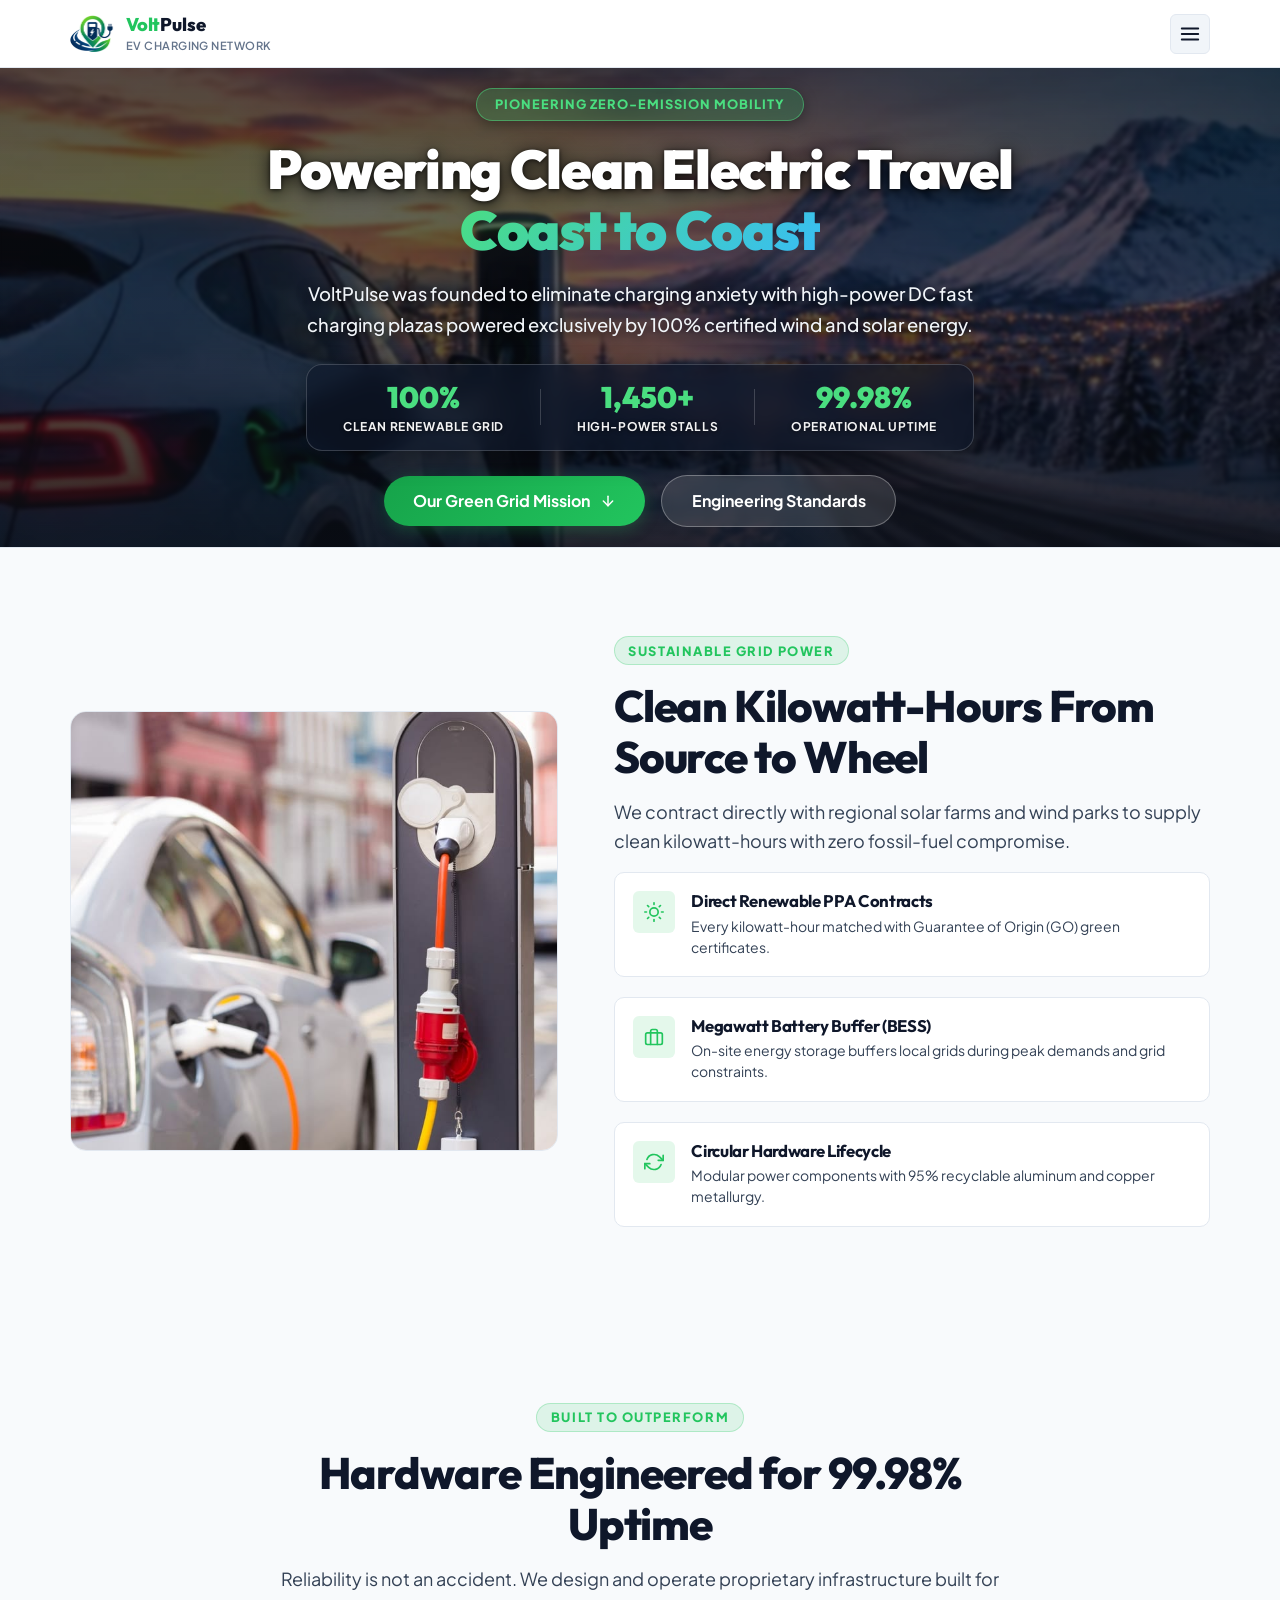
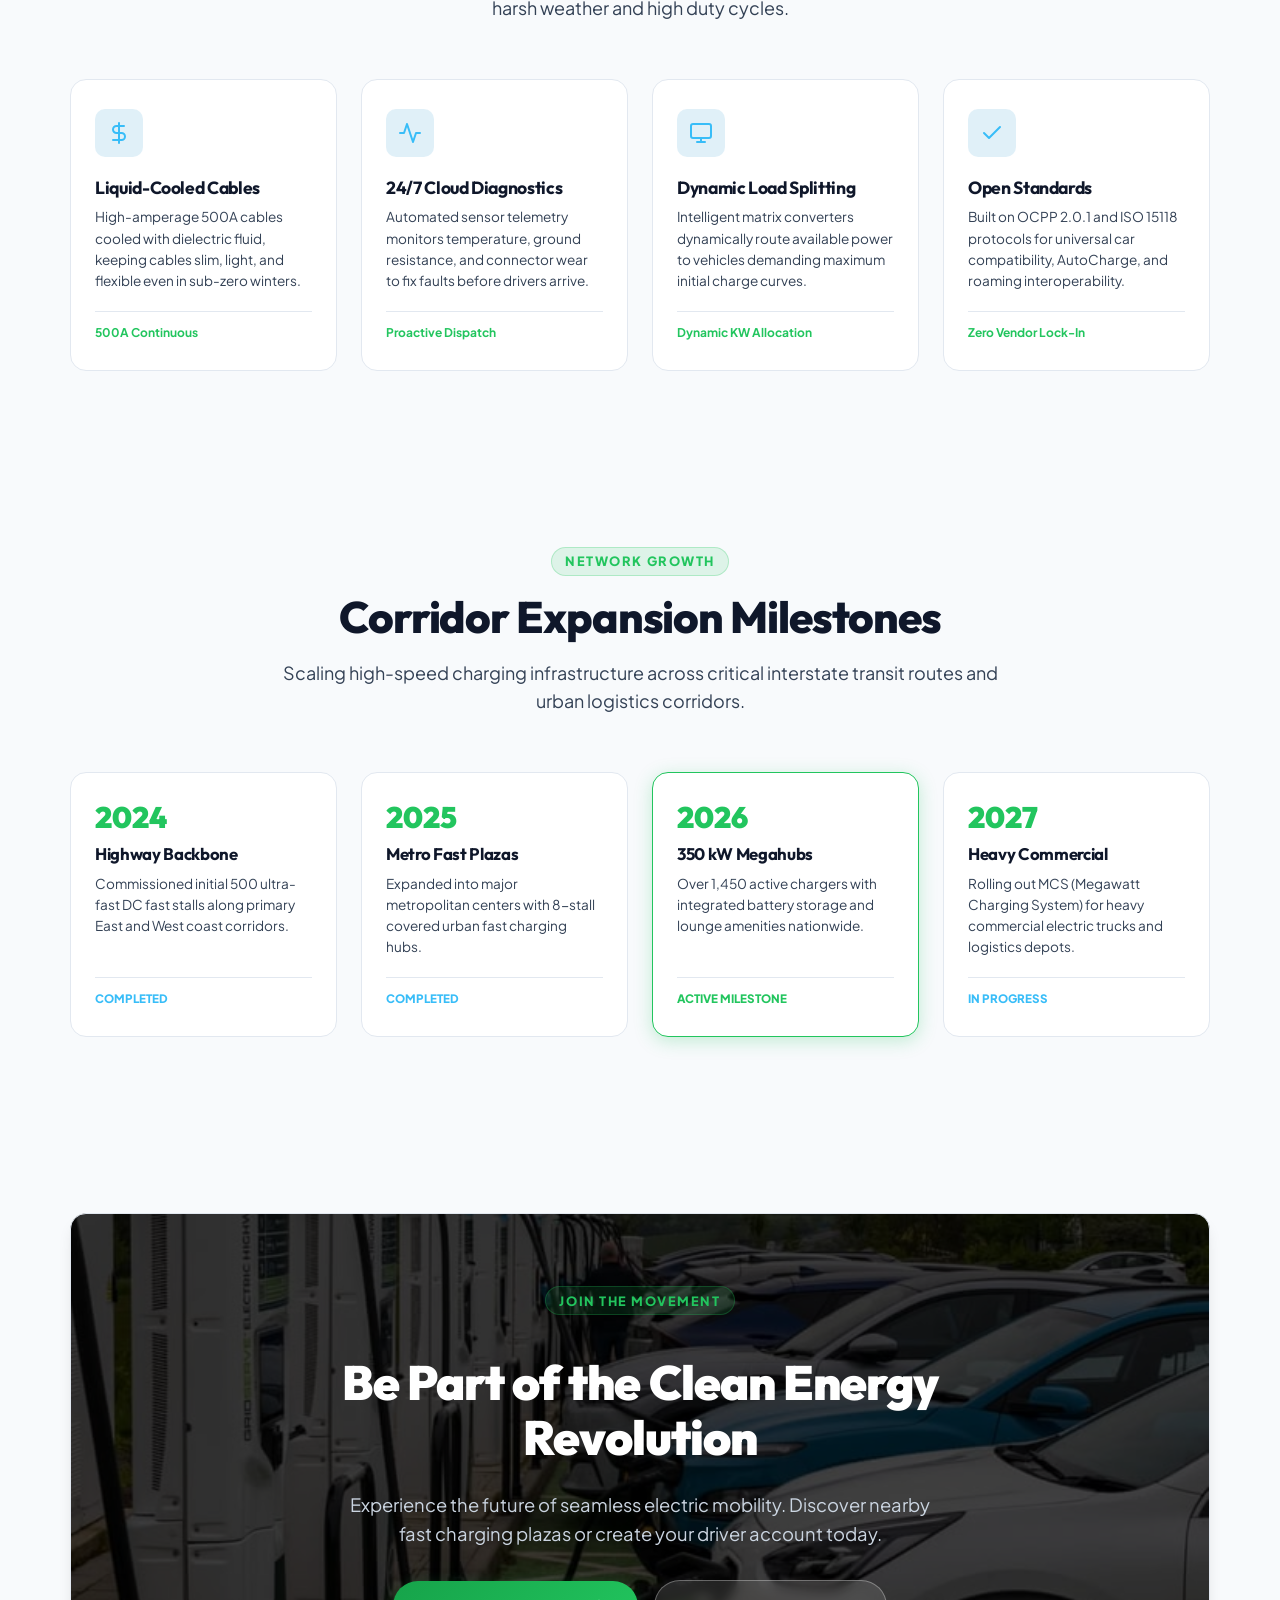
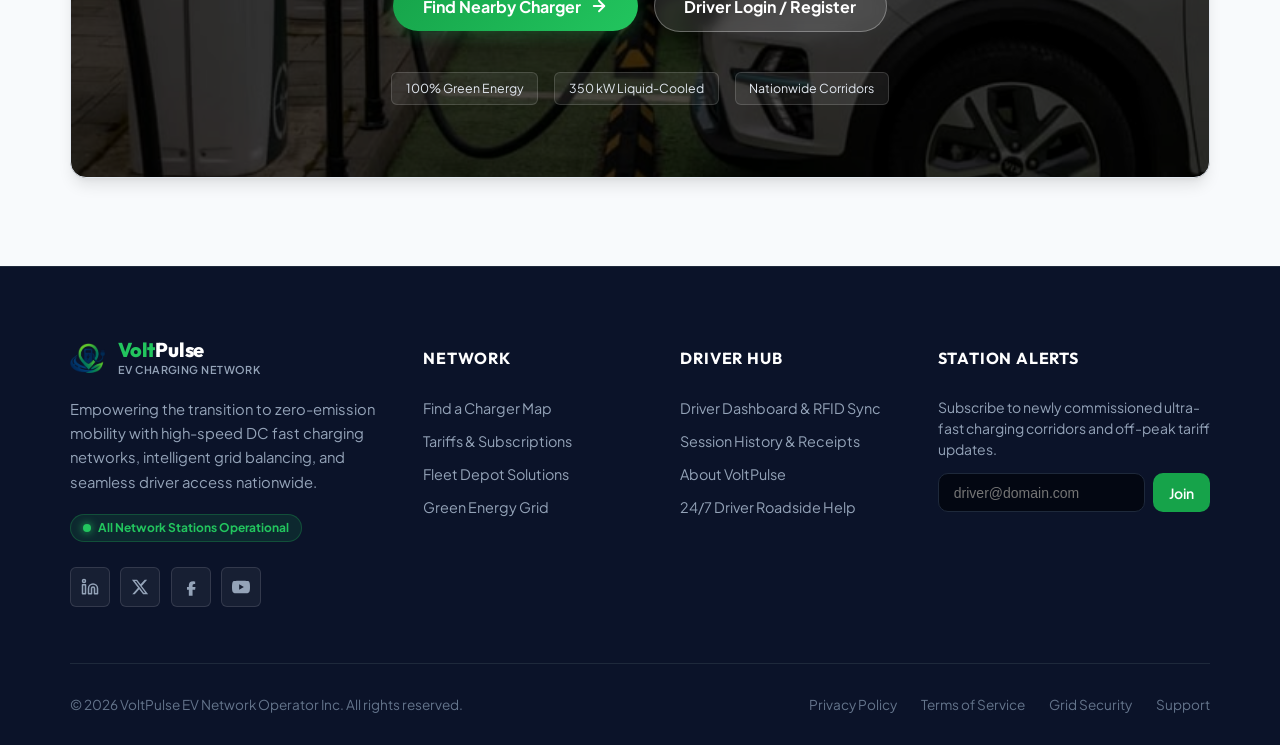
==== about.html @ f1b30164 "first commit" ====
<!DOCTYPE html>
<html lang="en" dir="ltr">

<head>
  <meta charset="UTF-8">
  <meta name="viewport" content="width=device-width, initial-scale=1.0">
  <title>About Us | VoltPulse Public EV Charging Network</title>
  <meta name="description"
    content="Learn how VoltPulse is accelerating the clean electric transition with 100% certified renewable energy, liquid-cooled 350 kW technology, and robust nationwide highway corridors.">
  <link rel="icon" type="image/png" href="assets/images/icons/favicon.png">
  <link rel="preconnect" href="https://fonts.googleapis.com">
  <link rel="preconnect" href="https://fonts.gstatic.com" crossorigin>
  <link
    href="https://fonts.googleapis.com/css2?family=Outfit:wght@400;500;600;700;800;900&family=Plus+Jakarta+Sans:wght@400;500;600;700;800&display=swap"
    rel="stylesheet">
  <link rel="stylesheet" href="assets/css/style.css">
  <link rel="stylesheet" href="assets/css/responsive.css">
</head>

<body>

  <!-- 1. Global Branded Loader -->
  <div id="global-loader" role="status" aria-label="Loading VoltPulse Network">
    <div class="loader-brand-wrapper">
      <div class="loader-ring"></div>
      <img src="assets/images/logo.png" alt="VoltPulse Brand Logo" class="loader-logo-img">
    </div>
    <div class="loader-text">
      <span>Volt</span>Pulse EV Network
    </div>
  </div>

  <!-- 2. Global Fixed Header -->
  <header class="site-header" id="site-header">
    <div class="header-container">
      <!-- Logo + Brand -->
      <a href="index.html" class="brand-link" aria-label="VoltPulse EV Network Home">
        <img src="assets/images/logo.png" alt="VoltPulse EV Network Logo" class="brand-logo-img">
        <div class="brand-meta">
          <span class="brand-name"><span>Volt</span>Pulse</span>
          <span class="brand-tagline">EV Charging Network</span>
        </div>
      </a>

      <!-- Desktop Navigation: Exactly 6 Nav Items in 1 Line -->
      <nav class="desktop-nav" aria-label="Main Navigation">
        <!-- 1. Home Dropdown (Click Only) -->
        <div class="nav-dropdown-wrapper">
          <button type="button" class="dropdown-toggle-btn" aria-expanded="false" aria-haspopup="true">
            <span>Home</span>
            <svg class="dropdown-icon" viewBox="0 0 20 20" fill="currentColor" aria-hidden="true">
              <path fill-rule="evenodd"
                d="M5.293 7.293a1 1 0 011.414 0L10 10.586l3.293-3.293a1 1 0 111.414 1.414l-4 4a1 1 0 01-1.414 0l-4-4a1 1 0 010-1.414z"
                clip-rule="evenodd" />
            </svg>
          </button>
          <ul class="dropdown-menu">
            <li><a href="index.html" class="dropdown-item-link">Home 1 (Highway & Metro)</a></li>
            <li><a href="home-2.html" class="dropdown-item-link">Home 2 (Fleet & Commercial)</a></li>
          </ul>
        </div>

        <!-- 2. Find Charger -->
        <a href="find-charger.html" class="nav-link">Find Charger</a>

        <!-- 3. Pricing -->
        <a href="pricing.html" class="nav-link">Pricing</a>

        <!-- 4. About (Active - Mandatory) -->
        <a href="about.html" class="nav-link active">About</a>

        <!-- 5. Contact -->
        <a href="contact.html" class="nav-link">Contact</a>

        <!-- 6. Dashboard (Next to Contact) -->
        <a href="dashboard.html" class="nav-link">Dashboard</a>
      </nav>

      <!-- Desktop Header Controls: RTL/LTR + Dark Mode + Login Button -->
      <div class="header-actions">
        <!-- RTL Toggle -->
        <button type="button" class="icon-control-btn rtl-toggle-btn" aria-label="Switch text direction">
          <span class="rtl-text-indicator">RTL</span>
        </button>

        <!-- Dark Mode Toggle -->
        <button type="button" class="icon-control-btn theme-toggle-btn" aria-label="Toggle color theme">
          <svg class="theme-moon-icon" viewBox="0 0 24 24" fill="none" stroke="currentColor" stroke-width="2"
            stroke-linecap="round" stroke-linejoin="round" aria-hidden="true">
            <path d="M21 12.79A9 9 0 1 1 11.21 3 7 7 0 0 0 21 12.79z"></path>
          </svg>
          <svg class="theme-sun-icon" viewBox="0 0 24 24" fill="none" stroke="currentColor" stroke-width="2"
            stroke-linecap="round" stroke-linejoin="round" aria-hidden="true" style="display: none;">
            <circle cx="12" cy="12" r="5"></circle>
            <line x1="12" y1="1" x2="12" y2="3"></line>
            <line x1="12" y1="21" x2="12" y2="23"></line>
            <line x1="4.22" y1="4.22" x2="5.64" y2="5.64"></line>
            <line x1="18.36" y1="18.36" x2="19.78" y2="19.78"></line>
            <line x1="1" y1="12" x2="3" y2="12"></line>
            <line x1="21" y1="12" x2="23" y2="12"></line>
            <line x1="4.22" y1="19.78" x2="5.64" y2="18.36"></line>
            <line x1="18.36" y1="5.64" x2="19.78" y2="4.22"></line>
          </svg>
        </button>

        <!-- Login Button -->
        <a href="login.html" class="header-login-btn">
          <svg viewBox="0 0 24 24" fill="none" stroke="currentColor" stroke-width="2.2" stroke-linecap="round"
            stroke-linejoin="round" aria-hidden="true">
            <path d="M15 3h4a2 2 0 0 1 2 2v14a2 2 0 0 1-2 2h-4"></path>
            <polyline points="10 17 15 12 10 7"></polyline>
            <line x1="15" y1="12" x2="3" y2="12"></line>
          </svg>
          <span>Driver Login</span>
        </a>

        <!-- Header Primary CTA Button -->
        <a href="find-charger.html" class="header-cta-btn">
          <svg viewBox="0 0 24 24" fill="none" stroke="currentColor" stroke-width="2.2" stroke-linecap="round"
            stroke-linejoin="round" aria-hidden="true">
            <polygon points="13 2 3 14 12 14 11 22 21 10 12 10 13 2"></polygon>
          </svg>
          <span>Find Charger</span>
        </a>

        <!-- Mobile Menu Toggle Button -->
        <button type="button" class="mobile-menu-btn" id="mobile-menu-open-btn" aria-label="Open mobile navigation menu"
          aria-expanded="false">
          <svg viewBox="0 0 24 24" fill="none" stroke="currentColor" stroke-width="2" stroke-linecap="round"
            stroke-linejoin="round" aria-hidden="true">
            <line x1="3" y1="12" x2="21" y2="12"></line>
            <line x1="3" y1="6" x2="21" y2="6"></line>
            <line x1="3" y1="18" x2="21" y2="18"></line>
          </svg>
        </button>
      </div>
    </div>
  </header>

  <!-- 3. Mobile Navigation Drawer & Backdrop -->
  <div class="mobile-drawer-overlay" id="mobile-drawer-overlay"></div>
  <aside class="mobile-drawer" id="mobile-drawer" aria-label="Mobile Navigation">
    <div class="drawer-header">
      <div class="brand-link">
        <img src="assets/images/logo.png" alt="VoltPulse EV Network Logo" class="brand-logo-img">
        <div class="brand-meta">
          <span class="brand-name"><span>Volt</span>Pulse</span>
          <span class="brand-tagline">EV Charging Network</span>
        </div>
      </div>
      <button type="button" class="drawer-close-btn" id="mobile-menu-close-btn"
        aria-label="Close mobile navigation menu">
        <svg viewBox="0 0 24 24" fill="none" stroke="currentColor" stroke-width="2" stroke-linecap="round"
          stroke-linejoin="round" style="width: 20px; height: 20px;" aria-hidden="true">
          <line x1="18" y1="6" x2="6" y2="18"></line>
          <line x1="6" y1="6" x2="18" y2="18"></line>
        </svg>
      </button>
    </div>

    <div class="drawer-body">
      <ul class="mobile-nav-list">
        <!-- Home Accordion -->
        <li class="mobile-accordion-wrapper">
          <button type="button" class="mobile-accordion-toggle" aria-expanded="false">
            <span>Home Variations</span>
            <svg class="dropdown-icon accordion-icon" viewBox="0 0 20 20" fill="currentColor"
              style="width: 16px; height: 16px;" aria-hidden="true">
              <path fill-rule="evenodd"
                d="M5.293 7.293a1 1 0 011.414 0L10 10.586l3.293-3.293a1 1 0 111.414 1.414l-4 4a1 1 0 01-1.414 0l-4-4a1 1 0 010-1.414z"
                clip-rule="evenodd" />
            </svg>
          </button>
          <ul class="mobile-accordion-content">
            <li><a href="index.html" class="mobile-sub-link">Home 1 (Highway & Metro)</a></li>
            <li><a href="home-2.html" class="mobile-sub-link">Home 2 (Fleet & Commercial)</a></li>
          </ul>
        </li>

        <li><a href="find-charger.html" class="mobile-nav-link">Find Charger</a></li>
        <li><a href="pricing.html" class="mobile-nav-link">Pricing</a></li>
        <li><a href="about.html" class="mobile-nav-link active">About</a></li>
        <li><a href="contact.html" class="mobile-nav-link">Contact</a></li>
        <li><a href="dashboard.html" class="mobile-nav-link">Dashboard</a></li>
      </ul>

      <div class="drawer-actions">
        <div class="mobile-controls-row">
          <!-- RTL Control -->
          <button type="button" class="mobile-control-item rtl-toggle-btn" aria-label="Toggle text direction">
            <span class="rtl-text-indicator">RTL</span>
            <span>Direction</span>
          </button>

          <!-- Theme Control -->
          <button type="button" class="mobile-control-item theme-toggle-btn" aria-label="Toggle dark mode">
            <svg class="theme-moon-icon" viewBox="0 0 24 24" fill="none" stroke="currentColor" stroke-width="2"
              stroke-linecap="round" stroke-linejoin="round" style="width: 16px; height: 16px;" aria-hidden="true">
              <path d="M21 12.79A9 9 0 1 1 11.21 3 7 7 0 0 0 21 12.79z"></path>
            </svg>
            <svg class="theme-sun-icon" viewBox="0 0 24 24" fill="none" stroke="currentColor" stroke-width="2"
              stroke-linecap="round" stroke-linejoin="round" style="width: 16px; height: 16px; display: none;"
              aria-hidden="true">
              <circle cx="12" cy="12" r="5"></circle>
              <line x1="12" y1="1" x2="12" y2="3"></line>
              <line x1="12" y1="21" x2="12" y2="23"></line>
            </svg>
            <span>Theme</span>
          </button>
        </div>

        <a href="login.html" class="drawer-login-btn">
          <svg viewBox="0 0 24 24" fill="none" stroke="currentColor" stroke-width="2.2" stroke-linecap="round"
            stroke-linejoin="round" style="width: 18px; height: 18px;" aria-hidden="true">
            <path d="M15 3h4a2 2 0 0 1 2 2v14a2 2 0 0 1-2 2h-4"></path>
            <polyline points="10 17 15 12 10 7"></polyline>
            <line x1="15" y1="12" x2="3" y2="12"></line>
          </svg>
          <span>Driver Login / Register</span>
        </a>
      </div>
    </div>
  </aside>

  <!-- MAIN CONTENT: EXACTLY 5 CONTENT SECTIONS FOR INNER PAGE 03 -->
  <main id="main-content">

    <!-- =========================================================
         SECTION 1: MISSION HERO
         ========================================================= -->
    <section class="page-inner-hero" id="mission-hero">
      <img src="assets/images/about/p39.jpg" alt="VoltPulse 100% Renewable EV Infrastructure"
        class="page-inner-backdrop">
      <div class="page-inner-overlay" aria-hidden="true"></div>
      <div class="site-container">
        <div class="hero-inner-content">
          <div class="section-eyebrow">Pioneering Zero-Emission Mobility</div>
          <h1 class="page-inner-title">
            Powering Clean Electric Travel <span class="gradient-text">Coast to Coast</span>
          </h1>
          <p class="page-inner-desc">
            VoltPulse was founded to eliminate charging anxiety with high-power DC fast charging plazas powered
            exclusively by 100% certified wind and solar energy.
          </p>

          <!-- Centered Mission Stats Strip -->
          <div class="about-hero-stats-row">
            <div class="about-hero-stat-item">
              <span class="hero-stat-number">100%</span>
              <span class="hero-stat-label">Clean Renewable Grid</span>
            </div>
            <div class="about-hero-stat-divider" aria-hidden="true"></div>
            <div class="about-hero-stat-item">
              <span class="hero-stat-number">1,450+</span>
              <span class="hero-stat-label">High-Power Stalls</span>
            </div>
            <div class="about-hero-stat-divider" aria-hidden="true"></div>
            <div class="about-hero-stat-item">
              <span class="hero-stat-number">99.98%</span>
              <span class="hero-stat-label">Operational Uptime</span>
            </div>
          </div>

          <div class="hero-cta-group">
            <a href="#green-grid" class="cta-primary-btn">
              <span>Our Green Grid Mission</span>
              <svg viewBox="0 0 24 24" fill="none" stroke="currentColor" stroke-width="2.2" stroke-linecap="round"
                stroke-linejoin="round" style="width: 16px; height: 16px;" aria-hidden="true">
                <line x1="12" y1="5" x2="12" y2="19"></line>
                <polyline points="19 12 12 19 5 12"></polyline>
              </svg>
            </a>
            <a href="#engineering" class="cta-secondary-btn">
              <span>Engineering Standards</span>
            </a>
          </div>
        </div>
      </div>
    </section>

    <!-- =========================================================
         SECTION 2: 100% GREEN ENERGY GRID & SUSTAINABLE ARCHITECTURE
         ========================================================= -->
    <section class="network-section" id="green-grid">
      <div class="site-container">
        <div class="green-grid-layout">
          <!-- Visual Column -->
          <div class="green-grid-visual">
            <img src="assets/images/about/p34.jpg"
              alt="Wind turbines generating clean green electricity for EV charging" class="green-grid-img">
          </div>

          <!-- Content Column -->
          <div>
            <div class="section-eyebrow">Sustainable Grid Power</div>
            <h2 class="section-title">Clean Kilowatt-Hours From Source to Wheel</h2>
            <p class="section-subtitle">
              We contract directly with regional solar farms and wind parks to supply clean kilowatt-hours with zero
              fossil-fuel compromise.
            </p>

            <div class="green-pillars-list">
              <!-- Pillar 1 -->
              <div class="green-pillar-item">
                <div class="green-pillar-icon">
                  <svg viewBox="0 0 24 24" fill="none" stroke="currentColor" stroke-width="2" stroke-linecap="round"
                    stroke-linejoin="round" aria-hidden="true">
                    <circle cx="12" cy="12" r="5"></circle>
                    <line x1="12" y1="1" x2="12" y2="3"></line>
                    <line x1="12" y1="21" x2="12" y2="23"></line>
                    <line x1="4.22" y1="4.22" x2="5.64" y2="5.64"></line>
                    <line x1="18.36" y1="18.36" x2="19.78" y2="19.78"></line>
                    <line x1="1" y1="12" x2="3" y2="12"></line>
                    <line x1="21" y1="12" x2="23" y2="12"></line>
                    <line x1="4.22" y1="19.78" x2="5.64" y2="18.36"></line>
                    <line x1="18.36" y1="5.64" x2="19.78" y2="4.22"></line>
                  </svg>
                </div>
                <div>
                  <h3 class="perk-title">Direct Renewable PPA Contracts</h3>
                  <p class="perk-desc">Every kilowatt-hour matched with Guarantee of Origin (GO) green certificates.</p>
                </div>
              </div>

              <!-- Pillar 2 -->
              <div class="green-pillar-item">
                <div class="green-pillar-icon">
                  <svg viewBox="0 0 24 24" fill="none" stroke="currentColor" stroke-width="2" stroke-linecap="round"
                    stroke-linejoin="round" aria-hidden="true">
                    <rect x="2" y="7" width="20" height="14" rx="2" ry="2"></rect>
                    <path d="M16 21V5a2 2 0 0 0-2-2h-4a2 2 0 0 0-2 2v16"></path>
                  </svg>
                </div>
                <div>
                  <h3 class="perk-title">Megawatt Battery Buffer (BESS)</h3>
                  <p class="perk-desc">On-site energy storage buffers local grids during peak demands and grid
                    constraints.</p>
                </div>
              </div>

              <!-- Pillar 3 -->
              <div class="green-pillar-item">
                <div class="green-pillar-icon">
                  <svg viewBox="0 0 24 24" fill="none" stroke="currentColor" stroke-width="2" stroke-linecap="round"
                    stroke-linejoin="round" aria-hidden="true">
                    <polyline points="23 4 23 10 17 10"></polyline>
                    <polyline points="1 20 1 14 7 14"></polyline>
                    <path d="M3.51 9a9 9 0 0 1 14.85-3.36L23 10M1 14l4.64 4.36A9 9 0 0 0 20.49 15"></path>
                  </svg>
                </div>
                <div>
                  <h3 class="perk-title">Circular Hardware Lifecycle</h3>
                  <p class="perk-desc">Modular power components with 95% recyclable aluminum and copper metallurgy.</p>
                </div>
              </div>
            </div>
          </div>
        </div>
      </div>
    </section>

    <!-- =========================================================
         SECTION 3: ENGINEERING STANDARDS & RELIABILITY
         ========================================================= -->
    <section class="network-section" id="engineering">
      <div class="site-container">
        <div class="section-head">
          <div class="section-eyebrow">Built To Outperform</div>
          <h2 class="section-title">Hardware Engineered for 99.98% Uptime</h2>
          <p class="section-subtitle">
            Reliability is not an accident. We design and operate proprietary infrastructure built for harsh weather and
            high duty cycles.
          </p>
        </div>

        <div class="engineering-quad-grid">
          <!-- Card 1 -->
          <div class="engineering-card">
            <div>
              <div class="eng-icon-box">
                <svg viewBox="0 0 24 24" fill="none" stroke="currentColor" stroke-width="2" stroke-linecap="round"
                  stroke-linejoin="round" aria-hidden="true">
                  <path d="M12 2v20M17 5H9.5a3.5 3.5 0 0 0 0 7h5a3.5 3.5 0 0 1 0 7H6"></path>
                </svg>
              </div>
              <h3 class="eng-card-title">Liquid-Cooled Cables</h3>
              <p class="eng-card-desc">
                High-amperage 500A cables cooled with dielectric fluid, keeping cables slim, light, and flexible even in
                sub-zero winters.
              </p>
            </div>
            <div class="eng-spec-pill">500A Continuous</div>
          </div>

          <!-- Card 2 -->
          <div class="engineering-card">
            <div>
              <div class="eng-icon-box">
                <svg viewBox="0 0 24 24" fill="none" stroke="currentColor" stroke-width="2" stroke-linecap="round"
                  stroke-linejoin="round" aria-hidden="true">
                  <path d="M22 12h-4l-3 9L9 3l-3 9H2"></path>
                </svg>
              </div>
              <h3 class="eng-card-title">24/7 Cloud Diagnostics</h3>
              <p class="eng-card-desc">
                Automated sensor telemetry monitors temperature, ground resistance, and connector wear to fix faults
                before drivers arrive.
              </p>
            </div>
            <div class="eng-spec-pill">Proactive Dispatch</div>
          </div>

          <!-- Card 3 -->
          <div class="engineering-card">
            <div>
              <div class="eng-icon-box">
                <svg viewBox="0 0 24 24" fill="none" stroke="currentColor" stroke-width="2" stroke-linecap="round"
                  stroke-linejoin="round" aria-hidden="true">
                  <rect x="2" y="3" width="20" height="14" rx="2" ry="2"></rect>
                  <line x1="8" y1="21" x2="16" y2="21"></line>
                  <line x1="12" y1="17" x2="12" y2="21"></line>
                </svg>
              </div>
              <h3 class="eng-card-title">Dynamic Load Splitting</h3>
              <p class="eng-card-desc">
                Intelligent matrix converters dynamically route available power to vehicles demanding maximum initial
                charge curves.
              </p>
            </div>
            <div class="eng-spec-pill">Dynamic KW Allocation</div>
          </div>

          <!-- Card 4 -->
          <div class="engineering-card">
            <div>
              <div class="eng-icon-box">
                <svg viewBox="0 0 24 24" fill="none" stroke="currentColor" stroke-width="2" stroke-linecap="round"
                  stroke-linejoin="round" aria-hidden="true">
                  <polyline points="20 6 9 17 4 12"></polyline>
                </svg>
              </div>
              <h3 class="eng-card-title">Open Standards </h3>
              <p class="eng-card-desc">
                Built on OCPP 2.0.1 and ISO 15118 protocols for universal car compatibility, AutoCharge, and roaming
                interoperability.
              </p>
            </div>
            <div class="eng-spec-pill">Zero Vendor Lock-In</div>
          </div>
        </div>
      </div>
    </section>

    <!-- =========================================================
         SECTION 4: INFRASTRUCTURE ROADMAP & CORRIDOR EXPANSION
         ========================================================= -->
    <section class="network-section" id="roadmap">
      <div class="site-container">
        <div class="section-head">
          <div class="section-eyebrow">Network Growth</div>
          <h2 class="section-title">Corridor Expansion Milestones</h2>
          <p class="section-subtitle">
            Scaling high-speed charging infrastructure across critical interstate transit routes and urban logistics
            corridors.
          </p>
        </div>

        <div class="roadmap-timeline-grid">
          <!-- 2024 -->
          <div class="roadmap-card">
            <div>
              <div class="roadmap-year">2024</div>
              <h3 class="roadmap-title">Highway Backbone</h3>
              <p class="roadmap-desc">Commissioned initial 500 ultra-fast DC fast stalls along primary East and West
                coast corridors.</p>
            </div>
            <div class="roadmap-badge">Completed</div>
          </div>

          <!-- 2025 -->
          <div class="roadmap-card">
            <div>
              <div class="roadmap-year">2025</div>
              <h3 class="roadmap-title">Metro Fast Plazas</h3>
              <p class="roadmap-desc">Expanded into major metropolitan centers with 8-stall covered urban fast charging
                hubs.</p>
            </div>
            <div class="roadmap-badge">Completed</div>
          </div>

          <!-- 2026 (Current) -->
          <div class="roadmap-card current">
            <div>
              <div class="roadmap-year">2026</div>
              <h3 class="roadmap-title">350 kW Megahubs</h3>
              <p class="roadmap-desc">Over 1,450 active chargers with integrated battery storage and lounge amenities
                nationwide.</p>
            </div>
            <div class="roadmap-badge active">Active Milestone</div>
          </div>

          <!-- 2027 -->
          <div class="roadmap-card">
            <div>
              <div class="roadmap-year">2027</div>
              <h3 class="roadmap-title">Heavy Commercial </h3>
              <p class="roadmap-desc">Rolling out MCS (Megawatt Charging System) for heavy commercial electric trucks
                and logistics depots.</p>
            </div>
            <div class="roadmap-badge">In Progress</div>
          </div>
        </div>
      </div>
    </section>

    <!-- =========================================================
         SECTION 5: ABOUT NETWORK CTA
         (Mandatory Final Section)
         ========================================================= -->
    <section class="network-section" id="about-cta">
      <div class="site-container">
        <div class="cta-banner-wrapper">
          <img src="assets/images/about/p35.jpg" alt="Electric vehicle driving smoothly along an open road"
            class="cta-backdrop-img">
          <div class="cta-content-box">
            <div class="section-eyebrow">Join The Movement</div>
            <h2 class="cta-title">Be Part of the Clean Energy Revolution</h2>
            <p class="cta-desc">
              Experience the future of seamless electric mobility. Discover nearby fast charging plazas or create your
              driver account today.
            </p>
            <div class="cta-btn-group">
              <a href="find-charger.html" class="cta-primary-btn">
                <span>Find Nearby Charger</span>
                <svg viewBox="0 0 24 24" fill="none" stroke="currentColor" stroke-width="2.5" stroke-linecap="round"
                  stroke-linejoin="round" style="width: 18px; height: 18px;" aria-hidden="true">
                  <line x1="5" y1="12" x2="19" y2="12"></line>
                  <polyline points="12 5 19 12 12 19"></polyline>
                </svg>
              </a>
              <a href="login.html" class="cta-secondary-btn">
                <span>Driver Login / Register</span>
              </a>
            </div>
            <div class="cta-store-badges">
              <span class="store-badge-pill">100% Green Energy</span>
              <span class="store-badge-pill">350 kW Liquid-Cooled</span>
              <span class="store-badge-pill">Nationwide Corridors</span>
            </div>
          </div>
        </div>
      </div>
    </section>

  </main>

  <!-- 4. Shared Footer Architecture -->
  <footer class="site-footer">
    <div class="footer-container">
      <div class="footer-main-grid">
        <!-- Col 1: Brand Info & Status -->
        <div class="footer-brand-col">
          <a href="index.html" class="footer-brand-link">
            <img src="assets/images/logo.png" alt="VoltPulse EV Network Logo" class="footer-logo-img">
            <div class="footer-brand-meta">
              <span class="footer-brand-name"><span>Volt</span>Pulse</span>
              <span class="footer-brand-tagline">EV Charging Network</span>
            </div>
          </a>
          <p class="footer-desc">
            Empowering the transition to zero-emission mobility with high-speed DC fast charging networks, intelligent
            grid balancing, and seamless driver access nationwide.
          </p>
          <div class="footer-status-pill">
            <span class="status-dot"></span>
            All Network Stations Operational
          </div>
          <!-- Social Media Channels -->
          <div class="footer-social-links" aria-label="Official Social Channels">
            <a href="https://linkedin.com" target="_blank" rel="noopener noreferrer" class="footer-social-btn"
              aria-label="LinkedIn">
              <svg viewBox="0 0 24 24" width="18" height="18" fill="none" stroke="currentColor" stroke-width="2"
                stroke-linecap="round" stroke-linejoin="round" aria-hidden="true">
                <path d="M16 8a6 6 0 0 1 6 6v7h-4v-7a2 2 0 0 0-2-2 2 2 0 0 0-2 2v7h-4v-7a6 6 0 0 1 6-6z"></path>
                <rect x="2" y="9" width="4" height="12"></rect>
                <circle cx="4" cy="4" r="2"></circle>
              </svg>
            </a>
            <a href="https://twitter.com" target="_blank" rel="noopener noreferrer" class="footer-social-btn"
              aria-label="X (formerly Twitter)">
              <svg viewBox="0 0 24 24" width="18" height="18" fill="currentColor" aria-hidden="true">
                <path
                  d="M18.244 2.25h3.308l-7.227 8.26 8.502 11.24H16.17l-5.214-6.817L4.99 21.75H1.68l7.73-8.835L1.254 2.25H8.08l4.713 6.231zm-1.161 17.52h1.833L7.084 4.126H5.117z" />
              </svg>
            </a>
            <a href="https://facebook.com" target="_blank" rel="noopener noreferrer" class="footer-social-btn"
              aria-label="Facebook">
              <svg viewBox="0 0 24 24" width="18" height="18" fill="currentColor" aria-hidden="true">
                <path
                  d="M9.101 23.691v-7.98H6.627v-3.667h2.474v-1.58c0-4.085 1.848-5.978 5.858-5.978.401 0 .955.042 1.468.103a8.68 8.68 0 0 1 1.141.195v3.325a8.623 8.623 0 0 0-.653-.036 26.805 26.805 0 0 0-.733-.009c-.82 0-1.666.28-1.897.905-.14.378-.209.897-.209 1.554v1.526h3.909l-.517 3.667h-3.392v7.98h-4.896z" />
              </svg>
            </a>
            <a href="https://youtube.com" target="_blank" rel="noopener noreferrer" class="footer-social-btn"
              aria-label="YouTube">
              <svg viewBox="0 0 24 24" width="18" height="18" fill="currentColor" aria-hidden="true">
                <path
                  d="M23.498 6.186a3.016 3.016 0 0 0-2.122-2.136C19.505 3.545 12 3.545 12 3.545s-7.505 0-9.377.505A3.017 3.017 0 0 0 .502 6.186C0 8.07 0 12 0 12s0 3.93.502 5.814a3.016 3.016 0 0 0 2.122 2.136c1.871.505 9.376.505 9.376.505s7.505 0 9.377-.505a3.015 3.015 0 0 0 2.122-2.136C24 15.93 24 12 24 12s0-3.93-.502-5.814zM9.545 15.568V8.432L15.818 12l-6.273 3.568z" />
              </svg>
            </a>
          </div>
        </div>

        <!-- Col 2: Network Navigation -->
        <div>
          <h2 class="footer-col-title">Network</h2>
          <ul class="footer-links-list">
            <li><a href="find-charger.html" class="footer-link">Find a Charger Map</a></li>
            <li><a href="pricing.html" class="footer-link">Tariffs & Subscriptions</a></li>
            <li><a href="home-2.html" class="footer-link">Fleet Depot Solutions</a></li>
            <li><a href="about.html" class="footer-link">Green Energy Grid</a></li>
          </ul>
        </div>

        <!-- Col 3: Drivers & Support -->
        <div>
          <h2 class="footer-col-title">Driver Hub</h2>
          <ul class="footer-links-list">
            <li><a href="dashboard.html" class="footer-link">Driver Dashboard & RFID Sync</a></li>
            <li><a href="dashboard.html" class="footer-link">Session History & Receipts</a></li>
            <li><a href="about.html" class="footer-link">About VoltPulse</a></li>
            <li><a href="contact.html" class="footer-link">24/7 Driver Roadside Help</a></li>
          </ul>
        </div>

        <!-- Col 4: Dispatch Updates -->
        <div>
          <h2 class="footer-col-title">Station Alerts</h2>
          <div class="footer-newsletter-box">
            <p class="footer-newsletter-text">
              Subscribe to newly commissioned ultra-fast charging corridors and off-peak tariff updates.
            </p>
            <form class="footer-form" id="station-alert-form">
              <input type="email" placeholder="driver@domain.com" required class="footer-input"
                aria-label="Email address for station updates">
              <button type="submit" class="footer-submit-btn">Join</button>
            </form>
          </div>
        </div>
      </div>

      <!-- Bottom Bar -->
      <div class="footer-bottom-bar">
        <div>
          &copy; 2026 VoltPulse EV Network Operator Inc. All rights reserved.
        </div>
        <ul class="footer-legal-links">
          <li><a href="about.html">Privacy Policy</a></li>
          <li><a href="about.html">Terms of Service</a></li>
          <li><a href="about.html">Grid Security</a></li>
          <li><a href="contact.html">Support</a></li>
        </ul>
      </div>
    </div>
  </footer>

  <!-- 5. Scroll-To-Top Button -->
  <button type="button" id="scroll-to-top" aria-label="Scroll back to top">
    <svg viewBox="0 0 24 24" fill="none" stroke="currentColor" stroke-width="2.5" stroke-linecap="round"
      stroke-linejoin="round" aria-hidden="true">
      <polyline points="18 15 12 9 6 15"></polyline>
    </svg>
  </button>

  <script src="assets/js/main.js"></script>
</body>

</html>
---- assets/css/style.css ----
/* ==========================================================================
   VoltPulse EV Network - Global Core Design System
   Modern, High-Contrast Sustainable EV Architecture
   ========================================================================== */

/* 1. Base Variables & Tokens */
:root {
  --font-display: 'Outfit', -apple-system, BlinkMacSystemFont, 'Segoe UI', Roboto, sans-serif;
  --font-body: 'Plus Jakarta Sans', -apple-system, BlinkMacSystemFont, 'Segoe UI', Roboto, sans-serif;

  /* Brand Palette - Electric Eco Mobility */
  --primary: #16a34a;
  --primary-light: #22c55e;
  --primary-dark: #15803d;
  --primary-glow: rgba(34, 197, 94, 0.25);

  --secondary: #0284c7;
  --secondary-light: #38bdf8;
  --secondary-dark: #0369a1;
  --secondary-glow: rgba(2, 132, 199, 0.25);

  --accent-cyan: #06b6d4;
  --accent-amber: #f59e0b;

  /* Light Theme Surfaces & Text */
  --bg-main: #f8fafc;
  --bg-surface: #ffffff;
  --bg-surface-elevated: #f1f5f9;
  --border-color: #e2e8f0;
  --border-hover: #cbd5e1;

  --text-main: #0f172a;
  --text-muted: #334155;
  --text-subtle: #64748b;
  --text-inverse: #ffffff;

  --header-bg: rgba(255, 255, 255, 0.94);
  --footer-bg: #0b1329;
  --footer-text: #e2e8f0;
  --footer-border: #1e293b;

  --radius-sm: 6px;
  --radius-md: 10px;
  --radius-lg: 16px;
  --radius-full: 9999px;

  --shadow-sm: 0 1px 2px 0 rgba(0, 0, 0, 0.05);
  --shadow-md: 0 4px 6px -1px rgba(0, 0, 0, 0.08), 0 2px 4px -2px rgba(0, 0, 0, 0.06);
  --shadow-lg: 0 10px 15px -3px rgba(0, 0, 0, 0.1), 0 4px 6px -4px rgba(0, 0, 0, 0.08);

  --header-height: 68px;
  --container-max-width: 1180px;
  --container-padding: 1.25rem;
  --transition-fast: 150ms ease;
  --transition-normal: 250ms ease;
  --transition-smooth: 350ms cubic-bezier(0.16, 1, 0.3, 1);
}

/* Strict Dark Mode: Background MUST BE #000000 */
html.dark {
  --bg-main: #000000;
  --bg-surface: #000000;
  --bg-surface-elevated: #0a0a0a;
  --border-color: #27272a;
  --border-hover: #3f3f46;

  --text-main: #f8fafc;
  --text-muted: #cbd5e1;
  --text-subtle: #94a3b8;
  --text-inverse: #000000;

  --header-bg: rgba(0, 0, 0, 0.94);
  --footer-bg: #000000;
  --footer-text: #cbd5e1;
  --footer-border: #27272a;

  --primary-glow: rgba(34, 197, 94, 0.35);
  --secondary-glow: rgba(56, 189, 248, 0.35);
  --shadow-sm: 0 1px 3px 0 rgba(0, 0, 0, 0.8);
  --shadow-md: 0 4px 12px 0 rgba(0, 0, 0, 0.9);
  --shadow-lg: 0 10px 24px -2px rgba(0, 0, 0, 0.95);
}

/* 2. Reset & Core Typography */
*, *::before, *::after {
  box-sizing: border-box;
  margin: 0;
  padding: 0;
}

html {
  font-family: var(--font-body);
  color: var(--text-main);
  background-color: var(--bg-main);
  scroll-behavior: smooth;
  text-rendering: optimizeLegibility;
  -webkit-font-smoothing: antialiased;
}

body {
  background-color: var(--bg-main);
  color: var(--text-main);
  min-height: 100vh;
  display: flex;
  flex-direction: column;
  overflow-x: hidden;
  padding-top: var(--header-height);
}

h1, h2, h3, h4, h5, h6 {
  font-family: var(--font-display);
  font-weight: 700;
  color: var(--text-main);
  line-height: 1.2;
  letter-spacing: -0.02em;
}

a {
  color: inherit;
  text-decoration: none;
  transition: color var(--transition-fast);
}

button {
  font-family: inherit;
  cursor: pointer;
  border: none;
  background: transparent;
}

img {
  max-width: 100%;
  height: auto;
  display: block;
}

/* Accessible Focus States */
:focus-visible {
  outline: 2px solid var(--primary-light);
  outline-offset: 3px;
  border-radius: var(--radius-sm);
}

/* 3. Global Branded Loader */
#global-loader {
  position: fixed;
  inset: 0;
  z-index: 99999;
  background-color: #000000;
  display: flex;
  flex-direction: column;
  align-items: center;
  justify-content: center;
  gap: 1.25rem;
  transition: opacity 0.4s ease, visibility 0.4s ease;
}

#global-loader.loaded {
  opacity: 0;
  visibility: hidden;
  pointer-events: none;
}

.loader-brand-wrapper {
  position: relative;
  width: 90px;
  height: 90px;
  display: flex;
  align-items: center;
  justify-content: center;
}

.loader-ring {
  position: absolute;
  inset: 0;
  border-radius: 50%;
  border: 3px solid transparent;
  border-top-color: var(--primary-light);
  border-right-color: var(--secondary-light);
  animation: loaderSpin 1.1s linear infinite;
}

.loader-logo-img {
  width: 60px;
  height: 60px;
  object-fit: contain;
  animation: loaderPulse 1.6s ease-in-out infinite;
}

.loader-text {
  font-family: var(--font-display);
  font-size: 0.95rem;
  font-weight: 600;
  letter-spacing: 0.15em;
  text-transform: uppercase;
  color: #f8fafc;
  display: flex;
  align-items: center;
  gap: 0.5rem;
}

.loader-text span {
  color: var(--primary-light);
}

@keyframes loaderSpin {
  100% { transform: rotate(360deg); }
}

@keyframes loaderPulse {
  0%, 100% { transform: scale(0.94); opacity: 0.85; }
  50% { transform: scale(1.04); opacity: 1; filter: drop-shadow(0 0 12px rgba(34, 197, 94, 0.6)); }
}

/* 4. Global Fixed Header */
.site-header {
  position: fixed;
  top: 0;
  left: 0;
  right: 0;
  height: var(--header-height);
  background-color: var(--header-bg);
  backdrop-filter: blur(12px);
  -webkit-backdrop-filter: blur(12px);
  border-bottom: 1px solid var(--border-color);
  z-index: 1000;
  display: flex;
  align-items: center;
  transition: background-color var(--transition-normal), border-color var(--transition-normal);
}

.header-container {
  width: 100%;
  max-width: var(--container-max-width);
  margin-left: auto;
  margin-right: auto;
  padding-left: var(--container-padding);
  padding-right: var(--container-padding);
  display: flex;
  align-items: center;
  justify-content: space-between;
  gap: 0.85rem;
}

/* Brand Identity */
.brand-link {
  display: flex;
  align-items: center;
  gap: 0.75rem;
  flex-shrink: 0;
  text-decoration: none;
}

.brand-logo-img {
  height: 44px;
  width: 44px;
  object-fit: contain;
  flex-shrink: 0;
}

.brand-meta {
  display: flex;
  flex-direction: column;
  gap: 0.2rem;
}

.brand-name {
  font-family: var(--font-display);
  font-size: 1.15rem;
  font-weight: 800;
  letter-spacing: -0.01em;
  line-height: 1.1;
  color: var(--text-main);
  white-space: nowrap;
}

.brand-name span {
  color: var(--primary-light);
}

.brand-tagline {
  font-size: 0.7rem;
  font-weight: 600;
  color: var(--text-subtle);
  letter-spacing: 0.04em;
  text-transform: uppercase;
  white-space: nowrap;
}

/* Desktop Navigation: Exactly 6 Nav Items in One Line */
.desktop-nav {
  display: flex;
  align-items: center;
  gap: 0.55rem;
  list-style: none;
}

.nav-link {
  font-size: 0.88rem;
  font-weight: 600;
  color: var(--text-muted);
  padding: 0.38rem 0.55rem;
  border-radius: var(--radius-sm);
  display: inline-flex;
  align-items: center;
  gap: 0.3rem;
  transition: color var(--transition-fast), background-color var(--transition-fast);
  white-space: nowrap;
}

.nav-link:hover {
  color: var(--primary-light);
  background-color: var(--bg-surface-elevated);
}

.nav-link.active {
  color: var(--primary-light);
  background-color: var(--bg-surface-elevated);
}

/* Home Dropdown - STRICT CLICK ONLY */
.nav-dropdown-wrapper {
  position: relative;
}

.dropdown-toggle-btn {
  background: transparent;
  border: none;
  font-size: 0.88rem;
  font-weight: 600;
  color: var(--text-muted);
  padding: 0.38rem 0.55rem;
  border-radius: var(--radius-sm);
  display: inline-flex;
  align-items: center;
  gap: 0.3rem;
  transition: color var(--transition-fast), background-color var(--transition-fast);
  white-space: nowrap;
}

.dropdown-toggle-btn:hover,
.dropdown-toggle-btn.active {
  color: var(--primary-light);
  background-color: var(--bg-surface-elevated);
}

.dropdown-icon {
  width: 14px;
  height: 14px;
  transition: transform var(--transition-fast);
}

.nav-dropdown-wrapper.open .dropdown-icon {
  transform: rotate(180deg);
}

.dropdown-menu {
  position: absolute;
  top: calc(100% + 8px);
  left: 0;
  min-width: 200px;
  background-color: var(--bg-surface);
  border: 1px solid var(--border-color);
  border-radius: var(--radius-md);
  padding: 0.5rem;
  box-shadow: var(--shadow-lg);
  opacity: 0;
  visibility: hidden;
  transform: translateY(-6px);
  transition: opacity var(--transition-fast), transform var(--transition-fast), visibility var(--transition-fast);
  list-style: none;
  z-index: 1010;
}

.nav-dropdown-wrapper.open .dropdown-menu {
  opacity: 1;
  visibility: visible;
  transform: translateY(0);
}

.dropdown-item-link {
  display: flex;
  align-items: center;
  gap: 0.6rem;
  padding: 0.55rem 0.75rem;
  font-size: 0.875rem;
  font-weight: 600;
  color: var(--text-muted);
  border-radius: var(--radius-sm);
  transition: all var(--transition-fast);
}

.dropdown-item-link:hover,
.dropdown-item-link.active {
  color: var(--primary-light);
  background-color: var(--bg-surface-elevated);
  transform: translateX(3px);
}

[dir="rtl"] .dropdown-item-link:hover,
[dir="rtl"] .dropdown-item-link.active {
  transform: translateX(-3px);
}

/* Header Action Controls: RTL + Dark Mode + Login + CTA */
.header-actions {
  display: flex;
  align-items: center;
  gap: 0.55rem;
  flex-shrink: 0;
}

.icon-control-btn {
  display: inline-flex;
  align-items: center;
  justify-content: center;
  width: 38px;
  height: 38px;
  border-radius: var(--radius-sm);
  background-color: var(--bg-surface-elevated);
  border: 1px solid var(--border-color);
  color: var(--text-muted);
  box-sizing: border-box;
  transition: all var(--transition-fast);
}

.icon-control-btn:hover {
  color: var(--text-main);
  border-color: var(--primary-light);
  background-color: var(--bg-surface);
}

.icon-control-btn svg {
  width: 18px;
  height: 18px;
}

.theme-sun-icon {
  display: none;
}

html.dark .theme-sun-icon {
  display: block;
}

html.dark .theme-moon-icon {
  display: none;
}

.rtl-text-indicator {
  font-size: 0.75rem;
  font-weight: 700;
  letter-spacing: 0.05em;
}

/* Header Login Button - Compact & Same Height as Dark Mode Button (38px) */
.header-login-btn {
  display: inline-flex;
  align-items: center;
  justify-content: center;
  gap: 0.45rem;
  height: 38px;
  padding: 0 0.85rem;
  font-size: 0.825rem;
  font-weight: 600;
  color: var(--text-main);
  background-color: var(--bg-surface-elevated);
  border: 1px solid var(--border-color);
  border-radius: var(--radius-sm);
  box-sizing: border-box;
  transition: all var(--transition-fast);
  white-space: nowrap;
  text-decoration: none;
}

.header-login-btn:hover {
  color: var(--primary-light);
  border-color: var(--primary-light);
  background-color: var(--bg-surface);
  transform: translateY(-1px);
}

.header-login-btn svg {
  width: 15px;
  height: 15px;
  flex-shrink: 0;
}

/* Header Primary CTA Button - Same Height as Dark Mode Button (38px) */
.header-cta-btn {
  display: inline-flex;
  align-items: center;
  justify-content: center;
  gap: 0.45rem;
  height: 38px;
  padding: 0 0.95rem;
  font-size: 0.825rem;
  font-weight: 700;
  color: #ffffff;
  background: linear-gradient(135deg, var(--primary) 0%, var(--primary-light) 100%);
  border: 1px solid transparent;
  border-radius: var(--radius-sm);
  box-shadow: 0 2px 8px var(--primary-glow);
  box-sizing: border-box;
  transition: transform var(--transition-fast), box-shadow var(--transition-fast);
  white-space: nowrap;
  text-decoration: none;
}

.header-cta-btn:hover {
  transform: translateY(-1px);
  box-shadow: 0 4px 14px var(--primary-glow);
  color: #ffffff;
}

.header-cta-btn svg {
  width: 15px;
  height: 15px;
  flex-shrink: 0;
}

/* Mobile Toggle Button */
.mobile-menu-btn {
  display: none;
  align-items: center;
  justify-content: center;
  width: 40px;
  height: 40px;
  border-radius: var(--radius-sm);
  background-color: var(--bg-surface-elevated);
  border: 1px solid var(--border-color);
  color: var(--text-main);
  cursor: pointer;
  user-select: none;
  transition: all var(--transition-fast);
}

.mobile-menu-btn:hover {
  background-color: var(--bg-surface);
  border-color: var(--primary-glow);
  color: var(--primary-light);
}

.mobile-menu-btn svg {
  width: 22px;
  height: 22px;
}

/* 5. Mobile Drawer Menu */
.mobile-drawer-overlay {
  position: fixed;
  inset: 0;
  background-color: rgba(0, 0, 0, 0.65);
  backdrop-filter: blur(4px);
  z-index: 1999;
  opacity: 0;
  visibility: hidden;
  transition: opacity var(--transition-normal), visibility var(--transition-normal);
}

.mobile-drawer-overlay.open {
  opacity: 1;
  visibility: visible;
}

.mobile-drawer {
  position: fixed;
  top: 0;
  right: 0;
  bottom: 0;
  width: 100%;
  max-width: 360px;
  background-color: var(--bg-surface);
  border-left: 1px solid var(--border-color);
  z-index: 2000;
  display: flex;
  flex-direction: column;
  transform: translateX(100%);
  transition: transform var(--transition-smooth);
  overflow-y: auto;
}

[dir="rtl"] .mobile-drawer {
  right: auto;
  left: 0;
  border-left: none;
  border-right: 1px solid var(--border-color);
  transform: translateX(-100%);
}

.mobile-drawer.open {
  transform: translateX(0);
}

.drawer-header {
  padding: 1.25rem;
  border-bottom: 1px solid var(--border-color);
  display: flex;
  align-items: center;
  justify-content: space-between;
}

.drawer-close-btn {
  width: 36px;
  height: 36px;
  border-radius: var(--radius-sm);
  display: flex;
  align-items: center;
  justify-content: center;
  border: 1px solid var(--border-color);
  color: var(--text-muted);
}

.drawer-body {
  padding: 1.5rem 1.25rem;
  flex: 1;
  display: flex;
  flex-direction: column;
  gap: 1.25rem;
}

.mobile-nav-list {
  list-style: none;
  display: flex;
  flex-direction: column;
  gap: 0.5rem;
}

.mobile-nav-link,
.mobile-accordion-toggle {
  display: flex;
  align-items: center;
  justify-content: space-between;
  width: 100%;
  padding: 0.85rem 1.15rem;
  font-size: 0.975rem;
  font-weight: 600;
  color: var(--text-main);
  border-radius: var(--radius-md);
  background-color: var(--bg-surface-elevated);
  border: 1px solid var(--border-color);
  text-decoration: none;
  cursor: pointer;
  transition: all var(--transition-fast);
  position: relative;
}

.mobile-nav-link:hover,
.mobile-accordion-toggle:hover {
  background-color: var(--bg-surface);
  border-color: var(--primary-glow);
  transform: translateX(3px);
}

[dir="rtl"] .mobile-nav-link:hover,
[dir="rtl"] .mobile-accordion-toggle:hover {
  transform: translateX(-3px);
}

/* Prominent highlight on ONLY the active page button */
.mobile-nav-link.active,
.mobile-accordion-toggle.active {
  background: linear-gradient(135deg, rgba(22, 163, 74, 0.14) 0%, rgba(34, 197, 94, 0.22) 100%) !important;
  border: 1.5px solid var(--primary-light) !important;
  color: var(--primary-light) !important;
  font-weight: 700 !important;
  box-shadow: 0 4px 16px rgba(34, 197, 94, 0.18);
}

/* Glowing active indicator dot on the active page link */
.mobile-nav-link.active::after {
  content: '';
  width: 8px;
  height: 8px;
  border-radius: 50%;
  background-color: var(--primary-light);
  box-shadow: 0 0 10px var(--primary-light);
  flex-shrink: 0;
}

/* Mobile Accordion for Home */
.mobile-accordion-content {
  display: none;
  padding: 0.5rem 0.5rem 0.5rem 1rem;
  list-style: none;
  background-color: var(--bg-surface);
  border-radius: var(--radius-md);
  margin-top: 0.35rem;
  border: 1px solid var(--border-color);
}

[dir="rtl"] .mobile-accordion-content {
  padding: 0.5rem 1rem 0.5rem 0.5rem;
}

.mobile-accordion-wrapper.open .mobile-accordion-content {
  display: block;
}

.mobile-accordion-wrapper.open .accordion-icon {
  transform: rotate(180deg);
}

.accordion-icon {
  transition: transform var(--transition-fast);
}

.mobile-sub-link {
  display: flex;
  align-items: center;
  justify-content: space-between;
  padding: 0.65rem 0.85rem;
  font-size: 0.92rem;
  font-weight: 600;
  color: var(--text-muted);
  border-radius: var(--radius-sm);
  text-decoration: none;
  transition: all var(--transition-fast);
}

.mobile-sub-link:hover {
  color: var(--primary-light);
  background-color: rgba(34, 197, 94, 0.08);
}

.mobile-sub-link.active {
  color: var(--primary-light) !important;
  font-weight: 700 !important;
  background-color: rgba(34, 197, 94, 0.15) !important;
  border-left: 3px solid var(--primary-light);
}

[dir="rtl"] .mobile-sub-link.active {
  border-left: none;
  border-right: 3px solid var(--primary-light);
}

.drawer-actions {
  margin-top: auto;
  display: flex;
  flex-direction: column;
  gap: 0.75rem;
  padding-top: 1rem;
  border-top: 1px solid var(--border-color);
}

.mobile-controls-row {
  display: flex;
  align-items: center;
  justify-content: space-between;
  gap: 0.75rem;
}

.mobile-control-item {
  flex: 1;
  display: flex;
  align-items: center;
  justify-content: center;
  gap: 0.5rem;
  padding: 0.65rem;
  font-size: 0.85rem;
  font-weight: 600;
  border-radius: var(--radius-md);
  background-color: var(--bg-surface-elevated);
  border: 1px solid var(--border-color);
  color: var(--text-main);
}

.drawer-login-btn {
  display: flex;
  align-items: center;
  justify-content: center;
  gap: 0.5rem;
  width: 100%;
  padding: 0.85rem 1.25rem;
  font-size: 0.95rem;
  font-weight: 700;
  color: #ffffff;
  background: linear-gradient(135deg, var(--primary) 0%, var(--secondary) 100%);
  border-radius: var(--radius-full);
}

/* 6. Scroll To Top Button */
#scroll-to-top {
  position: fixed;
  bottom: 2rem;
  right: 2rem;
  width: 44px;
  height: 44px;
  border-radius: 50%;
  background: linear-gradient(135deg, var(--primary) 0%, var(--secondary) 100%);
  color: #ffffff;
  display: flex;
  align-items: center;
  justify-content: center;
  box-shadow: 0 4px 14px var(--primary-glow);
  opacity: 0;
  visibility: hidden;
  transform: translateY(12px);
  transition: all var(--transition-normal);
  z-index: 999;
}

[dir="rtl"] #scroll-to-top {
  right: auto;
  left: 2rem;
}

#scroll-to-top.show {
  opacity: 1;
  visibility: visible;
  transform: translateY(0);
}

#scroll-to-top:hover {
  transform: translateY(-3px);
}

#scroll-to-top svg {
  width: 20px;
  height: 20px;
}

/* 7. Shared Footer Architecture */
.site-footer {
  margin-top: auto;
  background-color: var(--footer-bg);
  color: var(--footer-text);
  border-top: 1px solid var(--footer-border);
  padding: 4.5rem 0 2rem;
}

.footer-container {
  width: 100%;
  max-width: var(--container-max-width);
  margin-left: auto;
  margin-right: auto;
  padding-left: var(--container-padding);
  padding-right: var(--container-padding);
}

.footer-main-grid {
  display: grid;
  grid-template-columns: 1.45fr 1fr 1fr 1.15fr;
  gap: 2.75rem;
  align-items: start;
  padding-bottom: 3.5rem;
  border-bottom: 1px solid var(--footer-border);
}

.footer-brand-col {
  display: flex;
  flex-direction: column;
  gap: 1.25rem;
}

.footer-brand-link {
  display: inline-flex;
  align-items: center;
  gap: 0.75rem;
  height: 38px;
  box-sizing: border-box;
  text-decoration: none;
}

.footer-logo-img {
  width: 36px;
  height: 36px;
  object-fit: contain;
  flex-shrink: 0;
}

.footer-brand-meta {
  display: flex;
  flex-direction: column;
  justify-content: center;
  gap: 0.28rem;
  line-height: 1.1;
}

.footer-brand-name {
  font-family: var(--font-display);
  font-size: 1.25rem;
  font-weight: 800;
  letter-spacing: -0.01em;
  color: #ffffff;
  line-height: 1.1;
  white-space: nowrap;
}

.footer-brand-name span {
  color: var(--primary-light);
}

.footer-brand-tagline {
  font-size: 0.68rem;
  font-weight: 600;
  color: #94a3b8;
  letter-spacing: 0.04em;
  text-transform: uppercase;
  white-space: nowrap;
  line-height: 1;
}

.footer-desc {
  font-size: 0.925rem;
  line-height: 1.65;
  color: #94a3b8;
  max-width: 360px;
}

.footer-status-pill {
  display: inline-flex;
  align-items: center;
  gap: 0.45rem;
  padding: 0.35rem 0.75rem;
  background-color: rgba(34, 197, 94, 0.12);
  border: 1px solid rgba(34, 197, 94, 0.25);
  border-radius: var(--radius-full);
  font-size: 0.75rem;
  font-weight: 700;
  color: var(--primary-light);
  width: fit-content;
  white-space: nowrap;
  flex-shrink: 0;
  line-height: 1.2;
}

.status-dot {
  width: 8px;
  height: 8px;
  border-radius: 50%;
  background-color: var(--primary-light);
  box-shadow: 0 0 8px var(--primary-light);
  animation: pulseDot 2s infinite;
}

@keyframes pulseDot {
  0%, 100% { opacity: 1; transform: scale(1); }
  50% { opacity: 0.5; transform: scale(0.85); }
}

/* Footer Social Media Buttons (LinkedIn, X, Facebook, YouTube) */
.footer-social-links {
  display: flex;
  align-items: center;
  gap: 0.65rem;
  margin-top: 0.35rem;
}

.footer-social-btn {
  width: 40px;
  height: 40px;
  border-radius: var(--radius-sm, 8px);
  background-color: rgba(255, 255, 255, 0.05);
  border: 1px solid rgba(255, 255, 255, 0.12);
  display: inline-flex;
  align-items: center;
  justify-content: center;
  color: #94a3b8;
  text-decoration: none;
  transition: all var(--transition-fast);
}

.footer-social-btn svg {
  width: 18px;
  height: 18px;
  transition: transform var(--transition-fast);
}

.footer-social-btn:hover {
  background-color: rgba(34, 197, 94, 0.14);
  border-color: var(--primary-light);
  color: var(--primary-light);
  transform: translateY(-2px);
  box-shadow: 0 4px 14px rgba(16, 185, 129, 0.25);
}

.footer-social-btn:hover svg {
  transform: scale(1.1);
}

.footer-col-title {
  font-family: var(--font-display);
  font-size: 1rem;
  font-weight: 700;
  letter-spacing: 0.05em;
  text-transform: uppercase;
  color: #ffffff;
  height: 38px;
  display: flex;
  align-items: center;
  margin: 0;
  margin-bottom: 1.25rem;
  line-height: 1;
  box-sizing: border-box;
}

.footer-links-list {
  list-style: none;
  display: flex;
  flex-direction: column;
  gap: 0.75rem;
}

.footer-link {
  font-size: 0.9rem;
  color: #94a3b8;
  transition: color var(--transition-fast), transform var(--transition-fast);
  display: inline-block;
}

.footer-link:hover {
  color: var(--primary-light);
  transform: translateX(3px);
}

[dir="rtl"] .footer-link:hover {
  transform: translateX(-3px);
}

.footer-newsletter-box {
  display: flex;
  flex-direction: column;
  gap: 0.85rem;
}

.footer-form {
  display: flex;
  gap: 0.5rem;
}

.footer-input {
  flex: 1;
  padding: 0.65rem 0.95rem;
  border-radius: var(--radius-md);
  border: 1px solid var(--footer-border);
  background-color: #030712;
  color: #f8fafc;
  font-size: 0.875rem;
}

html.dark .footer-input {
  background-color: #000000;
}

.footer-submit-btn {
  padding: 0.65rem 1rem;
  background-color: var(--primary);
  color: #ffffff;
  border-radius: var(--radius-md);
  font-size: 0.875rem;
  font-weight: 600;
  transition: background-color var(--transition-fast);
}

.footer-submit-btn:hover {
  background-color: var(--primary-light);
}

.footer-bottom-bar {
  padding-top: 2rem;
  display: flex;
  align-items: center;
  justify-content: space-between;
  flex-wrap: wrap;
  gap: 1rem;
  font-size: 0.85rem;
  color: #64748b;
}

.footer-legal-links {
  display: flex;
  align-items: center;
  gap: 1.5rem;
  list-style: none;
}

.footer-legal-links a:hover {
  color: #cbd5e1;
}

/* 8. Utility & Layout Container */
.site-container {
  width: 100%;
  max-width: var(--container-max-width);
  margin-left: auto;
  margin-right: auto;
  padding-left: var(--container-padding);
  padding-right: var(--container-padding);
}

.footer-newsletter-text {
  font-size: 0.875rem;
  color: #94a3b8;
  line-height: 1.5;
}

/* ==========================================================================
   Home 1: EV Charging Network Sections Styling
   Fastned / IONITY / EVgo High-Power Charging Aesthetic
   ========================================================================== */

/* Section Spacing & Common Architecture */
.network-section {
  padding: 5.5rem 0;
  position: relative;
  overflow: hidden;
}

.section-head {
  text-align: center;
  max-width: 760px;
  margin: 0 auto 3.5rem auto;
}

.section-eyebrow {
  display: inline-flex;
  align-items: center;
  justify-content: center;
  align-self: flex-start;
  width: fit-content !important;
  max-width: fit-content !important;
  white-space: nowrap;
  gap: 0.5rem;
  font-size: 0.8rem;
  font-weight: 800;
  text-transform: uppercase;
  letter-spacing: 0.12em;
  color: var(--primary-light);
  background-color: rgba(34, 197, 94, 0.12);
  border: 1px solid rgba(34, 197, 94, 0.25);
  padding: 0.35rem 0.85rem;
  border-radius: var(--radius-full);
  margin-bottom: 1rem;
}

.section-head .section-eyebrow,
.cta-content-box .section-eyebrow,
.hero-inner-content .section-eyebrow,
.home2-hero-glass-box .section-eyebrow,
.finder-hero-content .section-eyebrow,
.text-center .section-eyebrow {
  align-self: center !important;
  margin-left: auto;
  margin-right: auto;
}

.section-title {
  font-size: clamp(1.85rem, 3.5vw, 2.75rem);
  font-weight: 800;
  letter-spacing: -0.025em;
  line-height: 1.15;
  color: var(--text-main);
  margin-bottom: 1rem;
}

.section-subtitle {
  font-size: clamp(0.95rem, 1.8vw, 1.125rem);
  color: var(--text-muted);
  line-height: 1.6;
}

/* -------------------------------------------------------------
 * Section 1: Hero Section with Live Station Finder
 * ------------------------------------------------------------- */
.hero-section {
  position: relative;
  min-height: calc(90vh - var(--header-height));
  display: flex;
  align-items: center;
  padding: 4rem 0 5rem;
  background-color: var(--bg-main);
}

.hero-grid {
  display: grid;
  grid-template-columns: 1.1fr 0.9fr;
  align-items: center;
  gap: 3.5rem;
}

.hero-content {
  display: flex;
  flex-direction: column;
  gap: 1.5rem;
  z-index: 2;
}

.hero-pill-badge {
  display: inline-flex;
  align-items: center;
  gap: 0.6rem;
  padding: 0.4rem 0.9rem;
  background-color: rgba(2, 132, 199, 0.12);
  border: 1px solid rgba(56, 189, 248, 0.3);
  border-radius: var(--radius-full);
  font-size: 0.8rem;
  font-weight: 700;
  color: var(--secondary-light);
  width: fit-content;
}

.hero-pill-badge .pulse-green {
  width: 8px;
  height: 8px;
  border-radius: 50%;
  background-color: var(--primary-light);
  box-shadow: 0 0 10px var(--primary-light);
}

.hero-title {
  font-size: clamp(2.35rem, 4.5vw, 3.65rem);
  font-weight: 900;
  line-height: 1.1;
  letter-spacing: -0.03em;
  color: var(--text-main);
}

.hero-title .gradient-text {
  background: linear-gradient(135deg, var(--primary-light) 0%, var(--secondary-light) 100%);
  -webkit-background-clip: text;
  -webkit-text-fill-color: transparent;
}

.hero-desc {
  font-size: clamp(1rem, 1.9vw, 1.15rem);
  color: var(--text-muted);
  line-height: 1.6;
  max-width: 540px;
}

/* Station Quick Finder Widget */
.hero-search-card {
  background-color: var(--bg-surface);
  border: 1px solid var(--border-color);
  padding: 1.25rem;
  border-radius: var(--radius-lg);
  box-shadow: var(--shadow-lg);
}

.hero-search-form {
  display: flex;
  gap: 0.75rem;
}

.hero-input-wrap {
  position: relative;
  flex: 1;
}

.hero-input-icon {
  position: absolute;
  top: 50%;
  left: 1rem;
  transform: translateY(-50%);
  color: var(--text-subtle);
  width: 18px;
  height: 18px;
}

[dir="rtl"] .hero-input-icon {
  left: auto;
  right: 1rem;
}

.hero-search-input {
  width: 100%;
  padding: 0.85rem 1rem 0.85rem 2.85rem;
  background-color: var(--bg-surface-elevated);
  border: 1px solid var(--border-color);
  border-radius: var(--radius-md);
  font-size: 0.95rem;
  color: var(--text-main);
  transition: border-color var(--transition-fast);
}

[dir="rtl"] .hero-search-input {
  padding: 0.85rem 2.85rem 0.85rem 1rem;
}

.hero-search-input:focus {
  border-color: var(--primary-light);
  outline: none;
}

.hero-search-btn {
  display: inline-flex;
  align-items: center;
  gap: 0.5rem;
  padding: 0.85rem 1.65rem;
  background: linear-gradient(135deg, var(--primary) 0%, var(--primary-dark) 100%);
  color: #ffffff;
  font-weight: 700;
  font-size: 0.95rem;
  border-radius: var(--radius-md);
  box-shadow: 0 4px 12px var(--primary-glow);
  white-space: nowrap;
  transition: transform var(--transition-fast), box-shadow var(--transition-fast);
}

.hero-search-btn:hover {
  transform: translateY(-1px);
  box-shadow: 0 6px 18px var(--primary-glow);
}

.hero-search-chips {
  display: flex;
  align-items: center;
  gap: 0.5rem;
  margin-top: 0.85rem;
  font-size: 0.8rem;
  color: var(--text-subtle);
  flex-wrap: wrap;
}

.chip-tag {
  background-color: var(--bg-surface-elevated);
  border: 1px solid var(--border-color);
  padding: 0.2rem 0.55rem;
  border-radius: var(--radius-sm);
  color: var(--text-muted);
  cursor: pointer;
  transition: all var(--transition-fast);
}

.chip-tag:hover {
  border-color: var(--primary-light);
  color: var(--primary-light);
}

/* Hero Stats Bar */
.hero-stats-row {
  display: grid;
  grid-template-columns: repeat(3, 1fr);
  gap: 1.25rem;
  padding-top: 1rem;
  border-top: 1px solid var(--border-color);
}

.hero-stat-item {
  display: flex;
  flex-direction: column;
}

.hero-stat-number {
  font-family: var(--font-display);
  font-size: 1.85rem;
  font-weight: 800;
  color: var(--primary-light);
  line-height: 1.1;
  text-shadow: none !important;
}

.hero-stat-number span {
  color: var(--primary-light);
  font-weight: 800;
  font-size: 0.85em;
  margin-left: 2px;
}

.hero-stats-row .hero-stat-label {
  font-size: 0.775rem;
  color: #334155 !important;
  font-weight: 700;
  text-transform: uppercase;
  letter-spacing: 0.05em;
  margin-top: 0.35rem;
  line-height: 1.35;
  text-shadow: none !important;
}

html.dark .hero-stats-row .hero-stat-label {
  color: #cbd5e1 !important;
}

/* Hero Visual Card */
.hero-visual-card {
  position: relative;
  border-radius: var(--radius-lg);
  overflow: hidden;
  border: 1px solid var(--border-color);
  box-shadow: var(--shadow-lg);
}

.hero-img {
  width: 100%;
  height: 480px;
  object-fit: cover;
  display: block;
}

.hero-floating-badge {
  position: absolute;
  bottom: 1.5rem;
  left: 1.5rem;
  right: 1.5rem;
  background-color: rgba(0, 0, 0, 0.85);
  backdrop-filter: blur(10px);
  -webkit-backdrop-filter: blur(10px);
  border: 1px solid rgba(255, 255, 255, 0.15);
  border-radius: var(--radius-md);
  padding: 1rem 1.25rem;
  display: flex;
  align-items: center;
  justify-content: space-between;
  gap: 1rem;
  color: #ffffff;
}

.badge-station-info {
  display: flex;
  align-items: center;
  gap: 0.85rem;
}

.badge-icon-box {
  width: 40px;
  height: 40px;
  border-radius: var(--radius-sm);
  background-color: var(--primary);
  display: flex;
  align-items: center;
  justify-content: center;
  color: #ffffff;
  flex-shrink: 0;
}

.badge-title {
  font-family: var(--font-display);
  font-size: 0.95rem;
  font-weight: 700;
  color: #ffffff;
}

.badge-sub {
  font-size: 0.775rem;
  color: #94a3b8;
}

.badge-speed-pill {
  font-size: 0.8rem;
  font-weight: 800;
  color: var(--primary-light);
  background-color: rgba(34, 197, 94, 0.2);
  border: 1px solid var(--primary-light);
  padding: 0.35rem 0.65rem;
  border-radius: var(--radius-sm);
  white-space: nowrap;
}

/* -------------------------------------------------------------
 * Section 2: Interactive Live Network & 4-Hub Visual Grid
 * ------------------------------------------------------------- */
.station-filter-header {
  display: flex;
  align-items: center;
  justify-content: space-between;
  flex-wrap: wrap;
  gap: 1.25rem;
  margin-bottom: 2rem;
}

.station-filter-header .filter-tabs {
  display: flex;
  flex-wrap: wrap;
  gap: 0.5rem;
  background-color: var(--bg-surface-elevated);
  padding: 0.4rem;
  border-radius: var(--radius-md);
  border: 1px solid var(--border-color);
}

.station-filter-header .filter-tab-btn {
  padding: 0.55rem 1.15rem;
  font-size: 0.825rem;
  font-weight: 700;
  text-align: center;
  color: var(--text-muted);
  border-radius: var(--radius-sm);
  background: transparent;
  cursor: pointer;
  border: none;
  transition: all var(--transition-fast);
  white-space: nowrap;
}

.station-filter-header .filter-tab-btn:hover {
  color: var(--text-main);
}

.station-filter-header .filter-tab-btn.active {
  background-color: var(--bg-surface);
  color: var(--primary-light);
  box-shadow: var(--shadow-sm);
}

.filter-telemetry-badge {
  display: inline-flex;
  align-items: center;
  gap: 0.5rem;
  font-size: 0.8rem;
  font-weight: 700;
  color: var(--primary-light);
  background-color: rgba(34, 197, 94, 0.1);
  border: 1px solid rgba(34, 197, 94, 0.25);
  padding: 0.45rem 0.95rem;
  border-radius: var(--radius-full);
}

/* 3-Card Interactive Hub Showcase Grid */
.station-quad-grid,
.station-showcase-grid {
  display: grid;
  grid-template-columns: repeat(3, 1fr);
  gap: 1.75rem;
  align-items: stretch;
}

.station-hub-card {
  display: flex;
  flex-direction: column;
  justify-content: space-between;
  height: 100%;
  border-radius: var(--radius-lg);
  background-color: var(--bg-surface);
  border: 1px solid var(--border-color);
  overflow: hidden;
  transition: transform var(--transition-normal), border-color var(--transition-normal), box-shadow var(--transition-normal);
  position: relative;
}

.station-hub-card:hover {
  transform: translateY(-5px);
  border-color: var(--primary-light);
  box-shadow: 0 12px 30px rgba(0, 0, 0, 0.35);
}

.station-card-img-wrap {
  position: relative;
  width: 100%;
  height: 190px;
  overflow: hidden;
  background-color: var(--bg-surface-elevated);
}

.station-hub-img {
  width: 100%;
  height: 100%;
  object-fit: cover;
  display: block;
  transition: transform 0.4s ease;
}

.station-hub-card:hover .station-hub-img {
  transform: scale(1.06);
}

.station-img-badge {
  position: absolute;
  top: 0.75rem;
  left: 0.75rem;
  background-color: rgba(0, 0, 0, 0.82);
  backdrop-filter: blur(6px);
  color: #ffffff;
  font-size: 0.7rem;
  font-weight: 700;
  padding: 0.25rem 0.65rem;
  border-radius: var(--radius-full);
  border: 1px solid rgba(255, 255, 255, 0.2);
  letter-spacing: 0.02em;
}

[dir="rtl"] .station-img-badge {
  left: auto;
  right: 0.75rem;
}

.station-avail-tag {
  position: absolute;
  bottom: 0.75rem;
  right: 0.75rem;
  background-color: rgba(5, 10, 15, 0.9);
  backdrop-filter: blur(6px);
  color: #22c55e;
  font-size: 0.725rem;
  font-weight: 700;
  padding: 0.25rem 0.65rem;
  border-radius: var(--radius-full);
  border: 1px solid rgba(34, 197, 94, 0.4);
  display: inline-flex;
  align-items: center;
  gap: 0.35rem;
}

[dir="rtl"] .station-avail-tag {
  right: auto;
  left: 0.75rem;
}

.station-card-body {
  padding: 1.25rem;
  display: flex;
  flex-direction: column;
  flex: 1;
  justify-content: space-between;
  gap: 0.85rem;
}

.station-card-info-top {
  display: flex;
  flex-direction: column;
  gap: 0.35rem;
}

.station-card-title {
  font-family: var(--font-display);
  font-size: 1.05rem;
  font-weight: 700;
  color: var(--text-main);
  margin: 0;
  line-height: 1.3;
}

.station-card-loc {
  font-size: 0.8rem;
  color: var(--text-subtle);
  margin: 0;
  line-height: 1.4;
}

.station-card-specs {
  display: grid;
  grid-template-columns: repeat(3, 1fr);
  gap: 0.45rem;
  background-color: var(--bg-surface-elevated);
  padding: 0.65rem 0.45rem;
  border-radius: var(--radius-md);
  border: 1px solid var(--border-color);
  text-align: center;
}

.spec-chip {
  display: flex;
  flex-direction: column;
  gap: 0.2rem;
}

.spec-label {
  font-size: 0.65rem;
  text-transform: uppercase;
  letter-spacing: 0.04em;
  color: var(--text-muted);
  font-weight: 600;
}

.spec-val {
  font-size: 0.75rem;
  color: var(--text-main);
  font-weight: 700;
  white-space: nowrap;
  overflow: hidden;
  text-overflow: ellipsis;
}

.station-card-footer {
  display: flex;
  align-items: center;
  justify-content: space-between;
  padding-top: 0.85rem;
  border-top: 1px solid var(--border-color);
  margin-top: auto;
}

.station-rate-text {
  display: flex;
  align-items: baseline;
  gap: 0.15rem;
}

.rate-amount {
  font-family: var(--font-display);
  font-size: 1.15rem;
  font-weight: 800;
  color: var(--primary-light);
}

.rate-unit {
  font-size: 0.75rem;
  color: var(--text-muted);
  font-weight: 500;
}

.station-card-btn {
  display: inline-flex;
  align-items: center;
  gap: 0.35rem;
  padding: 0.45rem 0.95rem;
  font-size: 0.8rem;
  font-weight: 700;
  border-radius: var(--radius-md);
  background: var(--grad-primary);
  color: #000000;
  text-decoration: none;
  transition: transform var(--transition-fast), filter var(--transition-fast);
}

.station-card-btn:hover {
  transform: translateY(-2px);
  filter: brightness(1.1);
  color: #000000;
}

.station-action-strip {
  margin-top: 2rem;
  padding: 1.25rem 1.75rem;
  border-radius: var(--radius-lg);
  background-color: var(--bg-surface);
  border: 1px solid var(--border-color);
  display: flex;
  align-items: center;
  justify-content: space-between;
  flex-wrap: wrap;
  gap: 1.25rem;
}

.station-action-info {
  display: flex;
  align-items: center;
  gap: 0.75rem;
  font-size: 0.875rem;
  color: var(--text-subtle);
  font-weight: 500;
}

.station-action-buttons {
  display: flex;
  align-items: center;
  gap: 0.75rem;
  flex-wrap: wrap;
}

/* Legacy support styles for other components */
.locator-grid {
  display: grid;
  grid-template-columns: 1fr;
  gap: 2rem;
}

.station-filter-panel {
  display: flex;
  flex-direction: column;
  gap: 1.25rem;
  background-color: var(--bg-surface);
  border: 1px solid var(--border-color);
  border-radius: var(--radius-lg);
  padding: 1.75rem;
}

.filter-tabs {
  display: flex;
  gap: 0.5rem;
}

.filter-tab-btn {
  padding: 0.55rem;
  font-size: 0.8rem;
  font-weight: 700;
  text-align: center;
  color: var(--text-muted);
  border-radius: var(--radius-sm);
  transition: all var(--transition-fast);
}

.filter-tab-btn.active {
  background-color: var(--bg-surface);
  color: var(--primary-light);
  box-shadow: var(--shadow-sm);
}


/* -------------------------------------------------------------
 * Section 3: Charging Power, Speed & Connector Compatibility
 * ------------------------------------------------------------- */
.power-tier-grid {
  display: grid;
  grid-template-columns: repeat(3, 1fr);
  gap: 1.75rem;
  align-items: stretch;
}

.power-card {
  background-color: var(--bg-surface);
  border: 1px solid var(--border-color);
  border-radius: var(--radius-lg);
  padding: 0;
  overflow: hidden;
  display: flex;
  flex-direction: column;
  justify-content: space-between;
  height: 100%;
  transition: transform var(--transition-fast), border-color var(--transition-fast), box-shadow var(--transition-fast);
  position: relative;
}

.power-card:hover {
  transform: translateY(-4px);
  border-color: var(--primary-light);
  box-shadow: 0 12px 30px rgba(0, 0, 0, 0.35);
}

.power-card.featured {
  border-color: var(--primary-light);
  box-shadow: 0 4px 24px var(--primary-glow);
}

/* Power Card Media with Overlaid Typography */
.power-card-media {
  position: relative;
  width: 100%;
  height: 200px;
  overflow: hidden;
  background-color: var(--bg-surface-elevated);
}

.power-media-img {
  width: 100%;
  height: 100%;
  object-fit: cover;
  display: block;
  transition: transform 0.4s ease;
}

.power-card:hover .power-media-img {
  transform: scale(1.06);
}

.power-media-gradient {
  position: absolute;
  top: 0;
  left: 0;
  width: 100%;
  height: 100%;
  background: linear-gradient(180deg, rgba(0, 0, 0, 0.35) 0%, rgba(0, 0, 0, 0.88) 100%);
  pointer-events: none;
}

.power-media-content {
  position: absolute;
  top: 0;
  left: 0;
  width: 100%;
  height: 100%;
  padding: 1.25rem 1.4rem;
  display: flex;
  flex-direction: column;
  justify-content: space-between;
  z-index: 2;
}

.power-media-meta {
  display: flex;
  flex-direction: column;
  gap: 0.25rem;
}

.power-badge-featured {
  align-self: flex-start;
  background: linear-gradient(135deg, var(--primary) 0%, var(--secondary) 100%);
  color: #ffffff;
  font-size: 0.68rem;
  font-weight: 800;
  text-transform: uppercase;
  letter-spacing: 0.08em;
  padding: 0.25rem 0.75rem;
  border-radius: var(--radius-full);
  box-shadow: 0 2px 8px rgba(0, 0, 0, 0.4);
}

.power-badge-subtle {
  align-self: flex-start;
  background: rgba(255, 255, 255, 0.16);
  backdrop-filter: blur(6px);
  border: 1px solid rgba(255, 255, 255, 0.25);
  color: #ffffff;
  font-size: 0.68rem;
  font-weight: 800;
  text-transform: uppercase;
  letter-spacing: 0.08em;
  padding: 0.25rem 0.75rem;
  border-radius: var(--radius-full);
}

.power-level-tag {
  font-size: 0.725rem;
  font-weight: 800;
  letter-spacing: 0.08em;
  text-transform: uppercase;
  color: #cbd5e1;
}

.power-kw-display {
  display: flex;
  align-items: baseline;
  gap: 0.35rem;
}

.power-number {
  font-family: var(--font-display);
  font-size: 2.75rem;
  font-weight: 900;
  color: #ffffff;
  line-height: 1;
  text-shadow: 0 2px 10px rgba(0, 0, 0, 0.6);
}

.power-unit {
  font-size: 1.15rem;
  font-weight: 800;
  color: var(--primary-light);
  text-shadow: 0 2px 10px rgba(0, 0, 0, 0.6);
}

.power-card-body {
  padding: 1.35rem 1.5rem 1.5rem;
  display: flex;
  flex-direction: column;
  flex: 1;
  justify-content: space-between;
  gap: 1.15rem;
}


.power-charge-time {
  padding: 0.75rem 1rem;
  background-color: var(--bg-surface-elevated);
  border-radius: var(--radius-md);
  font-size: 0.85rem;
  color: var(--text-muted);
  line-height: 1.5;
  border: 1px solid var(--border-color);
}

.power-charge-time strong {
  color: var(--text-main);
  display: block;
  font-size: 0.95rem;
}

.power-specs-list {
  list-style: none;
  display: flex;
  flex-direction: column;
  gap: 0.65rem;
  padding-top: 1.25rem;
  border-top: 1px solid var(--border-color);
}

.power-spec-item {
  display: flex;
  align-items: center;
  gap: 0.6rem;
  font-size: 0.875rem;
  color: var(--text-muted);
}

.power-spec-item svg {
  width: 16px;
  height: 16px;
  color: var(--primary-light);
  flex-shrink: 0;
}

.power-connectors-row {
  display: flex;
  align-items: center;
  gap: 0.5rem;
  margin-top: 1.5rem;
  padding-top: 1.25rem;
  border-top: 1px solid var(--border-color);
}

.connector-chip {
  padding: 0.35rem 0.65rem;
  border-radius: var(--radius-sm);
  background-color: var(--bg-surface-elevated);
  border: 1px solid var(--border-color);
  font-size: 0.75rem;
  font-weight: 700;
  color: var(--text-main);
}

/* -------------------------------------------------------------
 * Section 4: How to Charge (3-Step Driver Progression)
 * ------------------------------------------------------------- */
.process-grid {
  display: grid;
  grid-template-columns: repeat(3, 1fr);
  gap: 1.75rem;
  align-items: stretch;
}

.process-card {
  background-color: var(--bg-surface);
  border: 1px solid var(--border-color);
  border-radius: var(--radius-lg);
  padding: 1.75rem;
  display: flex;
  flex-direction: column;
  justify-content: space-between;
  height: 100%;
  position: relative;
  transition: transform var(--transition-fast), border-color var(--transition-fast), box-shadow var(--transition-fast);
}

.process-card:hover {
  transform: translateY(-5px);
  border-color: var(--primary-light);
  box-shadow: 0 12px 30px rgba(0, 0, 0, 0.35);
}

.process-card-header {
  display: flex;
  flex-direction: column;
  gap: 0.65rem;
  margin-bottom: 1.25rem;
}

.process-step-badge {
  display: inline-flex;
  align-items: center;
  gap: 0.6rem;
}

.step-num-pill {
  font-family: var(--font-display);
  font-size: 0.9rem;
  font-weight: 800;
  color: #000000;
  background: var(--grad-primary);
  width: 32px;
  height: 32px;
  border-radius: var(--radius-full);
  display: inline-flex;
  align-items: center;
  justify-content: center;
  box-shadow: 0 2px 8px var(--primary-glow);
}

.step-label {
  font-size: 0.725rem;
  font-weight: 800;
  text-transform: uppercase;
  letter-spacing: 0.08em;
  color: var(--primary-light);
}

.process-card-title {
  font-family: var(--font-display);
  font-size: 1.25rem;
  font-weight: 700;
  color: var(--text-main);
  margin: 0;
  line-height: 1.3;
}

.process-card-desc {
  font-size: 0.875rem;
  color: var(--text-muted);
  line-height: 1.6;
  margin: 0;
}

/* Framed Process Visual */
.process-card-visual {
  position: relative;
  width: 100%;
  height: 190px;
  border-radius: var(--radius-md);
  overflow: hidden;
  border: 1px solid var(--border-color);
  background-color: var(--bg-surface-elevated);
  margin-bottom: 1.25rem;
}

.process-step-img {
  width: 100%;
  height: 100%;
  object-fit: cover;
  display: block;
  transition: transform 0.4s ease;
}

.process-card:hover .process-step-img {
  transform: scale(1.06);
}

.process-visual-tag {
  position: absolute;
  bottom: 0.65rem;
  right: 0.65rem;
  background-color: rgba(5, 10, 15, 0.9);
  backdrop-filter: blur(6px);
  color: #22c55e;
  font-size: 0.7rem;
  font-weight: 700;
  padding: 0.25rem 0.65rem;
  border-radius: var(--radius-full);
  border: 1px solid rgba(34, 197, 94, 0.4);
  display: inline-flex;
  align-items: center;
  gap: 0.35rem;
}

[dir="rtl"] .process-visual-tag {
  right: auto;
  left: 0.65rem;
}

.process-tip {
  margin-top: auto;
  padding: 0.75rem 0.95rem;
  background-color: var(--bg-surface-elevated);
  border-radius: var(--radius-sm);
  font-size: 0.8rem;
  font-weight: 600;
  color: var(--text-subtle);
  border-left: 3px solid var(--primary-light);
  line-height: 1.45;
}

[dir="rtl"] .process-tip {
  border-left: none;
  border-right: 3px solid var(--primary-light);
}

/* -------------------------------------------------------------
 * Section 5: Driver Membership & Mobile App Features
 * ------------------------------------------------------------- */
.app-showcase-grid {
  display: grid;
  grid-template-columns: 1fr 1.15fr;
  gap: 3.5rem;
  align-items: center;
}

.app-visual-column {
  position: relative;
  border-radius: var(--radius-lg);
  overflow: hidden;
  border: 1px solid var(--border-color);
  box-shadow: var(--shadow-lg);
}

.app-screenshot-img {
  width: 100%;
  height: 480px;
  object-fit: cover;
  display: block;
}

.app-floating-telemetry {
  position: absolute;
  top: 1.5rem;
  left: 1.5rem;
  background-color: rgba(0, 0, 0, 0.85);
  backdrop-filter: blur(8px);
  border: 1px solid rgba(255, 255, 255, 0.2);
  border-radius: var(--radius-md);
  padding: 1rem;
  color: #ffffff;
  display: flex;
  flex-direction: column;
  gap: 0.35rem;
}

[dir="rtl"] .app-floating-telemetry {
  left: auto;
  right: 1.5rem;
}

.telemetry-row {
  display: flex;
  align-items: center;
  justify-content: space-between;
  gap: 1.5rem;
  font-size: 0.8rem;
}

.telemetry-label {
  color: #94a3b8;
}

.telemetry-value {
  font-weight: 700;
  color: var(--primary-light);
}

.app-perks-column {
  display: flex;
  flex-direction: column;
  gap: 1.75rem;
}

.perks-list {
  display: flex;
  flex-direction: column;
  gap: 1.25rem;
}

.perk-item {
  display: flex;
  gap: 1rem;
  align-items: flex-start;
  padding: 1rem;
  border-radius: var(--radius-md);
  background-color: var(--bg-surface);
  border: 1px solid var(--border-color);
  transition: border-color var(--transition-fast);
}

.perk-item:hover {
  border-color: var(--primary-light);
}

.perk-icon-wrap {
  width: 42px;
  height: 42px;
  border-radius: var(--radius-sm);
  background-color: rgba(2, 132, 199, 0.12);
  display: flex;
  align-items: center;
  justify-content: center;
  color: var(--secondary-light);
  flex-shrink: 0;
}

.perk-icon-wrap svg {
  width: 22px;
  height: 22px;
}

.perk-title {
  font-family: var(--font-display);
  font-size: 1.05rem;
  font-weight: 700;
  color: var(--text-main);
  margin-bottom: 0.25rem;
}

.perk-desc {
  font-size: 0.875rem;
  color: var(--text-muted);
  line-height: 1.5;
}

/* -------------------------------------------------------------
 * Section 6: Final CTA for Driver Registration & App Download
 * ------------------------------------------------------------- */
.cta-banner-wrapper {
  position: relative;
  border-radius: var(--radius-lg);
  overflow: hidden;
  border: 1px solid var(--border-color);
  box-shadow: var(--shadow-lg);
  background-color: #000000;
}

.cta-backdrop-img {
  position: absolute;
  inset: 0;
  width: 100%;
  height: 100%;
  object-fit: cover;
  opacity: 0.28;
}

.cta-content-box {
  position: relative;
  z-index: 2;
  padding: 4.5rem 2.5rem;
  text-align: center;
  max-width: 820px;
  margin: 0 auto;
  display: flex;
  flex-direction: column;
  align-items: center;
  gap: 1.5rem;
}

.cta-title {
  font-family: var(--font-display);
  font-size: clamp(2rem, 4vw, 3rem);
  font-weight: 900;
  color: #ffffff;
  line-height: 1.15;
}

.cta-desc {
  font-size: clamp(1rem, 1.8vw, 1.15rem);
  color: #cbd5e1;
  line-height: 1.6;
  max-width: 600px;
}

.cta-btn-group {
  display: flex;
  align-items: center;
  justify-content: center;
  gap: 1rem;
  flex-wrap: wrap;
  margin-top: 0.5rem;
}

.cta-primary-btn {
  display: inline-flex;
  align-items: center;
  gap: 0.6rem;
  padding: 0.9rem 1.85rem;
  background: linear-gradient(135deg, var(--primary) 0%, var(--primary-light) 100%);
  color: #ffffff;
  font-weight: 700;
  font-size: 1rem;
  border-radius: var(--radius-full);
  box-shadow: 0 4px 16px var(--primary-glow);
  transition: transform var(--transition-fast), box-shadow var(--transition-fast);
}

.cta-primary-btn:hover {
  transform: translateY(-2px);
  box-shadow: 0 6px 22px var(--primary-glow);
  color: #ffffff;
}

.cta-secondary-btn {
  display: inline-flex;
  align-items: center;
  gap: 0.6rem;
  padding: 0.9rem 1.85rem;
  background-color: rgba(255, 255, 255, 0.12);
  color: #ffffff;
  font-weight: 700;
  font-size: 1rem;
  border: 1px solid rgba(255, 255, 255, 0.3);
  border-radius: var(--radius-full);
  backdrop-filter: blur(6px);
  transition: background-color var(--transition-fast), transform var(--transition-fast);
}

.cta-secondary-btn:hover {
  background-color: rgba(255, 255, 255, 0.22);
  transform: translateY(-2px);
  color: #ffffff;
}

.cta-store-badges {
  display: flex;
  align-items: center;
  gap: 1rem;
  margin-top: 1rem;
  font-size: 0.775rem;
  color: #94a3b8;
  flex-wrap: wrap;
  justify-content: center;
}

.store-badge-pill {
  display: inline-flex;
  align-items: center;
  gap: 0.4rem;
  padding: 0.45rem 0.85rem;
  background-color: rgba(255, 255, 255, 0.08);
  border: 1px solid rgba(255, 255, 255, 0.15);
  border-radius: var(--radius-sm);
  color: #e2e8f0;
}


/* ==========================================================================
   Home 2: Long-Distance Journey, Hub Amenities & Fleet Charging
   Distinct Architecture & Zero Layout Duplication with Home 1
   ========================================================================== */

/* Home 2 Hero: Full-Width Cinematic Glass Overlay */
.home2-hero-section {
  position: relative;
  min-height: calc(88vh - var(--header-height));
  display: flex;
  align-items: center;
  justify-content: center;
  padding: 6rem 0;
  background-color: #0b0f17;
  overflow: hidden;
}

.home2-hero-backdrop {
  position: absolute;
  inset: 0;
  width: 100%;
  height: 100%;
  object-fit: cover;
  opacity: 0.62;
  filter: brightness(0.85);
}

.home2-hero-overlay {
  position: absolute;
  inset: 0;
  background: linear-gradient(180deg, rgba(11, 15, 23, 0.4) 0%, rgba(11, 15, 23, 0.25) 50%, rgba(11, 15, 23, 0.75) 100%);
  pointer-events: none;
  z-index: 1;
}

.home2-hero-glass-box {
  position: relative;
  z-index: 2;
  max-width: 980px;
  margin: 0 auto;
  text-align: center;
  background: transparent;
  backdrop-filter: none;
  -webkit-backdrop-filter: none;
  border: none;
  border-radius: 0;
  padding: 0;
  box-shadow: none;
}

.home2-hero-glass-box .section-eyebrow {
  display: inline-block;
  margin-bottom: 1.25rem;
  background-color: rgba(34, 197, 94, 0.2);
  border: 1px solid rgba(34, 197, 94, 0.45);
  backdrop-filter: blur(8px);
  -webkit-backdrop-filter: blur(8px);
  box-shadow: 0 4px 12px rgba(0, 0, 0, 0.35);
}

.home2-hero-title {
  font-family: var(--font-display);
  font-size: clamp(2.5rem, 5vw, 4.25rem);
  font-weight: 900;
  color: #ffffff;
  line-height: 1.08;
  letter-spacing: -0.025em;
  margin-bottom: 1.35rem;
  text-shadow: 0 4px 20px rgba(0, 0, 0, 0.85), 0 2px 6px rgba(0, 0, 0, 0.7);
}

.home2-hero-desc {
  font-size: clamp(1.05rem, 2vw, 1.25rem);
  color: #f1f5f9;
  line-height: 1.65;
  max-width: 740px;
  margin: 0 auto 2.25rem auto;
  text-shadow: 0 2px 14px rgba(0, 0, 0, 0.9), 0 1px 4px rgba(0, 0, 0, 0.8);
  font-weight: 500;
}

.home2-hero-actions {
  display: flex;
  align-items: center;
  justify-content: center;
  gap: 1.25rem;
  flex-wrap: wrap;
}

/* Home 2 Section 2: Long-Distance Journey Planner */
.planner-wrapper-grid {
  display: grid;
  grid-template-columns: 1.1fr 0.9fr;
  gap: 2.75rem;
  align-items: center;
}

.planner-widget-card {
  background-color: var(--bg-surface);
  border: 1px solid var(--border-color);
  border-radius: var(--radius-lg);
  padding: 2.25rem;
  box-shadow: var(--shadow-md);
  display: flex;
  flex-direction: column;
  gap: 1.5rem;
}

.planner-form-grid {
  display: grid;
  grid-template-columns: 1fr 1fr;
  gap: 1rem;
}

.planner-field-group {
  display: flex;
  flex-direction: column;
  gap: 0.45rem;
}

.planner-label {
  font-size: 0.775rem;
  font-weight: 700;
  letter-spacing: 0.05em;
  text-transform: uppercase;
  color: var(--text-subtle);
}

.planner-input,
.planner-select {
  width: 100%;
  padding: 0.75rem 0.95rem;
  border-radius: var(--radius-md);
  border: 1px solid var(--border-color);
  background-color: var(--bg-surface-elevated);
  color: var(--text-main);
  font-size: 0.9rem;
  box-sizing: border-box;
}

.planner-select {
  text-overflow: ellipsis;
  white-space: nowrap;
  overflow: hidden;
  padding-right: 2rem;
  cursor: pointer;
}

.planner-result-box {
  padding: 1.15rem;
  border-radius: var(--radius-md);
  background-color: rgba(34, 197, 94, 0.08);
  border: 1px solid rgba(34, 197, 94, 0.25);
  display: flex;
  align-items: center;
  justify-content: space-between;
  gap: 1rem;
}

.planner-result-info {
  display: flex;
  flex-direction: column;
  gap: 0.25rem;
}

.planner-result-title {
  font-size: 0.95rem;
  font-weight: 700;
  color: var(--text-main);
}

.planner-result-sub {
  font-size: 0.8rem;
  color: var(--text-muted);
}

.planner-visual-card {
  position: relative;
  border-radius: var(--radius-lg);
  overflow: hidden;
  border: 1px solid var(--border-color);
  height: 440px;
}

.planner-visual-img {
  width: 100%;
  height: 100%;
  object-fit: cover;
}

/* Home 2 Section 3: Charging Hub Amenities (2x2 Luxury Hospitality Split Grid) */
.amenities-grid {
  display: grid;
  grid-template-columns: repeat(2, 1fr);
  grid-auto-rows: 1fr;
  gap: 1.75rem;
  align-items: stretch;
}

.amenity-card {
  background-color: var(--bg-surface);
  border: 1px solid var(--border-color);
  border-radius: var(--radius-lg);
  padding: 1.25rem;
  display: grid;
  grid-template-columns: 200px 1fr;
  gap: 1.5rem;
  align-items: stretch;
  height: 100%;
  transition: transform var(--transition-fast), border-color var(--transition-fast), box-shadow var(--transition-fast);
  overflow: hidden;
  position: relative;
}

.amenity-card:hover {
  transform: translateY(-4px);
  border-color: var(--primary-light);
  box-shadow: 0 12px 30px rgba(0, 0, 0, 0.35);
}

.amenity-card-img-wrap {
  position: relative;
  width: 100%;
  height: 200px;
  border-radius: var(--radius-md);
  overflow: hidden;
  background-color: var(--bg-surface-elevated);
  flex-shrink: 0;
}

.amenity-card-img {
  width: 100%;
  height: 100%;
  object-fit: cover;
  display: block;
  transition: transform 0.4s ease;
}

.amenity-card:hover .amenity-card-img {
  transform: scale(1.08);
}

.amenity-img-badge {
  position: absolute;
  top: 0.65rem;
  left: 0.65rem;
  background-color: rgba(5, 10, 15, 0.88);
  backdrop-filter: blur(6px);
  color: #ffffff;
  font-size: 0.7rem;
  font-weight: 700;
  padding: 0.25rem 0.65rem;
  border-radius: var(--radius-full);
  border: 1px solid rgba(255, 255, 255, 0.2);
}

[dir="rtl"] .amenity-img-badge {
  left: auto;
  right: 0.65rem;
}

.amenity-card-content {
  display: flex;
  flex-direction: column;
  justify-content: space-between;
  height: 100%;
  gap: 0.85rem;
}

.amenity-card-header {
  display: flex;
  flex-direction: column;
  gap: 0.35rem;
}

.amenity-eyebrow {
  font-size: 0.725rem;
  font-weight: 800;
  text-transform: uppercase;
  letter-spacing: 0.08em;
  color: var(--primary-light);
}

.amenity-title {
  font-family: var(--font-display);
  font-size: 1.2rem;
  font-weight: 700;
  color: var(--text-main);
  margin: 0;
  line-height: 1.3;
}

.amenity-desc {
  font-size: 0.875rem;
  color: var(--text-muted);
  line-height: 1.6;
  margin: 0;
}

.amenity-tag {
  font-size: 0.775rem;
  font-weight: 700;
  color: var(--primary-light);
  margin-top: auto;
  padding-top: 0.85rem;
  border-top: 1px solid var(--border-color);
  display: inline-flex;
  align-items: center;
  gap: 0.4rem;
}

/* Home 2 Section 4: Fleet & Business Charging */
.fleet-section-grid {
  display: grid;
  grid-template-columns: 1.15fr 0.85fr;
  gap: 3.5rem;
  align-items: center;
}

.fleet-content-column {
  display: flex;
  flex-direction: column;
  align-items: flex-start;
  gap: 1.5rem;
}

.fleet-features-grid {
  display: grid;
  grid-template-columns: 1fr 1fr;
  gap: 1.25rem;
  margin-top: 0.5rem;
}

.fleet-feature-card {
  padding: 1.25rem;
  border-radius: var(--radius-md);
  background-color: var(--bg-surface);
  border: 1px solid var(--border-color);
  display: flex;
  flex-direction: column;
  justify-content: space-between;
  height: 100%;
}

.fleet-feature-title {
  font-family: var(--font-display);
  font-size: 1rem;
  font-weight: 700;
  color: var(--text-main);
  margin-bottom: 0.35rem;
}

.fleet-feature-desc {
  font-size: 0.85rem;
  color: var(--text-muted);
  line-height: 1.5;
}

.fleet-visual-card {
  position: relative;
  border-radius: var(--radius-lg);
  overflow: hidden;
  border: 1px solid var(--border-color);
  height: 460px;
}

.fleet-visual-img {
  width: 100%;
  height: 100%;
  object-fit: cover;
}

/* Home 2 Section 5: Connected Driver Experience */
.connected-driver-grid {
  display: grid;
  grid-template-columns: 1fr 1.15fr;
  gap: 3rem;
  align-items: stretch;
}

.connected-driver-visual {
  position: relative;
  border-radius: var(--radius-lg);
  overflow: hidden;
  border: 1px solid var(--border-color);
  box-shadow: 0 16px 36px rgba(0, 0, 0, 0.1);
  min-height: 440px;
  height: 100%;
}

.connected-driver-img {
  width: 100%;
  height: 100%;
  object-fit: cover;
  display: block;
}

.connected-visual-badge {
  position: absolute;
  bottom: 1.5rem;
  left: 1.5rem;
  display: inline-flex;
  align-items: center;
  gap: 0.55rem;
  padding: 0.55rem 1.15rem;
  background-color: rgba(15, 23, 42, 0.85);
  backdrop-filter: blur(12px);
  -webkit-backdrop-filter: blur(12px);
  border: 1px solid rgba(255, 255, 255, 0.18);
  border-radius: var(--radius-full);
  color: #ffffff;
  font-size: 0.8rem;
  font-weight: 700;
  letter-spacing: 0.03em;
  box-shadow: 0 8px 24px rgba(0, 0, 0, 0.35);
  z-index: 2;
}

.connected-visual-badge .status-dot {
  width: 8px;
  height: 8px;
  border-radius: 50%;
  background-color: #22c55e;
  box-shadow: 0 0 8px #22c55e;
  display: inline-block;
}

.connected-details-list {
  display: flex;
  flex-direction: column;
  justify-content: space-between;
  gap: 1.25rem;
  height: 100%;
}

.connected-detail-item {
  flex: 1;
  display: flex;
  align-items: center;
  gap: 1.35rem;
  padding: 1.4rem 1.65rem;
  border-radius: var(--radius-lg);
  background-color: var(--bg-surface);
  border: 1px solid var(--border-color);
  box-shadow: 0 4px 16px rgba(0, 0, 0, 0.04);
  transition: all var(--transition-fast);
}

.connected-detail-item:hover {
  border-color: var(--primary-light);
  transform: translateX(6px);
  box-shadow: 0 10px 28px rgba(34, 197, 94, 0.12);
  background-color: var(--bg-surface-elevated);
}

.connected-icon-box {
  width: 52px;
  height: 52px;
  border-radius: var(--radius-md);
  background: rgba(34, 197, 94, 0.1);
  border: 1px solid rgba(34, 197, 94, 0.22);
  display: flex;
  align-items: center;
  justify-content: center;
  color: var(--primary-light);
  flex-shrink: 0;
  transition: all var(--transition-fast);
}

.connected-detail-item:hover .connected-icon-box {
  background: var(--primary);
  color: #000000;
  border-color: var(--primary);
  transform: scale(1.05);
}

.connected-icon-box svg {
  width: 22px;
  height: 22px;
}

.connected-text-wrap {
  flex: 1;
}

.connected-title {
  font-family: var(--font-display);
  font-size: 1.15rem;
  font-weight: 800;
  color: var(--text-main);
  margin: 0 0 0.35rem 0;
  line-height: 1.3;
}

.connected-desc {
  font-size: 0.925rem;
  color: var(--text-muted);
  line-height: 1.55;
  margin: 0;
}

/* ==========================================================================
   Find a Charger (find-charger.html): Live Station Explorer Architecture
   ========================================================================== */

/* 1. Finder Compact Hero */
.finder-hero-section {
  position: relative;
  padding: 4.5rem 0 3.5rem;
  background-color: var(--bg-surface-elevated);
  border-bottom: 1px solid var(--border-color);
}

.finder-hero-content {
  text-align: center;
  max-width: 760px;
  margin: 0 auto;
}

.finder-search-wrap {
  margin-top: 1.75rem;
  max-width: 620px;
  margin-left: auto;
  margin-right: auto;
}

.finder-filter-bar {
  display: flex;
  align-items: center;
  justify-content: center;
  gap: 0.65rem;
  flex-wrap: wrap;
  margin-top: 1.5rem;
}

.finder-filter-chip {
  padding: 0.4rem 0.85rem;
  border-radius: var(--radius-full);
  background-color: var(--bg-surface);
  border: 1px solid var(--border-color);
  font-size: 0.8rem;
  font-weight: 700;
  color: var(--text-main);
  transition: all var(--transition-fast);
}

.finder-filter-chip:hover,
.finder-filter-chip.active {
  border-color: var(--primary-light);
  color: var(--primary-light);
  background-color: rgba(34, 197, 94, 0.1);
}

/* 2. Live Interactive Station Hub */
.hub-explorer-grid {
  display: grid;
  grid-template-columns: 1.05fr 1.35fr;
  gap: 2.25rem;
  align-items: stretch;
}

.hub-list-column {
  display: flex;
  flex-direction: column;
  gap: 1.25rem;
  background-color: var(--bg-surface);
  border: 1px solid var(--border-color);
  border-radius: var(--radius-lg);
  padding: 1.75rem;
}

.hub-station-item {
  display: flex;
  flex-direction: column;
  justify-content: space-between;
  gap: 0.85rem;
  padding: 1.15rem;
  border-radius: var(--radius-md);
  background-color: var(--bg-surface-elevated);
  border: 1px solid var(--border-color);
  transition: transform var(--transition-fast), border-color var(--transition-fast), background-color var(--transition-fast), box-shadow var(--transition-fast);
  cursor: pointer;
}

.hub-station-item:hover {
  transform: translateY(-2px);
  border-color: var(--primary-light);
}

.hub-station-item.active-station {
  border-color: var(--primary);
  background-color: rgba(34, 197, 94, 0.08);
  box-shadow: 0 0 0 1.5px var(--primary);
}

.hub-station-item.is-hidden {
  display: none !important;
}

.hub-station-top {
  display: flex;
  align-items: flex-start;
  justify-content: space-between;
  gap: 0.75rem;
}

.hub-station-title {
  font-family: var(--font-display);
  font-size: 1.05rem;
  font-weight: 700;
  color: var(--text-main);
}

.hub-station-address {
  font-size: 0.8rem;
  color: var(--text-subtle);
  margin-top: 0.2rem;
}

.hub-status-badge {
  font-size: 0.725rem;
  font-weight: 800;
  padding: 0.25rem 0.6rem;
  border-radius: var(--radius-full);
  white-space: nowrap;
}

.hub-status-badge.avail {
  background-color: rgba(34, 197, 94, 0.12);
  color: var(--primary-light);
  border: 1px solid rgba(34, 197, 94, 0.25);
}

.hub-status-badge.busy {
  background-color: rgba(245, 158, 11, 0.12);
  color: var(--accent-amber);
  border: 1px solid rgba(245, 158, 11, 0.25);
}

.hub-station-details {
  display: grid;
  grid-template-columns: repeat(3, 1fr);
  gap: 0.45rem;
  padding-top: 0.75rem;
  border-top: 1px dashed var(--border-color);
  align-items: flex-start;
}

.hub-spec-chip {
  display: flex;
  flex-direction: column;
  gap: 0.2rem;
  min-width: 0;
}

.hub-spec-label {
  font-size: 0.65rem;
  font-weight: 600;
  color: var(--text-muted);
  letter-spacing: 0.03em;
  text-transform: uppercase;
  white-space: nowrap;
  overflow: hidden;
  text-overflow: ellipsis;
}

.hub-spec-val {
  font-size: 0.78rem;
  font-weight: 700;
  color: var(--text-main);
  white-space: nowrap;
  overflow: hidden;
  text-overflow: ellipsis;
}

/* Backward compatibility fallback */
.hub-station-details > span {
  display: flex;
  flex-direction: column;
  gap: 0.2rem;
  min-width: 0;
  font-size: 0.65rem;
  font-weight: 600;
  color: var(--text-muted);
  text-transform: uppercase;
  letter-spacing: 0.03em;
  white-space: nowrap;
  overflow: hidden;
  text-overflow: ellipsis;
}

.hub-station-details > span strong {
  font-size: 0.78rem;
  font-weight: 700;
  color: var(--text-main);
  white-space: nowrap;
  overflow: hidden;
  text-overflow: ellipsis;
  text-transform: none;
}

.hub-map-card {
  position: relative;
  border-radius: var(--radius-lg);
  overflow: hidden;
  border: 1px solid var(--border-color);
  min-height: 520px;
  display: flex;
  flex-direction: column;
  background-color: var(--bg-surface);
}

.hub-live-google-map {
  width: 100%;
  height: 100%;
  min-height: 520px;
  flex: 1;
  border: 0;
  display: block;
}

.map-overlay-card {
  position: absolute;
  bottom: 1.25rem;
  left: 1.25rem;
  background-color: var(--bg-surface-elevated);
  border: 1px solid var(--border-color);
  backdrop-filter: blur(8px);
  padding: 0.85rem 1.15rem;
  border-radius: var(--radius-md);
  max-width: 340px;
  box-shadow: 0 10px 25px -5px rgba(0, 0, 0, 0.35);
  pointer-events: none;
  z-index: 2;
}

.map-overlay-title {
  font-size: 0.85rem;
  font-weight: 700;
  color: var(--primary-light);
  margin-bottom: 0.25rem;
  display: flex;
  align-items: center;
  gap: 0.45rem;
}

.map-live-dot {
  width: 8px;
  height: 8px;
  border-radius: 50%;
  background-color: var(--primary);
  display: inline-block;
  box-shadow: 0 0 0 3px rgba(34, 197, 94, 0.25);
  animation: mapLivePulse 2s infinite ease-in-out;
}

@keyframes mapLivePulse {
  0%, 100% {
    transform: scale(1);
    opacity: 1;
  }
  50% {
    transform: scale(1.3);
    opacity: 0.6;
  }
}

.map-overlay-desc {
  font-size: 0.775rem;
  color: var(--text-subtle);
  line-height: 1.4;
}

/* =========================================================
   3. Driver Comfort: 4 Cards In A Line (Short Punchy Content)
   ========================================================= */
.comfort-line-grid {
  display: grid;
  grid-template-columns: repeat(4, 1fr);
  gap: 1.5rem;
  align-items: stretch;
}

.comfort-line-card {
  background-color: var(--bg-surface);
  border: 1px solid var(--border-color);
  border-radius: var(--radius-lg);
  padding: 1.25rem;
  display: flex;
  flex-direction: column;
  justify-content: space-between;
  height: 100%;
  transition: transform var(--transition-fast), border-color var(--transition-fast), box-shadow var(--transition-fast), background-color var(--transition-fast);
  cursor: pointer;
}

.comfort-line-card:hover {
  transform: translateY(-4px);
  border-color: var(--primary-light);
  box-shadow: 0 16px 32px rgba(0, 0, 0, 0.3);
  background-color: var(--bg-surface-elevated);
}

.comfort-line-thumb {
  position: relative;
  width: 100%;
  height: 165px;
  border-radius: var(--radius-md);
  overflow: hidden;
  background-color: #0b0f17;
  border: 1px solid var(--border-color);
  margin-bottom: 1.15rem;
  flex-shrink: 0;
}

.comfort-line-img {
  width: 100%;
  height: 100%;
  object-fit: cover;
  transition: transform 0.5s ease;
}

.comfort-line-card:hover .comfort-line-img {
  transform: scale(1.08);
}

.comfort-line-badge {
  position: absolute;
  top: 0.65rem;
  left: 0.65rem;
  background-color: rgba(11, 15, 23, 0.85);
  backdrop-filter: blur(6px);
  -webkit-backdrop-filter: blur(6px);
  border: 1px solid rgba(34, 197, 94, 0.4);
  color: var(--primary-light);
  font-size: 0.7rem;
  font-weight: 700;
  text-transform: uppercase;
  letter-spacing: 0.06em;
  padding: 0.25rem 0.65rem;
  border-radius: var(--radius-full);
}

[dir="rtl"] .comfort-line-badge {
  left: auto;
  right: 0.65rem;
}

.comfort-line-body {
  display: flex;
  flex-direction: column;
  flex: 1;
  justify-content: space-between;
  gap: 0.65rem;
}

.comfort-line-meta {
  font-size: 0.725rem;
  font-weight: 800;
  color: var(--primary-light);
  text-transform: uppercase;
  letter-spacing: 0.06em;
}

.comfort-line-title {
  font-family: var(--font-display);
  font-size: 1.15rem;
  font-weight: 700;
  color: var(--text-main);
  margin: 0;
  line-height: 1.25;
}

.comfort-line-desc {
  font-size: 0.85rem;
  color: var(--text-muted);
  line-height: 1.5;
  margin: 0;
  flex-grow: 1;
}

.comfort-line-tag {
  display: inline-flex;
  align-items: center;
  gap: 0.45rem;
  font-size: 0.75rem;
  font-weight: 600;
  color: var(--text-subtle);
  padding-top: 0.65rem;
  border-top: 1px dashed var(--border-color);
  margin-top: 0.35rem;
}

.hub-amenities-quad {
  display: grid;
  grid-template-columns: repeat(4, 1fr);
  gap: 1.5rem;
  align-items: stretch;
}

/* 4. Connector Standards Matrix (4 Even Cards) */
.connector-quad-grid {
  display: grid;
  grid-template-columns: repeat(4, 1fr);
  gap: 1.5rem;
  align-items: stretch;
}

.connector-card {
  background-color: var(--bg-surface);
  border: 1px solid var(--border-color);
  border-radius: var(--radius-lg);
  padding: 1.75rem 1.5rem;
  display: flex;
  flex-direction: column;
  justify-content: space-between;
  gap: 1.25rem;
  height: 100%;
  transition: transform var(--transition-fast), border-color var(--transition-fast), box-shadow var(--transition-fast), background-color var(--transition-fast);
  position: relative;
}

.connector-card:hover {
  transform: translateY(-4px);
  border-color: var(--primary-light);
  box-shadow: 0 16px 36px rgba(0, 0, 0, 0.25);
  background-color: var(--bg-surface-elevated);
}

.connector-card-top {
  display: flex;
  flex-direction: column;
  gap: 0.65rem;
}

.connector-kw-badge {
  display: inline-flex;
  align-items: center;
  font-family: var(--font-display);
  font-size: 1.35rem;
  font-weight: 900;
  color: var(--primary-light);
  line-height: 1;
}

.connector-kw-badge.cyan {
  color: #06b6d4;
}

.connector-kw-badge.violet {
  color: #a855f7;
}

.connector-title {
  font-family: var(--font-display);
  font-size: 1.2rem;
  font-weight: 700;
  color: var(--text-main);
  margin: 0;
  line-height: 1.25;
}

.connector-desc {
  font-size: 0.85rem;
  color: var(--text-muted);
  line-height: 1.5;
  margin: 0;
}

.connector-bottom {
  display: flex;
  flex-direction: column;
  align-items: flex-start;
  gap: 0.45rem;
  padding-top: 1rem;
  border-top: 1px dashed var(--border-color);
}

.connector-compat-label {
  font-size: 0.7rem;
  font-weight: 800;
  text-transform: uppercase;
  letter-spacing: 0.08em;
  color: var(--text-subtle);
}

.connector-vehicles-tag {
  display: inline-flex;
  align-items: center;
  width: fit-content;
  max-width: 100%;
  font-size: 0.775rem;
  font-weight: 600;
  color: var(--text-main);
  background-color: var(--bg-surface-elevated);
  padding: 0.45rem 0.75rem;
  border-radius: var(--radius-sm);
  border: 1px solid var(--border-color);
  line-height: 1.4;
}

/* ==========================================================================
   Pricing (pricing.html): Transparent Tariffs & Calculator Architecture
   ========================================================================== */

/* 1. Pricing Calculator Hero */
.pricing-hero-grid {
  display: grid;
  grid-template-columns: 1.15fr 0.85fr;
  gap: 3rem;
  align-items: center;
  padding: 4.5rem 0 3rem;
}

.pricing-calc-card {
  background-color: var(--bg-surface);
  border: 1px solid var(--border-color);
  border-radius: var(--radius-lg);
  padding: 2.25rem 2rem;
  box-shadow: var(--shadow-md);
  display: flex;
  flex-direction: column;
  gap: 1.5rem;
}

.calc-slider-box {
  display: flex;
  flex-direction: column;
  gap: 0.65rem;
}

.calc-slider-header {
  display: flex;
  align-items: center;
  justify-content: space-between;
}

.calc-slider-label {
  font-size: 0.825rem;
  font-weight: 700;
  text-transform: uppercase;
  letter-spacing: 0.05em;
  color: var(--text-subtle);
}

.calc-kwh-val {
  font-family: var(--font-display);
  font-size: 1.35rem;
  font-weight: 800;
  color: var(--primary-light);
}

.calc-range-input {
  width: 100%;
  accent-color: var(--primary-light);
  cursor: pointer;
}

.calc-comparison-matrix {
  display: grid;
  grid-template-columns: 1fr 1fr;
  gap: 1rem;
  padding-top: 1.25rem;
  border-top: 1px solid var(--border-color);
}

.calc-result-box {
  padding: 1.15rem;
  border-radius: var(--radius-md);
  background-color: var(--bg-surface-elevated);
  border: 1px solid var(--border-color);
  display: flex;
  flex-direction: column;
  gap: 0.35rem;
}

.calc-result-box.highlight {
  background-color: rgba(34, 197, 94, 0.1);
  border-color: var(--primary-light);
}

.calc-res-title {
  font-size: 0.775rem;
  font-weight: 700;
  text-transform: uppercase;
  color: var(--text-subtle);
}

.calc-res-price {
  font-family: var(--font-display);
  font-size: 1.75rem;
  font-weight: 900;
  color: var(--text-main);
}

.calc-res-price.green {
  color: var(--primary-light);
}

.calc-res-unit {
  font-size: 0.75rem;
  color: var(--text-subtle);
}

.calc-res-save {
  font-size: 0.75rem;
  color: var(--primary-light);
  font-weight: 700;
}

/* 2. Tariff Plans & Membership Tiers (3 Even Cards) */
.pricing-tiers-grid {
  display: grid;
  grid-template-columns: repeat(3, 1fr);
  gap: 2rem;
  align-items: stretch;
}

.pricing-plan-card {
  background-color: var(--bg-surface);
  border: 1px solid var(--border-color);
  border-radius: var(--radius-lg);
  padding: 2.25rem 2rem;
  display: flex;
  flex-direction: column;
  justify-content: space-between;
  height: 100%;
  position: relative;
  transition: transform var(--transition-fast), border-color var(--transition-fast), box-shadow var(--transition-fast);
}

.pricing-plan-card:hover {
  transform: translateY(-4px);
  border-color: var(--primary-light);
  box-shadow: 0 16px 36px rgba(0, 0, 0, 0.25);
}

.pricing-plan-card.featured {
  border-color: var(--primary);
  box-shadow: 0 0 0 1.5px var(--primary), 0 12px 32px rgba(34, 197, 94, 0.18);
  background-color: var(--bg-surface-elevated);
}

.plan-popular-ribbon {
  position: absolute;
  top: -14px;
  left: 50%;
  transform: translateX(-50%);
  background: linear-gradient(135deg, var(--primary) 0%, var(--primary-light) 100%);
  color: #000000;
  font-family: var(--font-display);
  font-size: 0.72rem;
  font-weight: 800;
  text-transform: uppercase;
  letter-spacing: 0.08em;
  padding: 0.35rem 0.95rem;
  border-radius: var(--radius-full);
  box-shadow: 0 4px 14px rgba(34, 197, 94, 0.4);
  white-space: nowrap;
  z-index: 2;
}

.plan-card-body {
  display: flex;
  flex-direction: column;
  flex: 1;
}

.pricing-plan-card .power-level-tag {
  font-size: 0.75rem;
  font-weight: 800;
  color: var(--primary-light);
  text-transform: uppercase;
  letter-spacing: 0.08em;
  margin-bottom: 0.4rem;
}

.pricing-plan-card .process-card-title {
  font-family: var(--font-display);
  font-size: 1.55rem;
  font-weight: 800;
  color: var(--text-main);
  margin: 0;
  line-height: 1.2;
}

.plan-rate-display {
  display: flex;
  align-items: baseline;
  gap: 0.35rem;
  margin: 1rem 0 0.25rem 0;
}

.plan-rate-val {
  font-family: var(--font-display);
  font-size: 2.75rem;
  font-weight: 900;
  color: var(--text-main);
  line-height: 1;
}

.plan-rate-unit {
  font-size: 1rem;
  font-weight: 700;
  color: var(--text-subtle);
}

.plan-sub-cost {
  font-size: 0.85rem;
  color: var(--primary-light);
  font-weight: 700;
  margin-bottom: 1.25rem;
}

.plan-perks-list {
  list-style: none;
  display: flex;
  flex-direction: column;
  gap: 0.85rem;
  padding: 1.25rem 0 0 0;
  margin: 0;
  border-top: 1px solid var(--border-color);
  flex-grow: 1;
}

.plan-perk-row {
  display: flex;
  align-items: center;
  gap: 0.65rem;
  font-size: 0.875rem;
  color: var(--text-muted);
  line-height: 1.4;
}

.plan-perk-row svg {
  width: 16px;
  height: 16px;
  color: var(--primary-light);
  flex-shrink: 0;
}

.plan-cta-wrap {
  margin-top: 2rem;
  width: 100%;
  display: flex;
  justify-content: center;
}

.plan-cta-btn {
  width: 100%;
  max-width: 280px;
  margin: 0 auto;
  display: flex;
  align-items: center;
  justify-content: center;
  text-align: center;
  padding: 0.85rem 1.25rem;
  border-radius: var(--radius-full);
  font-family: var(--font-display);
  font-size: 0.95rem;
  font-weight: 700;
  transition: all var(--transition-fast);
  text-decoration: none;
}

.plan-cta-btn.primary {
  background-color: var(--primary);
  color: #000000;
  box-shadow: 0 4px 16px var(--primary-glow);
}

.plan-cta-btn.primary:hover {
  background-color: var(--primary-light);
  transform: translateY(-2px);
  box-shadow: 0 8px 24px var(--primary-glow);
}

.plan-cta-btn.secondary {
  background-color: var(--bg-surface-elevated);
  border: 1px solid var(--border-color);
  color: var(--text-main);
}

.plan-cta-btn.secondary:hover {
  border-color: var(--primary-light);
  color: var(--primary-light);
  transform: translateY(-2px);
}

.calc-res-unit {
  font-size: 0.75rem;
  color: var(--text-subtle);
}

.calc-res-save {
  font-size: 0.75rem;
  color: var(--primary-light);
  font-weight: 700;
}

/* 3. Zero Hidden Fees Guarantee (4 Even Cards) */
.transparency-quad-grid {
  display: grid;
  grid-template-columns: repeat(4, 1fr);
  gap: 1.5rem;
  align-items: stretch;
}

.transparency-card {
  background-color: var(--bg-surface);
  border: 1px solid var(--border-color);
  border-radius: var(--radius-lg);
  padding: 1.85rem 1.5rem;
  display: flex;
  flex-direction: column;
  justify-content: space-between;
  height: 100%;
  transition: transform var(--transition-fast), border-color var(--transition-fast);
}

.transparency-card:hover {
  transform: translateY(-3px);
  border-color: var(--primary-light);
}

.transparency-icon {
  width: 46px;
  height: 46px;
  border-radius: var(--radius-md);
  background-color: rgba(34, 197, 94, 0.12);
  display: flex;
  align-items: center;
  justify-content: center;
  color: var(--primary-light);
  margin-bottom: 1.25rem;
}

.transparency-icon svg {
  width: 22px;
  height: 22px;
}

.transparency-title {
  font-family: var(--font-display);
  font-size: 1.1rem;
  font-weight: 700;
  color: var(--text-main);
  margin-bottom: 0.5rem;
}

.transparency-desc {
  font-size: 0.85rem;
  color: var(--text-muted);
  line-height: 1.55;
}

.transparency-badge {
  font-size: 0.75rem;
  font-weight: 700;
  color: var(--primary-light);
  margin-top: 1.25rem;
  padding-top: 0.85rem;
  border-top: 1px solid var(--border-color);
}

/* 4. Payment Methods & RFID Keyfob Sync */
.payment-methods-grid {
  display: grid;
  grid-template-columns: 1fr 1fr;
  gap: 3.5rem;
  align-items: center;
}

.payment-visual-card {
  position: relative;
  border-radius: var(--radius-lg);
  overflow: hidden;
  border: 1px solid var(--border-color);
  height: 440px;
}

.payment-visual-img {
  width: 100%;
  height: 100%;
  object-fit: cover;
}

.payment-options-column {
  display: flex;
  flex-direction: column;
  gap: 1.5rem;
}

.gateways-chip-list {
  display: flex;
  gap: 0.75rem;
  flex-wrap: wrap;
  margin-top: 0.5rem;
}

/* ==========================================================================
   About Us (about.html): Sustainability, Green Grid & Engineering
   ========================================================================== */

/* 1. About Mission Hero */
.about-hero-grid {
  display: grid;
  grid-template-columns: 1.1fr 0.9fr;
  gap: 3.5rem;
  align-items: center;
  padding: 4.5rem 0 3.5rem;
}

.about-hero-visual {
  position: relative;
  border-radius: var(--radius-lg);
  overflow: hidden;
  border: 1px solid var(--border-color);
  height: 420px;
}

.about-hero-img {
  width: 100%;
  height: 100%;
  object-fit: cover;
}

.about-stats-matrix {
  display: grid;
  grid-template-columns: repeat(3, 1fr);
  gap: 1.25rem;
  margin-top: 1.5rem;
  padding-top: 1.25rem;
  border-top: 1px solid var(--border-color);
}

.about-stat-box {
  display: flex;
  flex-direction: column;
}

.about-stat-num {
  font-family: var(--font-display);
  font-size: 1.85rem;
  font-weight: 900;
  color: var(--primary-light);
  line-height: 1.1;
}

.about-stat-lbl {
  font-size: 0.775rem;
  font-weight: 700;
  text-transform: uppercase;
  color: var(--text-subtle);
  margin-top: 0.25rem;
}

/* 2. Green Grid & Clean Energy Architecture */
.green-grid-layout {
  display: grid;
  grid-template-columns: 0.9fr 1.1fr;
  gap: 3.5rem;
  align-items: center;
}

.green-grid-visual {
  position: relative;
  border-radius: var(--radius-lg);
  overflow: hidden;
  border: 1px solid var(--border-color);
  height: 440px;
}

.green-grid-img {
  width: 100%;
  height: 100%;
  object-fit: cover;
}

.green-pillars-list {
  display: flex;
  flex-direction: column;
  gap: 1.25rem;
  margin-top: 1rem;
}

.green-pillar-item {
  display: flex;
  gap: 1rem;
  padding: 1.15rem;
  border-radius: var(--radius-md);
  background-color: var(--bg-surface);
  border: 1px solid var(--border-color);
  align-items: flex-start;
  transition: border-color var(--transition-fast);
}

.green-pillar-item:hover {
  border-color: var(--primary-light);
}

.green-pillar-icon {
  width: 42px;
  height: 42px;
  border-radius: var(--radius-sm);
  background-color: rgba(34, 197, 94, 0.12);
  display: flex;
  align-items: center;
  justify-content: center;
  color: var(--primary-light);
  flex-shrink: 0;
}

.green-pillar-icon svg {
  width: 20px;
  height: 20px;
}

/* 3. Engineering Standards & Reliability (4 Even Cards) */
.engineering-quad-grid {
  display: grid;
  grid-template-columns: repeat(4, 1fr);
  gap: 1.5rem;
  align-items: stretch;
}

.engineering-card {
  background-color: var(--bg-surface);
  border: 1px solid var(--border-color);
  border-radius: var(--radius-lg);
  padding: 1.85rem 1.5rem;
  display: flex;
  flex-direction: column;
  justify-content: space-between;
  height: 100%;
  transition: transform var(--transition-fast), border-color var(--transition-fast);
}

.engineering-card:hover {
  transform: translateY(-3px);
  border-color: var(--primary-light);
}

.eng-icon-box {
  width: 48px;
  height: 48px;
  border-radius: var(--radius-md);
  background-color: rgba(2, 132, 199, 0.12);
  display: flex;
  align-items: center;
  justify-content: center;
  color: var(--secondary-light);
  margin-bottom: 1.25rem;
}

.eng-icon-box svg {
  width: 24px;
  height: 24px;
}

.eng-card-title {
  font-family: var(--font-display);
  font-size: 1.1rem;
  font-weight: 700;
  color: var(--text-main);
  margin-bottom: 0.5rem;
}

.eng-card-desc {
  font-size: 0.85rem;
  color: var(--text-muted);
  line-height: 1.55;
}

.eng-spec-pill {
  font-size: 0.75rem;
  font-weight: 700;
  color: var(--primary-light);
  margin-top: 1.25rem;
  padding-top: 0.85rem;
  border-top: 1px solid var(--border-color);
}

/* 4. Infrastructure Roadmap & Highway Expansion (4 Even Timeline Cards) */
.roadmap-timeline-grid {
  display: grid;
  grid-template-columns: repeat(4, 1fr);
  gap: 1.5rem;
  align-items: stretch;
}

.roadmap-card {
  background-color: var(--bg-surface);
  border: 1px solid var(--border-color);
  border-radius: var(--radius-lg);
  padding: 1.85rem 1.5rem;
  display: flex;
  flex-direction: column;
  justify-content: space-between;
  height: 100%;
  position: relative;
  transition: transform var(--transition-fast), border-color var(--transition-fast);
}

.roadmap-card:hover {
  transform: translateY(-3px);
  border-color: var(--primary-light);
}

.roadmap-card.current {
  border-color: var(--primary-light);
  box-shadow: 0 4px 18px var(--primary-glow);
}

.roadmap-year {
  font-family: var(--font-display);
  font-size: 1.85rem;
  font-weight: 900;
  color: var(--primary-light);
  line-height: 1;
  margin-bottom: 0.75rem;
}

.roadmap-title {
  font-family: var(--font-display);
  font-size: 1.05rem;
  font-weight: 700;
  color: var(--text-main);
  margin-bottom: 0.5rem;
}

.roadmap-desc {
  font-size: 0.85rem;
  color: var(--text-muted);
  line-height: 1.55;
}

.roadmap-badge {
  font-size: 0.725rem;
  font-weight: 800;
  text-transform: uppercase;
  color: var(--secondary-light);
  margin-top: 1.25rem;
  padding-top: 0.85rem;
  border-top: 1px solid var(--border-color);
}

.roadmap-badge.active {
  color: var(--primary-light);
}

/* ==========================================================================
   Contact (contact.html): Driver Assistance, Form, Google Map & Regional Hubs
   ========================================================================== */

/* 1. Contact Hero with Google Map CTA & Visual Operations */
.contact-hero-grid {
  display: grid;
  grid-template-columns: 1.15fr 0.85fr;
  gap: 3.5rem;
  align-items: center;
  padding: 4.5rem 0 3rem;
}

.contact-hero-content {
  display: flex;
  flex-direction: column;
  gap: 1.25rem;
}

.contact-hero-actions {
  display: flex;
  align-items: center;
  gap: 1rem;
  flex-wrap: wrap;
  margin-top: 0.5rem;
}

.contact-hero-visual {
  position: relative;
  border-radius: var(--radius-lg);
  overflow: hidden;
  border: 1px solid var(--border-color);
  box-shadow: var(--shadow-lg);
  background-color: var(--bg-surface-elevated);
}

.contact-hero-img {
  width: 100%;
  height: 380px;
  object-fit: cover;
  display: block;
}

.contact-hero-overlay-badge {
  position: absolute;
  bottom: 1.25rem;
  left: 1.25rem;
  right: 1.25rem;
  background-color: rgba(0, 0, 0, 0.85);
  backdrop-filter: blur(10px);
  -webkit-backdrop-filter: blur(10px);
  border: 1px solid rgba(255, 255, 255, 0.15);
  border-radius: var(--radius-md);
  padding: 1rem 1.25rem;
  display: flex;
  align-items: center;
  justify-content: space-between;
  gap: 0.75rem;
}

.contact-hero-badge-title {
  font-family: var(--font-display);
  font-size: 0.95rem;
  font-weight: 700;
  color: #ffffff;
}

.contact-hero-badge-sub {
  font-size: 0.8rem;
  color: #cbd5e1;
}

.contact-map-mini-link {
  display: inline-flex;
  align-items: center;
  gap: 0.4rem;
  color: var(--primary-light);
  font-size: 0.85rem;
  font-weight: 700;
  white-space: nowrap;
}

.contact-map-mini-link:hover {
  text-decoration: underline;
}

.contact-quick-badges {
  display: flex;
  align-items: center;
  gap: 0.85rem;
  flex-wrap: wrap;
  margin-top: 0.5rem;
}

.contact-badge-pill {
  display: inline-flex;
  align-items: center;
  gap: 0.5rem;
  padding: 0.5rem 1rem;
  border-radius: var(--radius-full);
  background-color: var(--bg-surface);
  border: 1px solid var(--border-color);
  font-size: 0.85rem;
  font-weight: 700;
  color: var(--text-main);
}

.contact-badge-pill svg {
  width: 16px;
  height: 16px;
  color: var(--primary-light);
}

/* 2. Contact Form & Operations Desk */
.contact-main-grid {
  display: grid;
  grid-template-columns: 1.15fr 0.85fr;
  gap: 2.5rem;
  align-items: stretch;
}

.contact-form-card,
.contact-hotline-card {
  background-color: var(--bg-surface);
  border: 1px solid var(--border-color);
  border-radius: var(--radius-lg);
  padding: 2.5rem 2.25rem;
  box-shadow: var(--shadow-md);
  display: flex;
  flex-direction: column;
  justify-content: space-between;
  height: 100%;
  position: relative;
  transition: border-color var(--transition-fast), box-shadow var(--transition-fast);
}

.contact-form-card:hover,
.contact-hotline-card:hover {
  border-color: var(--primary-light);
  box-shadow: 0 12px 32px rgba(0, 0, 0, 0.12);
}

.contact-card-header {
  margin-bottom: 1.5rem;
}

.contact-card-title {
  font-family: var(--font-display);
  font-size: 1.65rem;
  font-weight: 800;
  color: var(--text-main);
  margin: 0.25rem 0 0.5rem 0;
  line-height: 1.25;
}

.contact-card-desc {
  font-size: 0.925rem;
  color: var(--text-muted);
  line-height: 1.5;
  margin: 0;
}

.contact-form-body {
  flex: 1;
  display: flex;
  flex-direction: column;
  justify-content: space-between;
}

.contact-fields-row {
  display: grid;
  grid-template-columns: 1fr 1fr;
  gap: 1.15rem;
}

.form-row-spaced {
  margin-top: 1.15rem;
}

.form-group-spaced {
  margin-top: 1.15rem;
}

.contact-field-group {
  display: flex;
  flex-direction: column;
  gap: 0.45rem;
}

.contact-field-label {
  font-size: 0.75rem;
  font-weight: 700;
  text-transform: uppercase;
  letter-spacing: 0.06em;
  color: var(--text-subtle);
  display: block;
}

.contact-input-field,
.contact-select-field,
.contact-textarea-field {
  width: 100%;
  padding: 0.8rem 1rem;
  border-radius: var(--radius-md);
  border: 1px solid var(--border-color);
  background-color: var(--bg-surface-elevated);
  color: var(--text-main);
  font-size: 0.925rem;
  font-family: inherit;
  transition: border-color var(--transition-fast), box-shadow var(--transition-fast);
}

.contact-input-field:focus,
.contact-select-field:focus,
.contact-textarea-field:focus {
  outline: none;
  border-color: var(--primary);
  box-shadow: 0 0 0 3px rgba(34, 197, 94, 0.15);
}

.contact-select-field {
  cursor: pointer;
}

.contact-textarea-field {
  min-height: 110px;
  max-height: 160px;
  resize: vertical;
  line-height: 1.5;
}

.form-submit-wrap {
  margin-top: 1.5rem;
}

.contact-submit-btn {
  width: 100%;
  max-width: 320px;
  height: 52px;
  display: flex;
  align-items: center;
  justify-content: center;
  gap: 0.6rem;
  border: none;
  border-radius: var(--radius-full);
  background: linear-gradient(135deg, var(--primary) 0%, var(--primary-light) 100%);
  color: #000000;
  font-family: var(--font-display);
  font-size: 0.98rem;
  font-weight: 800;
  cursor: pointer;
  transition: all var(--transition-fast);
  box-shadow: 0 4px 16px var(--primary-glow);
}

.contact-submit-btn:hover {
  transform: translateY(-2px);
  box-shadow: 0 8px 24px var(--primary-glow);
  background: var(--primary-light);
}

.contact-hotline-body {
  flex: 1;
  display: flex;
  flex-direction: column;
  justify-content: space-between;
}

.hotline-highlight-box {
  padding: 1.35rem 1.5rem;
  border-radius: var(--radius-md);
  background-color: rgba(34, 197, 94, 0.08);
  border: 1px solid rgba(34, 197, 94, 0.28);
  margin-bottom: 1.25rem;
  display: flex;
  flex-direction: column;
  gap: 0.35rem;
  max-width: 440px;
}

.hotline-meta-label {
  font-size: 0.75rem;
  font-weight: 800;
  text-transform: uppercase;
  letter-spacing: 0.08em;
  color: var(--primary-light);
  display: block;
}

.hotline-num {
  font-family: var(--font-display);
  font-size: 2rem;
  font-weight: 900;
  color: var(--primary-light);
  display: block;
  line-height: 1.1;
  letter-spacing: -0.01em;
}

.hotline-meta-sub {
  font-size: 0.825rem;
  color: var(--text-muted);
  font-weight: 500;
  display: block;
}

.hotline-specs-list {
  list-style: none;
  padding: 0;
  margin: 0;
  display: flex;
  flex-direction: column;
  gap: 0.9rem;
  flex-grow: 1;
}

.hotline-spec-item {
  display: flex;
  align-items: center;
  gap: 0.75rem;
  font-size: 0.9rem;
  color: var(--text-muted);
  line-height: 1.4;
}

.hotline-spec-item svg {
  width: 17px;
  height: 17px;
  color: var(--primary-light);
  flex-shrink: 0;
}

.hotline-btn-wrap {
  margin-top: 1.5rem;
}

.contact-call-action-btn {
  width: 100%;
  max-width: 360px;
  height: 52px;
  display: flex;
  align-items: center;
  justify-content: center;
  gap: 0.65rem;
  border-radius: var(--radius-full);
  background-color: var(--bg-surface-elevated);
  color: var(--text-main);
  border: 1.5px solid var(--border-color);
  font-family: var(--font-display);
  font-size: 0.98rem;
  font-weight: 700;
  text-decoration: none;
  transition: all var(--transition-fast);
}

.contact-call-action-btn:hover {
  border-color: var(--primary-light);
  background-color: rgba(34, 197, 94, 0.1);
  color: var(--primary-light);
  transform: translateY(-2px);
  box-shadow: 0 4px 16px rgba(0, 0, 0, 0.1);
}

.contact-call-action-btn .btn-icon {
  width: 18px;
  height: 18px;
  color: var(--primary-light);
}

/* 3. Interactive Google Map Section */
.contact-map-box {
  position: relative;
  border-radius: var(--radius-lg);
  overflow: hidden;
  border: 1px solid var(--border-color);
  box-shadow: var(--shadow-md);
  background-color: var(--bg-surface-elevated);
}

.contact-map-iframe {
  width: 100%;
  height: 440px;
  border: none;
  display: block;
}

.contact-map-overlay {
  position: absolute;
  bottom: 1.5rem;
  left: 1.5rem;
  right: 1.5rem;
  background-color: rgba(0, 0, 0, 0.88);
  backdrop-filter: blur(10px);
  -webkit-backdrop-filter: blur(10px);
  border: 1px solid rgba(255, 255, 255, 0.15);
  border-radius: var(--radius-md);
  padding: 1rem 1.25rem;
  display: flex;
  align-items: center;
  justify-content: space-between;
  gap: 1rem;
  color: #ffffff;
}

.contact-map-title {
  font-size: 0.95rem;
  font-weight: 800;
  color: #ffffff;
}

.contact-map-address {
  font-size: 0.8rem;
  color: #cbd5e1;
  margin-top: 0.2rem;
}

.contact-map-btn {
  padding: 0.65rem 1.25rem;
  font-size: 0.875rem;
  white-space: nowrap;
}

/* 4. Regional Support Hubs (4 Even Cards) */
.regional-quad-grid {
  display: grid;
  grid-template-columns: repeat(4, 1fr);
  gap: 1.5rem;
  align-items: stretch;
}

.regional-hub-card {
  background-color: var(--bg-surface);
  border: 1px solid var(--border-color);
  border-radius: var(--radius-lg);
  padding: 1.85rem 1.5rem;
  display: flex;
  flex-direction: column;
  justify-content: space-between;
  height: 100%;
  transition: transform var(--transition-fast), border-color var(--transition-fast);
}

.regional-hub-card:hover {
  transform: translateY(-3px);
  border-color: var(--primary-light);
}

.hub-region-tag {
  font-size: 0.725rem;
  font-weight: 800;
  text-transform: uppercase;
  color: var(--primary-light);
  letter-spacing: 0.08em;
  margin-bottom: 0.5rem;
}

.hub-region-title {
  font-family: var(--font-display);
  font-size: 1.15rem;
  font-weight: 700;
  color: var(--text-main);
  margin-bottom: 0.4rem;
}

.hub-region-desc {
  font-size: 0.85rem;
  color: var(--text-muted);
  line-height: 1.55;
}

.hub-region-contact {
  margin-top: 1.25rem;
  padding-top: 0.85rem;
  border-top: 1px solid var(--border-color);
  font-size: 0.8rem;
  font-weight: 600;
  color: var(--text-subtle);
}

/* Global SVG & Utility Helpers (Zero Inline Styles) */
.btn-icon {
  width: 18px;
  height: 18px;
  flex-shrink: 0;
}

.drawer-close-svg {
  width: 20px;
  height: 20px;
}

.accordion-icon {
  width: 16px;
  height: 16px;
}

.mobile-control-icon {
  width: 16px;
  height: 16px;
}

.drawer-btn-icon {
  width: 18px;
  height: 18px;
}

.hidden {
  display: none !important;
}

/* ==========================================================================
   Driver Dashboard Portal (dashboard.html):
   Authentic Client Portal Layout matching reference design:
   - Full-width Topbar (Brand, System status, Logout, RTL, Theme)
   - Left Sidebar (Overview, Locate Stations, Initiate Charging, Payment & Wallet, RFID, Public Website)
   - Welcome Banner with Orange CTA button
   - Overview title & 4 Stat Metric Cards
   - Nearby Charging Stations (Locate)
   - Initiate Charging Session & Live Telemetry
   - Manage Payment Methods & Digital Wallet
   ========================================================================== */

.portal-body {
  background-color: var(--bg-surface-elevated);
  min-height: 100vh;
  display: flex;
  flex-direction: column;
  padding-top: 64px !important;
  overflow-x: clip !important;
}

/* 1. Portal Topbar - Permanently Fixed at Top */
.portal-topbar {
  height: 64px;
  background-color: var(--bg-surface);
  border-bottom: 1px solid var(--border-color);
  display: flex;
  align-items: center;
  justify-content: space-between;
  padding: 0 1.5rem;
  position: fixed !important;
  top: 0 !important;
  left: 0 !important;
  right: 0 !important;
  width: 100% !important;
  z-index: 1000;
  box-sizing: border-box;
  backdrop-filter: blur(12px);
  -webkit-backdrop-filter: blur(12px);
}

.portal-brand-group {
  display: flex;
  align-items: center;
  gap: 0.85rem;
  text-decoration: none;
}

.portal-brand-logo {
  height: 38px;
  width: auto;
  object-fit: contain;
}

.portal-brand-meta {
  display: flex;
  flex-direction: column;
}

.portal-brand-name {
  font-family: var(--font-display);
  font-size: 1.15rem;
  font-weight: 800;
  color: var(--text-main);
  line-height: 1.1;
  text-transform: uppercase;
  letter-spacing: 0.04em;
}

.portal-brand-name span {
  color: var(--primary-light);
}

.portal-brand-sub {
  font-size: 0.65rem;
  font-weight: 700;
  letter-spacing: 0.12em;
  text-transform: uppercase;
  color: var(--text-muted);
}

.portal-topbar-controls {
  display: flex;
  align-items: center;
  gap: 0.85rem;
}

.portal-status-pill {
  display: inline-flex;
  align-items: center;
  gap: 0.5rem;
  padding: 0.4rem 0.85rem;
  border-radius: var(--radius-full);
  background-color: rgba(34, 197, 94, 0.12);
  border: 1px solid rgba(34, 197, 94, 0.3);
  font-size: 0.75rem;
  font-weight: 700;
  color: #10b981;
  letter-spacing: 0.06em;
  text-transform: uppercase;
}

.portal-logout-btn {
  display: inline-flex;
  align-items: center;
  gap: 0.45rem;
  padding: 0.45rem 1rem;
  border-radius: var(--radius-sm);
  background-color: #ef4444;
  color: #ffffff;
  font-size: 0.825rem;
  font-weight: 700;
  text-decoration: none;
  transition: opacity var(--transition-fast);
}

.portal-logout-btn:hover {
  opacity: 0.9;
  color: #ffffff;
}

/* 2. Portal Workspace Grid (Sidebar + Main) */
.portal-workspace {
  display: flex;
  flex: 1;
  min-height: calc(100vh - 64px);
  align-items: flex-start;
  position: relative;
}

.portal-sidebar {
  width: 250px;
  flex-shrink: 0;
  background-color: var(--bg-surface);
  border-right: 1px solid var(--border-color);
  padding: 1.5rem 1rem;
  display: flex;
  flex-direction: column;
  justify-content: space-between;
  gap: 2rem;
  position: sticky;
  top: 64px;
  height: calc(100vh - 64px);
  overflow-y: auto;
  scrollbar-width: thin;
  z-index: 90;
}

[dir="rtl"] .portal-sidebar {
  border-right: none;
  border-left: 1px solid var(--border-color);
}

.portal-nav-list {
  list-style: none;
  display: flex;
  flex-direction: column;
  gap: 0.4rem;
}

.portal-nav-link {
  display: flex;
  align-items: center;
  justify-content: space-between;
  padding: 0.75rem 0.95rem;
  border-radius: var(--radius-md);
  color: var(--text-muted);
  font-size: 0.875rem;
  font-weight: 600;
  text-decoration: none;
  transition: all var(--transition-fast);
  cursor: pointer;
  position: relative;
  border: 1px solid transparent;
}

.portal-nav-link-left {
  display: flex;
  align-items: center;
  gap: 0.75rem;
}

.portal-nav-link svg {
  width: 18px;
  height: 18px;
  flex-shrink: 0;
  transition: all var(--transition-fast);
}

.portal-nav-link:hover {
  background-color: var(--bg-surface-elevated);
  color: var(--text-main);
  border-color: var(--border-color);
}

/* Distinct High-Contrast Active State for Sidebar Navigation */
.portal-nav-link.active {
  background: linear-gradient(135deg, rgba(34, 197, 94, 0.16) 0%, rgba(16, 185, 129, 0.08) 100%);
  color: #047857;
  font-weight: 800;
  border-color: rgba(16, 185, 129, 0.45);
  box-shadow: 0 2px 10px rgba(16, 185, 129, 0.18);
}

.portal-nav-link.active::before {
  content: "";
  position: absolute;
  left: 0;
  top: 15%;
  bottom: 15%;
  width: 4px;
  background: var(--primary, #16a34a);
  border-radius: 0 4px 4px 0;
  box-shadow: 0 0 8px rgba(34, 197, 94, 0.6);
}

[dir="rtl"] .portal-nav-link.active::before {
  left: auto;
  right: 0;
  border-radius: 4px 0 0 4px;
}

.portal-nav-link.active svg {
  color: #10b981;
  stroke: #10b981;
  filter: drop-shadow(0 0 6px rgba(16, 185, 129, 0.5));
  transform: scale(1.1);
}

html.dark .portal-nav-link.active {
  background: linear-gradient(135deg, rgba(34, 197, 94, 0.22) 0%, rgba(16, 185, 129, 0.1) 100%);
  color: #4ade80;
  border-color: rgba(34, 197, 94, 0.45);
  box-shadow: 0 2px 12px rgba(34, 197, 94, 0.25);
}

html.dark .portal-nav-link.active svg {
  color: #4ade80;
  stroke: #4ade80;
}

.portal-nav-badge {
  padding: 0.15rem 0.5rem;
  border-radius: var(--radius-full);
  background-color: var(--bg-surface-elevated);
  border: 1px solid var(--border-color);
  font-size: 0.7rem;
  font-weight: 700;
  color: var(--text-muted);
}

.portal-nav-badge.live-badge {
  background-color: rgba(34, 197, 94, 0.15);
  color: #10b981;
  border-color: rgba(34, 197, 94, 0.3);
}

/* Logout link inside sidebar navigation */
.portal-nav-link.portal-nav-logout {
  color: #ef4444;
  border: 1px solid rgba(239, 68, 68, 0.25);
  background-color: rgba(239, 68, 68, 0.05);
  margin-top: 0.25rem;
}

.portal-nav-link.portal-nav-logout:hover {
  background-color: #ef4444;
  color: #ffffff;
  border-color: #ef4444;
}

.portal-nav-link.portal-nav-logout svg {
  color: #ef4444;
  stroke: #ef4444;
}

.portal-nav-link.portal-nav-logout:hover svg {
  color: #ffffff;
  stroke: #ffffff;
}

html.dark .portal-nav-link.portal-nav-logout {
  color: #f87171;
  border-color: rgba(248, 113, 113, 0.28);
  background-color: rgba(239, 68, 68, 0.08);
}

html.dark .portal-nav-link.portal-nav-logout svg {
  color: #f87171;
  stroke: #f87171;
}

html.dark .portal-nav-link.portal-nav-logout:hover {
  background-color: #ef4444;
  color: #ffffff;
}

.portal-sidebar-card {
  padding: 1.15rem 1rem;
  border-radius: var(--radius-md);
  background-color: var(--bg-surface-elevated);
  border: 1px solid var(--border-color);
  display: flex;
  flex-direction: column;
  gap: 0.35rem;
}

.portal-card-sublabel {
  font-size: 0.675rem;
  font-weight: 800;
  letter-spacing: 0.08em;
  text-transform: uppercase;
  color: var(--text-subtle);
}

.portal-card-heading {
  font-size: 0.85rem;
  font-weight: 700;
  color: var(--text-main);
}

/* 3. Main Portal Area */
.portal-main-panel {
  flex: 1;
  padding: 2rem 2.5rem 3rem;
  display: flex;
  flex-direction: column;
  gap: 2rem;
  max-width: 1300px;
}

/* Welcome Banner (Hero) */
.portal-welcome-card {
  background: linear-gradient(135deg, #0f172a 0%, #090d16 100%);
  border: 1px solid rgba(255, 255, 255, 0.1);
  border-radius: var(--radius-lg);
  padding: 2.25rem 2.5rem;
  display: flex;
  align-items: center;
  justify-content: space-between;
  gap: 2rem;
  box-shadow: var(--shadow-md);
  scroll-margin-top: 85px;
}

html.dark .portal-welcome-card {
  background: linear-gradient(135deg, #0a0a0a 0%, #000000 100%);
  border-color: #262626;
}

.portal-welcome-title {
  font-family: var(--font-display);
  font-size: 2.15rem;
  font-weight: 900;
  color: #ffffff;
  line-height: 1.15;
}

.portal-welcome-sub {
  font-size: 0.9rem;
  color: #94a3b8;
  margin-top: 0.4rem;
}

.portal-action-cta-btn {
  display: inline-flex;
  align-items: center;
  gap: 0.5rem;
  padding: 0.85rem 1.65rem;
  border-radius: var(--radius-sm);
  background: linear-gradient(135deg, #f97316 0%, #ea580c 100%);
  color: #ffffff;
  font-size: 0.925rem;
  font-weight: 800;
  text-decoration: none;
  white-space: nowrap;
  box-shadow: 0 4px 14px rgba(234, 88, 12, 0.4);
  transition: transform var(--transition-fast), box-shadow var(--transition-fast);
  border: none;
  cursor: pointer;
}

.portal-action-cta-btn:hover {
  transform: translateY(-2px);
  box-shadow: 0 6px 20px rgba(234, 88, 12, 0.5);
  color: #ffffff;
}

/* Overview Header */
.portal-overview-header {
  display: flex;
  flex-direction: column;
  gap: 0.25rem;
}

.portal-overview-title {
  font-family: var(--font-display);
  font-size: 1.65rem;
  font-weight: 800;
  color: var(--text-main);
}

.portal-overview-desc {
  font-size: 0.9rem;
  color: var(--text-muted);
}

/* 4 Metrics Row */
.portal-metrics-grid {
  display: grid;
  grid-template-columns: repeat(4, 1fr);
  gap: 1.25rem;
}

.portal-metric-card {
  background-color: var(--bg-surface);
  border: 1px solid var(--border-color);
  border-radius: var(--radius-md);
  padding: 1.5rem 1.35rem;
  display: flex;
  flex-direction: column;
  justify-content: space-between;
  gap: 0.5rem;
  box-shadow: var(--shadow-sm);
  transition: transform var(--transition-fast);
}

.portal-metric-card:hover {
  transform: translateY(-2px);
}

.portal-metric-label {
  font-size: 0.725rem;
  font-weight: 800;
  letter-spacing: 0.08em;
  text-transform: uppercase;
  color: var(--text-subtle);
}

.portal-metric-value {
  font-family: var(--font-display);
  font-size: 2.25rem;
  font-weight: 900;
  line-height: 1;
}

.val-cyan { color: #0284c7; }
html.dark .val-cyan { color: #38bdf8; }

.val-amber { color: #d97706; }
html.dark .val-amber { color: #f59e0b; }

.val-emerald { color: #16a34a; }
html.dark .val-emerald { color: #22c55e; }

.val-purple { color: #9333ea; }
html.dark .val-purple { color: #c084fc; }

.portal-metric-note {
  font-size: 0.775rem;
  color: var(--text-muted);
}

/* 4. Portal Tab Panels & Standalone Section Cards */
.portal-tab-panel {
  display: none;
  width: 100%;
}

.portal-tab-panel.active {
  display: flex;
  flex-direction: column;
  gap: 2rem;
  animation: portalFadeIn 0.25s cubic-bezier(0.16, 1, 0.3, 1) forwards;
}

@keyframes portalFadeIn {
  from {
    opacity: 0;
    transform: translateY(8px);
  }
  to {
    opacity: 1;
    transform: translateY(0);
  }
}

.portal-overview-grid {
  display: grid;
  grid-template-columns: repeat(2, 1fr);
  gap: 1.75rem;
  align-items: start;
}

.portal-section-header-row {
  display: flex;
  align-items: center;
  justify-content: space-between;
  gap: 1.25rem;
  flex-wrap: wrap;
  padding-bottom: 0.75rem;
  border-bottom: 1px solid var(--border-color);
}

.portal-back-overview-btn {
  display: inline-flex;
  align-items: center;
  gap: 0.5rem;
  padding: 0.55rem 1.15rem;
  border-radius: var(--radius-sm);
  background-color: var(--bg-surface);
  border: 1px solid var(--border-color);
  color: var(--primary-light);
  font-size: 0.85rem;
  font-weight: 700;
  cursor: pointer;
  transition: all var(--transition-fast);
}

.portal-back-overview-btn:hover {
  background-color: var(--bg-surface-elevated);
  border-color: var(--primary-light);
  transform: translateX(-3px);
}

.portal-panel-card-full {
  width: 100%;
}

.portal-panels-grid {
  display: grid;
  grid-template-columns: 1.2fr 0.8fr;
  gap: 1.75rem;
  align-items: start;
}

.portal-panel-card {
  background-color: var(--bg-surface);
  border: 1px solid var(--border-color);
  border-radius: var(--radius-md);
  padding: 1.75rem 1.5rem;
  box-shadow: var(--shadow-sm);
  display: flex;
  flex-direction: column;
  gap: 1.25rem;
  scroll-margin-top: 85px;
}

.portal-panel-header {
  display: flex;
  align-items: center;
  justify-content: space-between;
  gap: 1rem;
}

.portal-panel-title {
  font-family: var(--font-display);
  font-size: 1.15rem;
  font-weight: 800;
  color: var(--text-main);
}

.portal-panel-link {
  font-size: 0.825rem;
  font-weight: 700;
  color: var(--primary-light);
  text-decoration: none;
}

.portal-panel-link:hover {
  text-decoration: underline;
}

/* Nearby Stations List (Locating Nearby Charging Stations) */
.portal-stations-list {
  display: flex;
  flex-direction: column;
  gap: 0.85rem;
}

.portal-station-item {
  display: flex;
  align-items: center;
  justify-content: space-between;
  gap: 1rem;
  padding: 1rem 1.15rem;
  border-radius: var(--radius-md);
  background-color: var(--bg-surface-elevated);
  border: 1px solid var(--border-color);
  transition: border-color var(--transition-fast);
}

.portal-station-item:hover {
  border-color: var(--primary-light);
}

.portal-station-info {
  display: flex;
  flex-direction: column;
  gap: 0.25rem;
}

.portal-station-name {
  font-size: 0.925rem;
  font-weight: 700;
  color: var(--text-main);
}

.portal-station-meta {
  font-size: 0.775rem;
  color: var(--text-muted);
}

.portal-station-status-tag {
  font-size: 0.7rem;
  font-weight: 800;
  padding: 0.2rem 0.55rem;
  border-radius: var(--radius-sm);
  text-transform: uppercase;
  letter-spacing: 0.05em;
}

.tag-available {
  background-color: rgba(34, 197, 94, 0.15);
  color: #16a34a;
}
html.dark .tag-available {
  color: #22c55e;
}

.tag-busy {
  background-color: rgba(234, 88, 12, 0.15);
  color: #ea580c;
}

.portal-mini-action-btn {
  padding: 0.45rem 0.9rem;
  border-radius: var(--radius-sm);
  background-color: var(--primary);
  color: #ffffff;
  font-size: 0.8rem;
  font-weight: 700;
  border: none;
  cursor: pointer;
  text-decoration: none;
  white-space: nowrap;
}

.portal-mini-action-btn:hover {
  background-color: var(--primary-light);
  color: #ffffff;
}

/* Session Controller (Initiating Charging Sessions) */
.portal-session-controller {
  display: flex;
  flex-direction: column;
  gap: 1.25rem;
  padding: 1.25rem;
  border-radius: var(--radius-md);
  background-color: var(--bg-surface-elevated);
  border: 1px solid var(--border-color);
}

.portal-controller-row {
  display: flex;
  align-items: center;
  justify-content: space-between;
  gap: 1rem;
}

.portal-controller-stats {
  display: grid;
  grid-template-columns: repeat(3, 1fr);
  gap: 0.75rem;
  padding: 0.85rem 0;
  border-top: 1px solid var(--border-color);
  border-bottom: 1px solid var(--border-color);
}

.portal-ctrl-stat {
  display: flex;
  flex-direction: column;
  gap: 0.2rem;
}

.portal-ctrl-stat-num {
  font-family: var(--font-display);
  font-size: 1.35rem;
  font-weight: 800;
  color: var(--primary-light);
}

.portal-ctrl-stat-lbl {
  font-size: 0.725rem;
  color: var(--text-muted);
}

.portal-session-actions-row {
  display: flex;
  align-items: center;
  gap: 0.75rem;
}

.portal-start-btn {
  flex: 1;
  padding: 0.7rem 1rem;
  border-radius: var(--radius-sm);
  background-color: #16a34a;
  color: #ffffff;
  font-size: 0.85rem;
  font-weight: 800;
  border: none;
  cursor: pointer;
}

.portal-stop-btn {
  flex: 1;
  padding: 0.7rem 1rem;
  border-radius: var(--radius-sm);
  background-color: transparent;
  color: #ef4444;
  border: 1px solid rgba(239, 68, 68, 0.4);
  font-size: 0.85rem;
  font-weight: 800;
  cursor: pointer;
}

.portal-stop-btn:hover {
  background-color: rgba(239, 68, 68, 0.1);
}

/* Payment Methods & Wallet (Managing Payment Methods) */
.portal-wallet-box {
  display: flex;
  flex-direction: column;
  gap: 1rem;
}

.portal-card-item {
  display: flex;
  align-items: center;
  justify-content: space-between;
  padding: 1rem;
  border-radius: var(--radius-md);
  background-color: var(--bg-surface-elevated);
  border: 1px solid var(--border-color);
}

.portal-card-brand-wrap {
  display: flex;
  align-items: center;
  gap: 0.75rem;
}

.portal-card-icon {
  width: 38px;
  height: 24px;
  border-radius: 4px;
  background-color: #1e293b;
  color: #ffffff;
  display: flex;
  align-items: center;
  justify-content: center;
  font-size: 0.65rem;
  font-weight: 800;
  letter-spacing: 0.05em;
}

.portal-card-digits {
  font-size: 0.875rem;
  font-weight: 700;
  color: var(--text-main);
}

.portal-card-exp {
  font-size: 0.75rem;
  color: var(--text-muted);
}

.portal-autoreload-row {
  display: flex;
  align-items: center;
  justify-content: space-between;
  padding: 0.85rem 1rem;
  border-radius: var(--radius-md);
  background-color: var(--bg-surface-elevated);
  border: 1px solid var(--border-color);
  font-size: 0.85rem;
}

.portal-add-payment-btn {
  width: 100%;
  padding: 0.75rem;
  border-radius: var(--radius-sm);
  border: 1px dashed var(--border-color);
  background-color: transparent;
  color: var(--primary-light);
  font-size: 0.85rem;
  font-weight: 700;
  cursor: pointer;
  transition: all var(--transition-fast);
}

.portal-add-payment-btn:hover {
  background-color: var(--bg-surface-elevated);
  border-color: var(--primary-light);
}

.portal-block-btn {
  text-align: center;
  text-decoration: none;
  display: block;
}

/* ==========================================================================
   Unified Page Inner Hero System (find-charger, pricing, about, contact)
   - Background image visible and responsive
   - Text overlaid and clearly legible with high contrast
   - Uniform even height across all pages
   - Centered alignment for text, actions, and interactive elements
   ========================================================================== */

.page-inner-hero {
  position: relative;
  min-height: 480px;
  display: flex;
  align-items: center;
  justify-content: center;
  padding: 5rem 1.5rem;
  background-color: #0b0f17;
  overflow: hidden;
  border-bottom: 1px solid var(--border-color);
}

@media (min-width: 992px) {
  .page-inner-hero {
    height: 480px;
    min-height: 480px;
  }
}

.page-inner-backdrop {
  position: absolute;
  inset: 0;
  width: 100%;
  height: 100%;
  object-fit: cover;
  object-position: center;
  opacity: 0.72;
  filter: brightness(0.9) contrast(1.05);
  transition: transform 0.6s ease;
  z-index: 0;
}

.page-inner-hero:hover .page-inner-backdrop {
  transform: scale(1.02);
}

.page-inner-overlay {
  position: absolute;
  inset: 0;
  background: linear-gradient(
    180deg,
    rgba(11, 15, 23, 0.55) 0%,
    rgba(11, 15, 23, 0.42) 50%,
    rgba(11, 15, 23, 0.78) 100%
  );
  backdrop-filter: blur(1.5px);
  -webkit-backdrop-filter: blur(1.5px);
  z-index: 1;
  pointer-events: none;
}

.page-inner-hero .hero-inner-content {
  position: relative;
  z-index: 2;
  max-width: 860px;
  margin: 0 auto;
  text-align: center;
  display: flex;
  flex-direction: column;
  align-items: center;
}

.page-inner-hero .section-eyebrow {
  display: inline-flex;
  align-items: center;
  justify-content: center;
  align-self: center;
  width: fit-content;
  max-width: fit-content;
  white-space: nowrap;
  gap: 0.5rem;
  margin-bottom: 1.15rem;
  background-color: rgba(34, 197, 94, 0.2);
  border: 1px solid rgba(74, 222, 128, 0.5);
  color: #4ade80;
  backdrop-filter: blur(8px);
  -webkit-backdrop-filter: blur(8px);
  box-shadow: 0 4px 14px rgba(0, 0, 0, 0.35);
  text-transform: uppercase;
  font-size: 0.8rem;
  font-weight: 800;
  letter-spacing: 0.08em;
  padding: 0.45rem 1.1rem;
  border-radius: var(--radius-full);
}

.page-inner-title {
  font-family: var(--font-display);
  font-size: clamp(2.2rem, 4.5vw, 3.4rem);
  font-weight: 900;
  color: #ffffff;
  line-height: 1.12;
  letter-spacing: -0.025em;
  margin-bottom: 1.15rem;
  text-align: center;
  text-shadow: 0 3px 18px rgba(0, 0, 0, 0.85), 0 1px 4px rgba(0, 0, 0, 0.7);
}

.page-inner-title .gradient-text {
  background: linear-gradient(135deg, #4ade80 0%, #38bdf8 100%);
  -webkit-background-clip: text;
  -webkit-text-fill-color: transparent;
  text-shadow: none;
}

.page-inner-desc {
  font-size: clamp(1rem, 1.8vw, 1.15rem);
  color: #f1f5f9;
  line-height: 1.65;
  max-width: 740px;
  margin: 0 auto 1.5rem auto;
  text-align: center;
  text-shadow: 0 2px 12px rgba(0, 0, 0, 0.9);
  font-weight: 500;
}

/* Find-charger specific inside page-inner-hero */
.page-inner-hero .finder-search-wrap {
  width: 100%;
  max-width: 620px;
  margin: 0 auto;
}

.page-inner-hero .hero-search-input {
  background-color: rgba(15, 23, 42, 0.75);
  border: 1px solid rgba(255, 255, 255, 0.22);
  color: #ffffff;
  backdrop-filter: blur(10px);
  -webkit-backdrop-filter: blur(10px);
  box-shadow: 0 4px 20px rgba(0, 0, 0, 0.35);
}

.page-inner-hero .hero-search-input::placeholder {
  color: #cbd5e1;
}

.page-inner-hero .finder-filter-bar {
  display: flex;
  align-items: center;
  justify-content: center;
  gap: 0.65rem;
  flex-wrap: wrap;
  margin-top: 1.25rem;
}

.page-inner-hero .finder-filter-chip {
  background-color: rgba(15, 23, 42, 0.65);
  border: 1px solid rgba(255, 255, 255, 0.2);
  color: #e2e8f0;
  backdrop-filter: blur(8px);
  -webkit-backdrop-filter: blur(8px);
}

.page-inner-hero .finder-filter-chip:hover,
.page-inner-hero .finder-filter-chip.active {
  border-color: #4ade80;
  color: #4ade80;
  background-color: rgba(34, 197, 94, 0.25);
  box-shadow: 0 0 12px rgba(34, 197, 94, 0.3);
}

/* Pricing hero action pills & buttons */
.hero-action-pills {
  display: flex;
  align-items: center;
  justify-content: center;
  gap: 0.85rem;
  flex-wrap: wrap;
  margin-bottom: 0.75rem;
}

.hero-pill-item {
  display: inline-flex;
  align-items: center;
  gap: 0.5rem;
  padding: 0.5rem 1rem;
  border-radius: var(--radius-full);
  background-color: rgba(15, 23, 42, 0.65);
  border: 1px solid rgba(255, 255, 255, 0.18);
  backdrop-filter: blur(8px);
  -webkit-backdrop-filter: blur(8px);
  color: #f1f5f9;
  font-size: 0.85rem;
  font-weight: 600;
  box-shadow: 0 4px 12px rgba(0, 0, 0, 0.25);
}

.hero-pill-item.highlight {
  border-color: rgba(74, 222, 128, 0.55);
  background-color: rgba(34, 197, 94, 0.22);
  color: #4ade80;
}

.hero-pill-item .pill-icon {
  width: 15px;
  height: 15px;
  color: #4ade80;
}

.hero-cta-group {
  display: flex;
  align-items: center;
  justify-content: center;
  gap: 1rem;
  flex-wrap: wrap;
  margin-top: 1rem;
}

/* About hero stats row */
.about-hero-stats-row {
  display: flex;
  align-items: center;
  justify-content: center;
  gap: 2.25rem;
  background-color: rgba(15, 23, 42, 0.65);
  border: 1px solid rgba(255, 255, 255, 0.18);
  border-radius: var(--radius-lg);
  padding: 1rem 2.25rem;
  backdrop-filter: blur(10px);
  -webkit-backdrop-filter: blur(10px);
  box-shadow: 0 8px 24px rgba(0, 0, 0, 0.35);
  margin-bottom: 0.5rem;
  flex-wrap: wrap;
}

.about-hero-stat-item {
  display: flex;
  flex-direction: column;
  align-items: center;
  text-align: center;
}

.about-hero-stats-row .hero-stat-number {
  font-family: var(--font-display);
  font-size: 1.85rem;
  font-weight: 900;
  color: #4ade80;
  line-height: 1.1;
  text-shadow: 0 2px 10px rgba(0, 0, 0, 0.5);
}

.about-hero-stats-row .hero-stat-label {
  font-size: 0.75rem;
  font-weight: 700;
  text-transform: uppercase;
  letter-spacing: 0.05em;
  color: #ffffff !important;
  text-shadow: 0 1px 4px rgba(0, 0, 0, 0.7);
  margin-top: 0.35rem;
  opacity: 0.95;
}

.about-hero-stat-divider {
  width: 1px;
  height: 36px;
  background: rgba(255, 255, 255, 0.18);
}

/* Contact hero centered actions & badges */
.contact-hero-actions-centered {
  display: flex;
  align-items: center;
  justify-content: center;
  gap: 1rem;
  flex-wrap: wrap;
  margin-bottom: 1.35rem;
}

.contact-quick-badges-centered {
  display: flex;
  align-items: center;
  justify-content: center;
  gap: 0.85rem;
  flex-wrap: wrap;
}

.contact-quick-badges-centered .contact-badge-pill {
  background-color: rgba(15, 23, 42, 0.65);
  border: 1px solid rgba(255, 255, 255, 0.18);
  color: #f1f5f9;
  backdrop-filter: blur(8px);
  -webkit-backdrop-filter: blur(8px);
  display: inline-flex;
  align-items: center;
  gap: 0.5rem;
  padding: 0.45rem 0.95rem;
  border-radius: var(--radius-full);
  font-size: 0.825rem;
  font-weight: 600;
}

.contact-quick-badges-centered .contact-badge-pill svg {
  width: 16px;
  height: 16px;
  color: #4ade80;
}

/* Pricing dedicated calculator styling */
.pricing-calc-section {
  padding: 4.5rem 0;
  background-color: var(--bg-surface-elevated);
  border-bottom: 1px solid var(--border-color);
}

.centered-calc-card {
  max-width: 680px;
  margin: 2.25rem auto 0 auto;
}

/* ==========================================================================
   Split-Screen Luxury Auth Page (Sign In & Register Model)
   Locked 100vh Viewport - Zero Page Scrolling
   ========================================================================== */
body.auth-body {
  padding-top: 0 !important;
  margin: 0 !important;
  height: 100vh !important;
  min-height: 100vh !important;
  max-height: 100vh !important;
  overflow: hidden !important;
}

.auth-page-wrapper {
  display: grid;
  grid-template-columns: 1fr 1.15fr;
  height: 100vh;
  max-height: 100vh;
  background-color: var(--bg-main);
  overflow: hidden;
}

/* --- Left Side: Hero & Branding Panel --- */
.auth-visual-panel {
  background: radial-gradient(circle at 50% 45%, #0d1e16 0%, #030712 70%, #010409 100%);
  padding: 2.25rem 3rem;
  display: flex;
  flex-direction: column;
  justify-content: space-between;
  position: relative;
  border-right: 1px solid rgba(255, 255, 255, 0.08);
  height: 100vh;
  box-sizing: border-box;
  overflow: hidden;
}

[dir="rtl"] .auth-visual-panel {
  border-right: none;
  border-left: 1px solid rgba(255, 255, 255, 0.08);
}

.auth-visual-panel::before {
  content: "";
  position: absolute;
  top: -15%;
  left: -15%;
  width: 130%;
  height: 130%;
  background: radial-gradient(circle at 50% 50%, rgba(34, 197, 94, 0.12) 0%, transparent 60%);
  pointer-events: none;
  animation: pulseLight 8s ease-in-out infinite alternate;
}

@keyframes pulseLight {
  0% { transform: scale(0.95); opacity: 0.7; }
  100% { transform: scale(1.05); opacity: 1; }
}

.auth-brand-header {
  position: relative;
  z-index: 2;
}

.auth-brand-link {
  display: inline-flex;
  align-items: center;
  gap: 0.75rem;
  text-decoration: none;
}

.auth-brand-logo {
  width: 38px;
  height: 38px;
  object-fit: contain;
}

.auth-brand-meta {
  display: flex;
  flex-direction: column;
  gap: 0.15rem;
}

.auth-brand-name {
  font-family: var(--font-display);
  font-size: 1.25rem;
  font-weight: 800;
  color: #ffffff;
  line-height: 1.1;
  white-space: nowrap;
}

.auth-brand-name span {
  color: var(--primary-light);
}

.auth-brand-tagline {
  font-size: 0.65rem;
  font-weight: 600;
  color: #94a3b8;
  letter-spacing: 0.05em;
  text-transform: uppercase;
  white-space: nowrap;
}

.auth-visual-center {
  position: relative;
  z-index: 2;
  text-align: center;
  padding: 1rem 0;
  display: flex;
  flex-direction: column;
  align-items: center;
}

.auth-car-illustration {
  width: 100%;
  max-width: 320px;
  height: auto;
  margin-bottom: 1.25rem;
  filter: drop-shadow(0 10px 20px rgba(34, 197, 94, 0.22));
  transition: transform var(--transition-normal);
}

.auth-car-illustration:hover {
  transform: translateY(-3px) scale(1.015);
}

.auth-hero-heading {
  font-family: var(--font-display);
  font-size: 1.55rem;
  font-weight: 800;
  letter-spacing: 0.03em;
  text-transform: uppercase;
  color: #ffffff;
  margin-bottom: 0.65rem;
  line-height: 1.25;
}

.auth-hero-desc {
  font-size: 0.875rem;
  line-height: 1.55;
  color: #94a3b8;
  max-width: 380px;
  margin: 0 auto 1.15rem auto;
}

.auth-hero-pills {
  display: flex;
  align-items: center;
  justify-content: center;
  gap: 0.55rem;
  flex-wrap: wrap;
}

.auth-hero-pill {
  display: inline-flex;
  align-items: center;
  gap: 0.35rem;
  padding: 0.35rem 0.75rem;
  background: rgba(255, 255, 255, 0.05);
  border: 1px solid rgba(255, 255, 255, 0.12);
  border-radius: var(--radius-full);
  font-size: 0.72rem;
  font-weight: 600;
  color: #e2e8f0;
}

.auth-hero-pill svg {
  width: 13px;
  height: 13px;
  color: var(--primary-light);
}

.auth-visual-footer {
  position: relative;
  z-index: 2;
  display: flex;
  align-items: center;
  justify-content: space-between;
  padding-top: 1rem;
  border-top: 1px solid rgba(255, 255, 255, 0.08);
}

.auth-trust-badge {
  display: inline-flex;
  align-items: center;
  gap: 0.4rem;
  font-size: 0.72rem;
  font-weight: 600;
  color: #94a3b8;
}

.auth-trust-badge svg {
  width: 14px;
  height: 14px;
  color: var(--primary-light);
}

.auth-back-link {
  font-size: 0.78rem;
  font-weight: 600;
  color: var(--primary-light);
  text-decoration: none;
  transition: color var(--transition-fast);
}

.auth-back-link:hover {
  text-decoration: underline;
}

/* --- Right Side: Form Panel --- */
.auth-form-panel {
  background-color: var(--bg-surface);
  display: flex;
  flex-direction: column;
  justify-content: center;
  align-items: center;
  padding: 1.5rem 2.5rem;
  height: 100vh;
  max-height: 100vh;
  box-sizing: border-box;
  overflow-y: auto;
}

.auth-form-container {
  width: 100%;
  max-width: 460px;
  margin: 0 auto;
}

/* Top Mini Controls: Mobile Brand & Theme & RTL */
.auth-top-controls {
  display: flex;
  align-items: center;
  justify-content: space-between;
  gap: 0.65rem;
  margin-bottom: 0.85rem;
}

.auth-mobile-brand {
  display: none;
}

@media (max-width: 960px) {
  .auth-mobile-brand {
    display: inline-flex;
    align-items: center;
    gap: 0.65rem;
  }
}

.auth-top-actions {
  display: flex;
  align-items: center;
  gap: 0.5rem;
  margin-left: auto;
}

[dir="rtl"] .auth-top-actions {
  margin-left: 0;
  margin-right: auto;
}

/* Segmented Pill Tab Switcher */
.auth-tab-wrapper {
  background-color: var(--bg-surface-elevated);
  border: 1px solid var(--border-color);
  padding: 0.25rem;
  border-radius: var(--radius-full);
  display: flex;
  align-items: center;
  margin-bottom: 1rem;
  box-shadow: inset 0 1px 3px rgba(0, 0, 0, 0.05);
}

.auth-tab-btn {
  flex: 1;
  display: inline-flex;
  align-items: center;
  justify-content: center;
  gap: 0.45rem;
  padding: 0.45rem 1rem;
  border-radius: var(--radius-full);
  border: none;
  background: transparent;
  font-family: var(--font-display);
  font-size: 0.825rem;
  font-weight: 700;
  color: var(--text-muted);
  cursor: pointer;
  transition: all var(--transition-fast);
}

.auth-tab-btn svg {
  width: 15px;
  height: 15px;
  transition: transform var(--transition-fast);
}

.auth-tab-btn.active {
  background: var(--bg-surface);
  color: var(--text-main);
  box-shadow: 0 2px 8px rgba(0, 0, 0, 0.1);
  border: 1px solid var(--border-color);
}

.auth-tab-btn:hover:not(.active) {
  color: var(--text-main);
}

/* Success / Alert Banner */
.auth-alert-banner {
  display: none;
  align-items: center;
  gap: 0.65rem;
  padding: 0.55rem 0.95rem;
  background-color: rgba(34, 197, 94, 0.12);
  border: 1px solid rgba(34, 197, 94, 0.35);
  border-radius: var(--radius-md);
  margin-bottom: 0.85rem;
  animation: slideDown 0.3s ease;
}

.auth-alert-banner.active {
  display: flex;
}

@keyframes slideDown {
  from { opacity: 0; transform: translateY(-6px); }
  to { opacity: 1; transform: translateY(0); }
}

.auth-alert-icon {
  width: 18px;
  height: 18px;
  color: #16a34a;
  flex-shrink: 0;
}

.auth-alert-text {
  font-size: 0.825rem;
  font-weight: 600;
  color: var(--text-main);
  line-height: 1.35;
}

/* Category Badge Pill */
.auth-category-pill {
  display: inline-flex;
  align-items: center;
  gap: 0.35rem;
  padding: 0.2rem 0.6rem;
  background-color: rgba(34, 197, 94, 0.08);
  border: 1px solid rgba(34, 197, 94, 0.25);
  border-radius: var(--radius-full);
  font-size: 0.68rem;
  font-weight: 700;
  letter-spacing: 0.06em;
  text-transform: uppercase;
  color: var(--primary-light);
  margin-bottom: 0.35rem;
}

.auth-title {
  font-family: var(--font-display);
  font-size: 1.5rem;
  font-weight: 800;
  letter-spacing: 0.02em;
  text-transform: uppercase;
  color: var(--text-main);
  margin-bottom: 0.2rem;
  line-height: 1.2;
}

.auth-subtitle {
  font-size: 0.8rem;
  line-height: 1.4;
  color: var(--text-muted);
  margin-bottom: 0.95rem;
}

/* Form Styles */
.auth-form {
  display: flex;
  flex-direction: column;
  gap: 0.75rem;
}

.auth-row-grid {
  display: grid;
  grid-template-columns: 1fr 1fr;
  gap: 0.75rem;
}

@media (max-width: 540px) {
  .auth-row-grid {
    grid-template-columns: 1fr;
    gap: 0.65rem;
  }
}

.auth-form.hidden {
  display: none;
}

.auth-field-group {
  display: flex;
  flex-direction: column;
  gap: 0.35rem;
}

.auth-label-row {
  display: flex;
  align-items: center;
  justify-content: space-between;
}

.auth-label {
  font-size: 0.72rem;
  font-weight: 700;
  letter-spacing: 0.06em;
  text-transform: uppercase;
  color: var(--text-muted);
}

.auth-forgot-link {
  font-size: 0.75rem;
  font-weight: 600;
  color: var(--primary-light);
  text-decoration: none;
  transition: color var(--transition-fast);
}

.auth-forgot-link:hover {
  text-decoration: underline;
}

.auth-input-wrapper {
  position: relative;
  display: flex;
  align-items: center;
}

.auth-input {
  width: 100%;
  padding: 0.65rem 0.95rem;
  font-size: 0.875rem;
  font-family: inherit;
  color: var(--text-main);
  background-color: var(--bg-surface-elevated);
  border: 1px solid var(--border-color);
  border-radius: var(--radius-md);
  transition: border-color var(--transition-fast), box-shadow var(--transition-fast);
  box-sizing: border-box;
}

.auth-input:focus {
  outline: none;
  border-color: var(--primary-light);
  box-shadow: 0 0 0 3px rgba(34, 197, 94, 0.15);
}

.auth-input::placeholder {
  color: var(--text-subtle);
  opacity: 0.7;
}

.auth-eye-btn {
  position: absolute;
  right: 0.75rem;
  top: 50%;
  transform: translateY(-50%);
  background: none;
  border: none;
  cursor: pointer;
  color: var(--text-muted);
  display: inline-flex;
  align-items: center;
  justify-content: center;
  padding: 0.25rem;
  border-radius: 4px;
  transition: color var(--transition-fast);
}

[dir="rtl"] .auth-eye-btn {
  right: auto;
  left: 0.75rem;
}

.auth-eye-btn:hover {
  color: var(--text-main);
}

.auth-eye-btn svg {
  width: 16px;
  height: 16px;
}

/* Checkbox Row */
.auth-checkbox-row {
  display: flex;
  align-items: center;
  gap: 0.5rem;
  cursor: pointer;
  user-select: none;
}

.auth-checkbox {
  width: 16px;
  height: 16px;
  accent-color: var(--primary-light);
  cursor: pointer;
}

.auth-checkbox-label {
  font-size: 0.8rem;
  color: var(--text-muted);
  line-height: 1.35;
}

.auth-checkbox-label a {
  color: var(--primary-light);
  text-decoration: underline;
}

/* Submit Button */
.auth-submit-btn {
  width: 100%;
  display: inline-flex;
  align-items: center;
  justify-content: center;
  gap: 0.5rem;
  padding: 0.75rem 1.25rem;
  font-family: var(--font-display);
  font-size: 0.875rem;
  font-weight: 800;
  letter-spacing: 0.04em;
  text-transform: uppercase;
  color: #ffffff;
  background: linear-gradient(135deg, var(--primary) 0%, var(--primary-light) 100%);
  border: none;
  border-radius: var(--radius-md);
  box-shadow: 0 4px 12px var(--primary-glow);
  cursor: pointer;
  transition: transform var(--transition-fast), box-shadow var(--transition-fast);
  margin-top: 0.25rem;
}

.auth-submit-btn:hover {
  transform: translateY(-2px);
  box-shadow: 0 6px 18px var(--primary-glow);
}

.auth-submit-btn:active {
  transform: translateY(0);
}

.auth-submit-btn svg {
  width: 16px;
  height: 16px;
}

/* Divider */
.auth-divider {
  position: relative;
  text-align: center;
  margin: 1rem 0 0.85rem 0;
}

.auth-divider::before {
  content: "";
  position: absolute;
  top: 50%;
  left: 0;
  width: 100%;
  height: 1px;
  background-color: var(--border-color);
}

.auth-divider-text {
  position: relative;
  display: inline-block;
  padding: 0 0.75rem;
  background-color: var(--bg-surface);
  font-size: 0.68rem;
  font-weight: 700;
  letter-spacing: 0.08em;
  text-transform: uppercase;
  color: var(--text-subtle);
}

/* Social Buttons */
.auth-social-group {
  display: flex;
  flex-direction: column;
  gap: 0.55rem;
}

.auth-social-btn {
  width: 100%;
  display: inline-flex;
  align-items: center;
  justify-content: center;
  gap: 0.65rem;
  padding: 0.625rem 1rem;
  background-color: var(--bg-surface-elevated);
  border: 1px solid var(--border-color);
  border-radius: var(--radius-md);
  font-size: 0.825rem;
  font-weight: 700;
  color: var(--text-main);
  cursor: pointer;
  transition: all var(--transition-fast);
}

.auth-social-btn:hover {
  background-color: var(--bg-surface);
  border-color: var(--primary-light);
  transform: translateY(-1px);
}

.auth-social-btn svg {
  width: 16px;
  height: 16px;
  flex-shrink: 0;
}

/* Bottom switch prompt */
.auth-switch-prompt {
  text-align: center;
  font-size: 0.8rem;
  color: var(--text-muted);
  margin-top: 1rem;
}

.auth-switch-link {
  font-weight: 700;
  color: var(--primary-light);
  text-decoration: none;
  margin-left: 0.35rem;
  cursor: pointer;
}

.auth-switch-link:hover {
  text-decoration: underline;
}

/* Responsive Auth Layout */
@media (max-width: 960px) {
  body.auth-body {
    overflow-y: auto !important;
    height: auto !important;
    max-height: none !important;
  }

  .auth-page-wrapper {
    grid-template-columns: 1fr;
    height: auto !important;
    max-height: none !important;
  }

  .auth-visual-panel {
    display: none;
  }

  .auth-form-panel {
    padding: 2rem 1.25rem;
    height: auto !important;
    max-height: none !important;
    min-height: 100vh;
  }
}
---- assets/css/responsive.css ----
/* ==========================================================================
   VoltPulse EV Network - Responsive System
   Supports 320px, 375px, 425px, 768px, 820px, 1024px, 1280px, 1440px, 1920px+
   ========================================================================== */

/* ==========================================================================
   Tablet Header Breakpoint: iPad Mini, iPad Pro 11", iPad Pro 12.9"/13" (<= 1376px)
   Shows ONLY the mobile menu hamburger button on all iPad devices in both portrait and landscape
   ========================================================================== */
@media (max-width: 1376px) {
  .desktop-nav {
    display: none !important;
  }

  .header-actions .icon-control-btn,
  .header-actions .header-login-btn,
  .header-actions .header-cta-btn {
    display: none !important;
  }

  .mobile-menu-btn {
    display: inline-flex !important;
  }
}

/* Medium Desktop & Tablet Landscape (<= 1040px - handles 1032px) */
@media (max-width: 1040px) {
  .hub-list-column {
    padding: 1.25rem 1rem;
    gap: 1rem;
  }

  .hub-station-item {
    padding: 1rem 0.85rem;
  }

  .hub-spec-label {
    font-size: 0.62rem;
  }

  .hub-spec-val {
    font-size: 0.75rem;
  }
}

/* Tablet & Mobile Breakpoints (<= 1040px - covers 1032px iPad Pro 13) */
@media (max-width: 1040px) {
  :root {
    --header-height: 64px;
  }

  .header-actions .icon-control-btn,
  .header-actions .header-login-btn,
  .header-actions .header-cta-btn {
    display: none !important;
  }

  .header-container,
  .site-container,
  .footer-container {
    padding-left: 1.25rem;
    padding-right: 1.25rem;
  }

  /* Home 1 Responsive Grids */
  .hero-grid {
    grid-template-columns: 1fr;
    gap: 2.5rem;
  }

  .hero-img {
    height: 380px;
  }

  .locator-grid {
    grid-template-columns: 1fr;
    gap: 2rem;
  }

  .station-quad-grid,
  .station-showcase-grid {
    grid-template-columns: repeat(2, 1fr);
    gap: 1.25rem;
  }



  .power-tier-grid {
    grid-template-columns: repeat(2, 1fr);
    gap: 1.5rem;
  }

  .process-grid {
    grid-template-columns: 1fr;
    gap: 1.5rem;
  }

  .app-showcase-grid {
    grid-template-columns: 1fr;
    gap: 2.5rem;
  }

  .app-screenshot-img {
    height: 380px;
  }

  /* Home 2 Responsive Grids */
  .home2-hero-glass-box {
    padding: 0;
  }

  .planner-wrapper-grid {
    grid-template-columns: 1fr;
    gap: 2rem;
  }

  .planner-visual-card {
    height: 340px;
  }

  .amenities-grid {
    grid-template-columns: repeat(2, 1fr);
    grid-auto-rows: 1fr;
    gap: 1.25rem;
  }

  .fleet-section-grid {
    grid-template-columns: 1fr;
    gap: 2rem;
  }

  .fleet-visual-card {
    height: 340px;
  }

  .connected-driver-grid {
    grid-template-columns: 1fr;
    gap: 2rem;
  }

  .connected-driver-visual {
    height: 340px;
    min-height: auto;
  }

  /* Find a Charger Responsive Grids */
  .hub-explorer-grid {
    grid-template-columns: 1fr;
    gap: 2rem;
  }

  .hub-map-card {
    min-height: 380px;
  }

  .comfort-line-grid {
    grid-template-columns: repeat(2, 1fr);
    gap: 1.25rem;
  }

  .hub-amenities-quad {
    grid-template-columns: repeat(2, 1fr);
    gap: 1.25rem;
  }

  .connector-quad-grid {
    grid-template-columns: repeat(2, 1fr);
    gap: 1.25rem;
  }

  /* Pricing Page Responsive Grids */
  .pricing-hero-grid {
    grid-template-columns: 1fr;
    gap: 2rem;
  }

  .pricing-tiers-grid {
    grid-template-columns: 1fr;
    gap: 1.75rem;
  }

  .pricing-plan-card {
    max-width: 520px;
    margin: 0 auto;
    width: 100%;
  }

  .transparency-quad-grid {
    grid-template-columns: repeat(2, 1fr);
    gap: 1.25rem;
  }

  .payment-methods-grid {
    grid-template-columns: 1fr;
    gap: 2rem;
  }

  .payment-visual-card {
    height: 320px;
  }

  /* About Page Responsive Grids */
  .about-hero-grid {
    grid-template-columns: 1fr;
    gap: 2.5rem;
  }

  .about-hero-visual {
    height: 320px;
  }

  .green-grid-layout {
    grid-template-columns: 1fr;
    gap: 2.5rem;
  }

  .green-grid-visual {
    height: 320px;
  }

  .engineering-quad-grid {
    grid-template-columns: repeat(2, 1fr);
    gap: 1.25rem;
  }

  .roadmap-timeline-grid {
    grid-template-columns: repeat(2, 1fr);
    gap: 1.25rem;
  }

  /* Contact Page Responsive Grids */
  .contact-hero-grid {
    grid-template-columns: 1fr;
    gap: 2.5rem;
  }

  .contact-hero-img {
    height: 320px;
  }

  .contact-main-grid {
    grid-template-columns: 1fr;
    gap: 2.25rem;
  }

  .contact-form-card,
  .contact-hotline-card {
    max-width: 600px;
    margin: 0 auto;
    width: 100%;
  }

  .regional-quad-grid {
    grid-template-columns: repeat(2, 1fr);
    gap: 1.25rem;
  }

  /* Dashboard Responsive Grids */
  .dashboard-hero-grid {
    grid-template-columns: 1fr;
    gap: 2.5rem;
  }

  .dashboard-hero-img {
    height: 320px;
  }

  .session-monitor-grid {
    grid-template-columns: 1fr;
    gap: 2rem;
  }

  .wallet-grid,
  .fleet-tools-grid {
    grid-template-columns: repeat(2, 1fr);
    gap: 1.25rem;
  }
}

/* Medium Devices (<= 768px) */
@media (max-width: 768px) {
  .site-header {
    height: 60px;
  }

  body {
    padding-top: 60px;
  }

  .header-container,
  .site-container,
  .footer-container {
    padding-left: 1rem;
    padding-right: 1rem;
  }

  .network-section {
    padding: 3.75rem 0;
  }

  .section-head {
    margin-bottom: 2.5rem;
  }

  .hero-section {
    padding: 2.5rem 0 3.5rem;
  }

  .hero-search-form {
    flex-direction: column;
  }

  .hero-search-btn {
    width: 100%;
    justify-content: center;
  }

  .hero-stats-row {
    display: grid;
    grid-template-columns: repeat(3, 1fr);
    gap: 1.5rem;
    padding-top: 1.25rem;
    align-items: flex-start;
  }

  .hero-stat-item {
    display: flex;
    flex-direction: column;
    text-align: left;
  }

  .hero-stat-number {
    font-size: 1.85rem;
    font-weight: 800;
    line-height: 1.1;
  }

  .hero-stat-label {
    font-size: 0.775rem;
    font-weight: 700;
    letter-spacing: 0.04em;
    margin-top: 0.35rem;
    line-height: 1.35;
  }

  [dir="rtl"] .hero-stat-item {
    text-align: right;
  }

  .station-quad-grid,
  .station-showcase-grid {
    grid-template-columns: 1fr;
    gap: 1.25rem;
  }


  .station-filter-header {
    flex-direction: column;
    align-items: stretch;
    gap: 1rem;
  }

  .station-filter-header .filter-tabs {
    display: grid;
    grid-template-columns: repeat(2, 1fr);
    width: 100%;
  }

  .filter-telemetry-badge {
    display: inline-flex;
    justify-content: center;
    align-items: center;
    width: fit-content;
    align-self: center;
    margin: 0 auto;
  }

  .station-action-strip {
    flex-direction: column;
    align-items: stretch;
    gap: 1.25rem;
  }

  .station-action-buttons {
    display: flex;
    flex-direction: row;
    align-items: center;
    gap: 1rem;
    width: auto;
    flex-wrap: wrap;
  }

  .station-action-buttons .cta-primary-btn,
  .station-action-buttons .cta-secondary-btn {
    width: auto;
    justify-content: center;
  }

  .power-tier-grid {
    grid-template-columns: 1fr;
  }


  .home2-hero-title {
    font-size: 2.15rem;
    line-height: 1.15;
  }

  .home2-hero-actions {
    display: flex;
    flex-direction: row;
    align-items: center;
    gap: 1rem;
    width: auto;
    flex-wrap: wrap;
  }

  .home2-hero-actions a {
    width: auto;
    justify-content: center;
  }

  .planner-wrapper-grid {
    grid-template-columns: 1fr;
    gap: 1.5rem;
    width: 100%;
  }

  .planner-widget-card {
    padding: 1.5rem 1.25rem;
    width: 100%;
    box-sizing: border-box;
  }

  .planner-visual-card {
    height: 250px;
    width: 100%;
    box-sizing: border-box;
  }

  .planner-form-grid {
    grid-template-columns: 1fr;
  }

  .planner-result-box {
    flex-direction: column;
    align-items: flex-start;
    gap: 0.75rem;
    padding: 1rem;
  }

  .planner-result-box .badge-speed-pill {
    align-self: flex-start;
  }

  .planner-select {
    text-overflow: ellipsis;
    white-space: nowrap;
    overflow: hidden;
    padding-right: 2rem;
  }

  .amenities-grid {
    grid-template-columns: 1fr;
    gap: 1.25rem;
  }

  .amenity-card {
    grid-template-columns: 1fr;
    gap: 1.25rem;
    padding: 1.15rem;
  }

  .amenity-card-img-wrap {
    height: 190px;
    min-height: 190px;
  }


  .fleet-features-grid {
    grid-template-columns: 1fr;
  }

  .comfort-line-grid {
    grid-template-columns: 1fr;
    gap: 1.25rem;
  }

  .hub-amenities-quad {
    grid-template-columns: 1fr;
  }

  .connector-quad-grid {
    grid-template-columns: repeat(2, 1fr);
    gap: 1.25rem;
  }

  .transparency-quad-grid {
    grid-template-columns: 1fr;
  }

  .engineering-quad-grid {
    grid-template-columns: 1fr;
  }

  .roadmap-timeline-grid {
    grid-template-columns: 1fr;
  }

  .about-stats-matrix {
    grid-template-columns: 1fr;
    gap: 1rem;
  }

  .contact-hero-grid {
    grid-template-columns: 1fr;
    gap: 2rem;
    padding: 3rem 0 2rem;
  }

  .contact-hero-img {
    height: 260px;
  }

  .contact-hero-actions {
    display: flex;
    flex-direction: row;
    align-items: center;
    gap: 1rem;
    width: auto;
    flex-wrap: wrap;
  }

  .contact-hero-actions a {
    width: auto;
    justify-content: center;
  }

  .contact-fields-row {
    grid-template-columns: 1fr;
  }

  .regional-quad-grid {
    grid-template-columns: 1fr;
  }

  .dashboard-hero-grid {
    grid-template-columns: 1fr;
    gap: 2rem;
    padding: 3rem 0 2rem;
  }

  .dashboard-hero-img {
    height: 260px;
  }

  .dashboard-hero-actions {
    display: flex;
    flex-direction: row;
    align-items: center;
    gap: 1rem;
    width: auto;
    flex-wrap: wrap;
  }

  .dashboard-hero-actions a {
    width: auto;
    justify-content: center;
  }

  .session-metrics-matrix {
    grid-template-columns: 1fr;
    gap: 1rem;
  }

  .wallet-grid,
  .fleet-tools-grid {
    grid-template-columns: 1fr;
  }

  .contact-map-overlay {
    position: static;
    margin-top: 1rem;
    flex-direction: column;
    align-items: stretch;
    gap: 0.75rem;
  }

  .contact-map-btn {
    width: auto;
    justify-content: center;
  }

  .cta-content-box {
    padding: 3.5rem 1.5rem;
  }

  .cta-btn-group {
    display: flex;
    flex-direction: row;
    align-items: center;
    justify-content: center;
    gap: 1.25rem;
    width: auto;
    flex-wrap: wrap;
  }

  .cta-primary-btn,
  .cta-secondary-btn {
    width: auto;
    max-width: none;
    justify-content: center;
    padding: 0.9rem 1.85rem;
  }

  .brand-logo-img {
    height: 38px;
    width: 38px;
  }

  .brand-name {
    font-size: 1.05rem;
  }

  .brand-tagline {
    font-size: 0.65rem;
  }

  #scroll-to-top {
    bottom: 1.25rem;
    right: 1.25rem;
    width: 40px;
    height: 40px;
  }

  .hub-list-column {
    padding: 1.15rem 0.95rem;
    gap: 1rem;
  }

  .hub-station-item {
    padding: 0.95rem 0.85rem;
  }

  .hub-spec-label {
    font-size: 0.62rem;
  }

  .hub-spec-val {
    font-size: 0.75rem;
  }

  [dir="rtl"] #scroll-to-top {
    left: 1.25rem;
  }
}

/* ==========================================================================
   Footer Responsive Layout: 2x2 Grid Model
   Active specifically on 768px, 960px, and 1032px (viewports 768px to 1040px)
   Matches the reference architecture:
   - Row 1: Brand Info & Social Icons (Left) | Network Navigation (Right)
   - Row 2: Driver Hub Navigation (Left)    | Station Alerts & Hotline (Right)
   ========================================================================== */
@media (max-width: 1040px) and (min-width: 768px) {
  .site-footer {
    padding: 4.5rem 0 2rem;
  }

  .footer-main-grid {
    display: grid !important;
    grid-template-columns: 1.15fr 1fr !important;
    gap: 3.5rem 3rem !important;
  }

  /* Row 1, Column 1: Brand Information & Social Icons */
  .footer-brand-col {
    grid-column: 1 / 2 !important;
    grid-row: 1 / 2 !important;
  }

  /* Row 1, Column 2: Navigation Links */
  .footer-main-grid > div:nth-child(2) {
    grid-column: 2 / 3 !important;
    grid-row: 1 / 2 !important;
  }

  /* Row 2, Column 1: Driver Hub Links */
  .footer-main-grid > div:nth-child(3) {
    grid-column: 1 / 2 !important;
    grid-row: 2 / 3 !important;
  }

  /* Row 2, Column 2: Station Alerts & Subscription Box */
  .footer-main-grid > div:nth-child(4) {
    grid-column: 2 / 3 !important;
    grid-row: 2 / 3 !important;
  }

  .footer-desc {
    max-width: 100% !important;
    font-size: 0.95rem !important;
    line-height: 1.65 !important;
  }

  .footer-social-links {
    margin-top: 0.5rem !important;
  }

  .footer-bottom-bar {
    display: flex !important;
    flex-direction: row !important;
    align-items: center !important;
    justify-content: space-between !important;
    padding-top: 2rem !important;
  }

  .footer-legal-links {
    display: flex !important;
    flex-direction: row !important;
    gap: 1.75rem !important;
    align-items: center !important;
    flex-wrap: wrap !important;
  }
}

/* Mobile Footer Layout (< 768px) - Clean 1-Column Stack */
@media (max-width: 767px) {
  .footer-main-grid {
    display: grid !important;
    grid-template-columns: 1fr !important;
    gap: 2.25rem !important;
  }

  .footer-brand-col,
  .footer-main-grid > div:nth-child(2),
  .footer-main-grid > div:nth-child(3),
  .footer-main-grid > div:nth-child(4) {
    grid-column: auto !important;
    grid-row: auto !important;
  }

  .footer-bottom-bar {
    display: flex !important;
    flex-direction: column !important;
    align-items: flex-start !important;
    gap: 1.25rem !important;
  }

  .footer-legal-links {
    display: flex !important;
    flex-wrap: wrap !important;
    gap: 1rem !important;
  }
}

/* Mobile Devices (<= 440px - Covers 440px, 427px, 393px, iPhone Pro Max, Pixel) */
@media (max-width: 440px) {
  .header-container,
  .site-container,
  .footer-container {
    padding-left: 0.85rem;
    padding-right: 0.85rem;
  }

  .hub-list-column {
    padding: 0.95rem 0.75rem;
    gap: 0.85rem;
  }

  .hub-station-item {
    padding: 0.85rem 0.75rem;
  }

  .hub-station-title {
    font-size: 0.98rem;
  }

  .hub-station-address {
    font-size: 0.76rem;
  }

  .hub-status-badge {
    font-size: 0.68rem;
    padding: 0.2rem 0.5rem;
  }

  .hub-spec-label {
    font-size: 0.6rem;
  }

  .hub-spec-val {
    font-size: 0.73rem;
  }

  .brand-logo-img {
    height: 34px;
    width: 34px;
  }

  .brand-name {
    font-size: 0.95rem;
  }

  .brand-tagline {
    display: none;
  }

  .hero-img {
    height: 300px;
  }

  .hero-stats-row {
    grid-template-columns: repeat(3, 1fr) !important;
    gap: 0.75rem !important;
  }

  .hero-stat-number {
    font-size: 1.45rem !important;
  }

  .hero-stat-label {
    font-size: 0.68rem !important;
  }

  .hero-floating-badge {
    position: static;
    margin-top: 1rem;
    border-radius: var(--radius-md);
  }

  .station-map-container {
    min-height: 340px;
  }

  .station-filter-header .filter-tabs {
    grid-template-columns: 1fr;
  }

  .hero-search-chips {
    gap: 0.4rem;
    align-items: flex-start;
  }

  .hero-search-chips span {
    width: 100%;
    display: block;
    font-size: 0.72rem;
    font-weight: 700;
    text-transform: uppercase;
    letter-spacing: 0.05em;
    color: var(--text-subtle);
    margin-bottom: 0.15rem;
  }

  .hero-search-chips .chip-tag {
    font-size: 0.75rem;
    padding: 0.25rem 0.55rem;
  }

  .station-card-body {
    padding: 1rem 0.85rem;
  }

  .station-card-specs {
    grid-template-columns: repeat(3, 1fr);
    gap: 0.25rem;
    padding: 0.55rem 0.3rem;
    text-align: center;
  }

  .station-card-specs .spec-chip {
    min-width: 0;
    padding: 0 0.15rem;
  }

  .station-card-specs .spec-label {
    font-size: 0.58rem;
    letter-spacing: 0.03em;
  }

  .station-card-specs .spec-val {
    font-size: 0.72rem;
    white-space: nowrap;
    overflow: hidden;
    text-overflow: ellipsis;
  }

  .station-card-img-wrap {
    height: 170px;
  }

  .power-card-media {
    height: 180px;
  }

  .process-card-visual {
    height: 165px;
  }



  .map-overlay-card {
    position: static;
    margin-top: 1rem;
    max-width: 100%;
  }


  .app-screenshot-img {
    height: 300px;
  }

  .app-floating-telemetry {
    position: static;
    margin-top: 1rem;
  }

  .mobile-drawer {
    max-width: 100%;
  }

  .footer-form {
    flex-direction: column;
  }

  .footer-submit-btn {
    width: 100%;
  }

  .contact-hero-overlay-badge {
    position: static;
    margin-top: 0.85rem;
    flex-direction: column;
    align-items: flex-start;
    gap: 0.5rem;
  }

  .contact-badge-pill {
    width: 100%;
    justify-content: center;
  }

  .dashboard-telemetry-badge {
    position: static;
    margin-top: 0.85rem;
    flex-direction: column;
    align-items: flex-start;
    gap: 0.5rem;
  }

  .portal-metrics-grid {
    grid-template-columns: 1fr;
  }

  .portal-controller-stats {
    grid-template-columns: 1fr;
  }

  .portal-session-actions-row {
    flex-direction: column;
  }

  .portal-start-btn,
  .portal-stop-btn {
    width: 100%;
  }

  .portal-station-item {
    flex-direction: column;
    align-items: flex-start;
    gap: 0.75rem;
  }

  .portal-mini-action-btn {
    width: 100%;
    text-align: center;
  }

  /* Home 2 Journey Planner at 425px */
  .home2-hero-title {
    font-size: 1.7rem;
  }

  .planner-widget-card {
    padding: 1.15rem 0.95rem;
    width: 100%;
    box-sizing: border-box;
  }

  .planner-visual-card {
    height: 210px;
    width: 100%;
    box-sizing: border-box;
  }

  .planner-input,
  .planner-select {
    font-size: 0.85rem;
    padding: 0.65rem 0.8rem;
  }

  .planner-result-box {
    padding: 0.85rem;
    gap: 0.65rem;
  }

  .planner-result-title {
    font-size: 0.88rem;
    line-height: 1.35;
  }

  .planner-result-sub {
    font-size: 0.75rem;
    line-height: 1.4;
  }

  .hero-search-btn {
    padding: 0.75rem 0.85rem;
    font-size: 0.88rem;
  }

  #scroll-to-top {
    bottom: 0.85rem;
    right: 0.75rem;
    width: 36px;
    height: 36px;
  }
}

/* =========================================================
   Ultra-Compact Mobile Viewports (<= 375px & 360px)
   ========================================================= */
@media (max-width: 375px) {
  .header-container,
  .site-container,
  .footer-container {
    padding-left: 0.65rem;
    padding-right: 0.65rem;
  }

  /* Hero search chips alignment */
  .hero-search-chips {
    gap: 0.35rem;
  }

  .hero-search-chips span {
    font-size: 0.7rem;
    margin-bottom: 0.1rem;
  }

  .hero-search-chips .chip-tag {
    font-size: 0.72rem;
    padding: 0.22rem 0.5rem;
  }

  /* Station card specs clean 3-col horizontal grid */
  .station-card-body {
    padding: 0.85rem 0.65rem;
    gap: 0.75rem;
  }

  .station-card-title {
    font-size: 0.96rem;
  }

  .station-card-loc {
    font-size: 0.74rem;
  }

  .station-card-specs {
    grid-template-columns: repeat(3, 1fr);
    gap: 0.2rem;
    padding: 0.5rem 0.2rem;
    text-align: center;
  }

  .station-card-specs .spec-chip {
    padding: 0 0.1rem;
  }

  .station-card-specs .spec-label {
    font-size: 0.55rem;
    letter-spacing: 0.02em;
  }

  .station-card-specs .spec-val {
    font-size: 0.68rem;
    letter-spacing: -0.01em;
  }

  .station-card-footer {
    padding-top: 0.65rem;
  }

  .station-card-btn {
    padding: 0.4rem 0.75rem;
    font-size: 0.75rem;
  }

  .rate-amount {
    font-size: 1.05rem;
  }

  /* Journey Planner on 375px */
  .planner-widget-card {
    padding: 1rem 0.8rem;
    width: 100%;
    box-sizing: border-box;
  }

  .planner-visual-card {
    height: 190px;
    width: 100%;
    box-sizing: border-box;
  }

  .planner-label {
    font-size: 0.72rem;
  }

  .planner-input,
  .planner-select {
    font-size: 0.82rem;
    padding: 0.6rem 0.75rem;
  }

  .planner-result-title {
    font-size: 0.85rem;
  }

  .planner-result-sub {
    font-size: 0.72rem;
    line-height: 1.4;
  }

  .hero-search-btn {
    font-size: 0.82rem;
    padding: 0.7rem 0.75rem;
  }

  #scroll-to-top {
    bottom: 0.75rem;
    right: 0.65rem;
    width: 34px;
    height: 34px;
  }

  /* Pricing pills alignment */
  .hero-action-pills {
    flex-direction: column;
    width: 100%;
    gap: 0.5rem;
  }

  .hero-pill-item {
    width: 100%;
    justify-content: center;
    font-size: 0.78rem;
    padding: 0.45rem 0.75rem;
    text-align: center;
  }

  /* Station Hub on 375px */
  .hub-list-column {
    padding: 0.85rem 0.65rem;
  }

  .hub-station-item {
    padding: 0.8rem 0.65rem;
  }

  .hub-spec-label {
    font-size: 0.56rem;
  }

  .hub-spec-val {
    font-size: 0.7rem;
  }
}

@media (max-width: 360px) {
  .header-container,
  .site-container,
  .footer-container {
    padding-left: 0.5rem;
    padding-right: 0.5rem;
  }

  .brand-logo-img {
    height: 30px;
    width: 30px;
  }

  .brand-name {
    font-size: 0.9rem;
  }

  .hero-search-chips {
    gap: 0.3rem;
  }

  .hero-search-chips .chip-tag {
    font-size: 0.7rem;
    padding: 0.2rem 0.45rem;
  }

  .station-card-specs {
    gap: 0.15rem;
    padding: 0.45rem 0.15rem;
  }

  .station-card-specs .spec-label {
    font-size: 0.52rem;
  }

  .station-card-specs .spec-val {
    font-size: 0.65rem;
  }

  .station-card-btn {
    padding: 0.35rem 0.65rem;
    font-size: 0.72rem;
  }

  .rate-amount {
    font-size: 1rem;
  }

  .station-rate-text {
    font-size: 0.75rem;
  }

  .planner-widget-card {
    padding: 0.85rem 0.7rem;
    width: 100%;
    box-sizing: border-box;
  }

  .planner-visual-card {
    height: 175px;
    width: 100%;
    box-sizing: border-box;
  }

  .planner-input,
  .planner-select {
    font-size: 0.78rem;
    padding: 0.55rem 0.65rem;
  }

  .hero-search-btn {
    font-size: 0.78rem;
  }

  /* Station Hub on 360px */
  .hub-list-column {
    padding: 0.75rem 0.55rem;
  }

  .hub-station-item {
    padding: 0.75rem 0.6rem;
  }

  .hub-station-details {
    gap: 0.25rem;
  }

  .hub-spec-chip {
    gap: 0.1rem;
  }

  .hub-spec-label {
    font-size: 0.52rem;
  }

  .hub-spec-val {
    font-size: 0.66rem;
  }
}

/* ==========================================================================
   Tablet & Mobile Breakpoints for Portal Layout & Numbers
   Supports 1280, 1032, 960, 768, 440, 427, 412, 393, 375, 360 px viewports
   ========================================================================== */

/* 1032px and 960px Viewports */
@media (max-width: 1100px) {
  .portal-metrics-grid {
    grid-template-columns: repeat(2, 1fr);
    gap: 1rem;
  }

  .portal-metric-value {
    font-size: 2rem;
  }

  .portal-panels-grid,
  .portal-overview-grid {
    grid-template-columns: 1fr;
    gap: 1.5rem;
  }

  .portal-main-panel {
    padding: 1.75rem;
  }
}

/* 768px Tablet Viewport */
@media (max-width: 768px) {
  .portal-workspace {
    flex-direction: column;
    align-items: stretch;
  }

  .portal-sidebar {
    width: 100%;
    position: sticky;
    top: 64px;
    height: auto;
    z-index: 900;
    border-right: none;
    border-bottom: 1px solid var(--border-color);
    padding: 0.65rem 0.85rem;
    background-color: var(--bg-surface);
    backdrop-filter: blur(12px);
    -webkit-backdrop-filter: blur(12px);
    overflow-x: auto;
    overflow-y: visible;
    box-shadow: 0 4px 12px rgba(0, 0, 0, 0.06);
  }

  .portal-nav-list {
    flex-direction: row;
    flex-wrap: nowrap;
    gap: 0.5rem;
    overflow-x: auto;
    -webkit-overflow-scrolling: touch;
    scrollbar-width: none;
    padding-bottom: 2px;
  }

  .portal-nav-list::-webkit-scrollbar {
    display: none;
  }

  .portal-nav-link {
    white-space: nowrap;
    flex-shrink: 0;
    padding: 0.55rem 0.85rem;
    font-size: 0.825rem;
  }

  .portal-nav-link.active::before {
    left: 15%;
    right: 15%;
    top: auto;
    bottom: 0;
    width: auto;
    height: 3px;
    border-radius: 4px 4px 0 0;
  }

  [dir="rtl"] .portal-nav-link.active::before {
    left: 15%;
    right: 15%;
  }

  .portal-sidebar-card {
    display: none;
  }

  .portal-welcome-card {
    flex-direction: column;
    align-items: flex-start;
    gap: 1.25rem;
    padding: 1.5rem;
  }

  .portal-welcome-title {
    font-size: 1.85rem;
  }

  .portal-action-cta-btn {
    width: 100%;
    justify-content: center;
  }

  /* Mobile Header: ONLY brand logo, brand name, RTL, and Dark Mode buttons */
  .portal-topbar {
    padding: 0 1rem;
    display: flex;
    align-items: center;
    justify-content: space-between;
  }

  .portal-topbar .portal-status-pill,
  .portal-topbar .portal-logout-btn {
    display: none !important;
  }

  .portal-topbar-controls {
    display: flex;
    align-items: center;
    gap: 0.5rem;
  }

  .portal-brand-group {
    display: flex;
    align-items: center;
    gap: 0.65rem;
  }

  .portal-brand-logo {
    height: 36px;
    width: auto;
  }

  .portal-brand-name {
    font-size: 1.15rem;
    font-weight: 800;
  }

  .portal-brand-sub {
    display: none !important;
  }

  .portal-main-panel {
    padding: 1.25rem 1rem;
    gap: 1.5rem;
  }

  .portal-metrics-grid {
    grid-template-columns: repeat(2, 1fr);
    gap: 0.85rem;
  }

  .portal-metric-card {
    padding: 1.15rem 1rem;
  }

  .portal-metric-value {
    font-size: 1.85rem;
  }

  .portal-metric-note {
    font-size: 0.75rem;
  }

  .portal-ctrl-stat-num {
    font-size: 1.25rem;
  }

  #overview-section,
  #nearby-stations-section,
  #initiate-charging-section,
  #payment-methods-section {
    scroll-margin-top: 130px;
  }
}

/* Medium Mobile Viewports (<= 580px) */
@media (max-width: 580px) {
  .portal-station-item {
    flex-direction: column;
    align-items: stretch;
    gap: 0.75rem;
    text-align: left;
  }

  .portal-station-item .portal-controller-row {
    justify-content: space-between;
    width: 100%;
  }

  .portal-session-controller .portal-controller-row:first-child {
    flex-direction: column;
    align-items: flex-start;
    gap: 0.55rem;
    width: 100%;
  }

  .portal-session-controller .portal-controller-row:first-child > div {
    width: 100%;
    text-align: left;
  }

  .footer-status-pill {
    white-space: nowrap !important;
    flex-shrink: 0 !important;
    width: fit-content !important;
    max-width: 100%;
    font-size: 0.72rem;
    padding: 0.35rem 0.65rem;
    line-height: 1.2;
  }

  .portal-session-actions-row {
    flex-direction: column;
    gap: 0.6rem;
  }

  .portal-start-btn,
  .portal-stop-btn {
    width: 100%;
    text-align: center;
    justify-content: center;
  }

  .portal-brand-sub {
    display: none;
  }

  /* Mobile Stacked Buttons (<= 580px) */
  .cta-btn-group,
  .station-action-buttons,
  .home2-hero-actions,
  .contact-hero-actions,
  .dashboard-hero-actions,
  .contact-hero-actions-centered,
  .hero-cta-group {
    display: flex !important;
    flex-direction: column !important;
    width: 100% !important;
    align-items: center !important;
    gap: 0.75rem !important;
  }

  .cta-primary-btn,
  .cta-secondary-btn,
  .station-action-buttons .cta-primary-btn,
  .station-action-buttons .cta-secondary-btn,
  .home2-hero-actions a,
  .contact-hero-actions a,
  .dashboard-hero-actions a,
  .contact-hero-actions-centered a,
  .hero-cta-group a {
    width: 100% !important;
    max-width: 360px !important;
    justify-content: center !important;
    text-align: center !important;
    box-sizing: border-box !important;
  }

  .about-hero-stats-row {
    flex-direction: column !important;
    gap: 1.25rem !important;
    padding: 1.25rem 1.5rem !important;
    width: 100% !important;
    max-width: 360px !important;
  }

  .about-hero-stat-divider {
    display: none !important;
  }
}

/* 440px, 427px, 412px, 393px Viewports */
@media (max-width: 440px) {
  .portal-topbar {
    padding: 0 0.75rem;
  }

  .portal-topbar-controls {
    gap: 0.5rem;
  }

  .portal-main-panel {
    padding: 0.85rem 0.65rem;
    gap: 1.25rem;
  }

  .portal-welcome-card {
    padding: 1.25rem 1rem;
    text-align: left;
  }

  .portal-welcome-title {
    font-size: 1.55rem;
    text-align: left;
  }

  .portal-welcome-sub {
    font-size: 0.8rem;
    text-align: left;
    line-height: 1.4;
  }

  .portal-overview-header {
    text-align: left;
  }

  .portal-overview-title {
    text-align: left;
  }

  .portal-overview-desc {
    text-align: left;
  }

  .portal-metrics-grid {
    grid-template-columns: repeat(2, 1fr);
    gap: 0.6rem;
  }

  .portal-metric-card {
    padding: 0.9rem 0.75rem;
    gap: 0.35rem;
    text-align: left;
  }

  .portal-metric-label {
    font-size: 0.66rem;
    letter-spacing: 0.05em;
    text-align: left;
  }

  .portal-metric-value {
    font-size: 1.6rem;
    line-height: 1.1;
    text-align: left;
  }

  .portal-metric-note {
    font-size: 0.72rem;
    line-height: 1.25;
    text-align: left;
  }

  .portal-section-header-row {
    flex-direction: column;
    align-items: flex-start;
    gap: 0.85rem;
    text-align: left;
  }

  .portal-back-overview-btn {
    width: 100%;
    justify-content: center;
  }

  .portal-session-controller .portal-controller-row:first-child {
    flex-direction: column;
    align-items: flex-start;
    gap: 0.5rem;
    width: 100%;
  }

  .portal-session-controller .portal-controller-row:first-child > div {
    width: 100%;
    text-align: left;
  }

  .footer-status-pill {
    white-space: nowrap !important;
    flex-shrink: 0 !important;
    font-size: 0.7rem;
    padding: 0.3rem 0.6rem;
  }

  .portal-controller-stats {
    gap: 0.4rem;
    padding: 0.75rem 0;
    text-align: center;
  }

  .portal-ctrl-stat-num {
    font-size: 1.05rem;
    text-align: center;
  }

  .portal-ctrl-stat-lbl {
    font-size: 0.64rem;
    text-align: center;
  }

  #soc-percent-label {
    font-size: 1.15rem;
  }

  .portal-station-name {
    font-size: 0.875rem;
    text-align: left;
  }

  .portal-station-meta {
    font-size: 0.72rem;
    text-align: left;
  }

  .portal-card-item {
    padding: 0.85rem;
    text-align: left;
  }

  .portal-card-digits {
    font-size: 0.825rem;
    text-align: left;
  }

  .portal-card-exp {
    font-size: 0.7rem;
    text-align: left;
  }
}

/* 375px Standard iPhone Viewport */
@media (max-width: 375px) {
  .portal-topbar {
    padding: 0 0.65rem;
  }

  .portal-topbar-controls {
    gap: 0.45rem;
  }

  .portal-brand-name {
    font-size: 1.02rem;
  }

  .portal-main-panel {
    padding: 0.75rem 0.5rem;
  }

  .portal-welcome-card {
    padding: 1.15rem 0.85rem;
    text-align: left;
  }

  .portal-welcome-title {
    font-size: 1.4rem;
    text-align: left;
  }

  .portal-welcome-sub {
    font-size: 0.78rem;
    line-height: 1.4;
    text-align: left;
  }

  .portal-overview-header {
    text-align: left;
  }

  .portal-overview-title {
    font-size: 1.4rem;
    text-align: left;
  }

  .portal-overview-desc {
    font-size: 0.78rem;
    line-height: 1.35;
    text-align: left;
  }

  .portal-metrics-grid {
    grid-template-columns: repeat(2, 1fr);
    gap: 0.5rem;
  }

  .portal-metric-card {
    padding: 0.8rem 0.65rem;
    gap: 0.3rem;
    text-align: left;
  }

  .portal-metric-label {
    font-size: 0.62rem;
    text-align: left;
  }

  .portal-metric-value {
    font-size: 1.45rem;
    line-height: 1.1;
    text-align: left;
  }

  .portal-metric-note {
    font-size: 0.68rem;
    line-height: 1.2;
    text-align: left;
  }

  .portal-section-header-row {
    flex-direction: column;
    align-items: flex-start;
    gap: 0.75rem;
    text-align: left;
  }

  .portal-back-overview-btn {
    width: 100%;
    justify-content: center;
    font-size: 0.8rem;
    padding: 0.5rem;
  }

  .portal-session-controller {
    padding: 1rem 0.8rem;
  }

  .portal-session-controller .portal-controller-row:first-child {
    flex-direction: column;
    align-items: flex-start;
    gap: 0.45rem;
    width: 100%;
  }

  .portal-session-controller .portal-controller-row:first-child > div {
    width: 100%;
    text-align: left;
  }

  .footer-status-pill {
    white-space: nowrap !important;
    flex-shrink: 0 !important;
    font-size: 0.68rem;
    padding: 0.28rem 0.55rem;
    letter-spacing: 0.02em;
    line-height: 1.2;
  }

  .portal-controller-stats {
    gap: 0.35rem;
    text-align: center;
  }

  .portal-ctrl-stat-num {
    font-size: 0.95rem;
    text-align: center;
  }

  .portal-ctrl-stat-lbl {
    font-size: 0.6rem;
    text-align: center;
  }

  #soc-percent-label {
    font-size: 1.05rem;
  }

  .portal-station-item {
    text-align: left;
  }

  .portal-station-info {
    text-align: left;
  }

  .portal-station-name {
    text-align: left;
    font-size: 0.85rem;
  }

  .portal-station-meta {
    text-align: left;
    font-size: 0.7rem;
    line-height: 1.35;
  }

  .portal-card-sublabel {
    text-align: left;
    font-size: 0.62rem;
  }
}

/* 360px Compact Viewport */
@media (max-width: 360px) {
  .portal-topbar {
    padding: 0 0.5rem;
  }

  .portal-topbar-controls {
    gap: 0.4rem;
  }

  .portal-brand-logo {
    height: 32px;
  }

  .portal-brand-name {
    font-size: 1rem;
  }

  .portal-main-panel {
    padding: 0.65rem 0.45rem;
  }

  .portal-welcome-card {
    padding: 1rem 0.75rem;
    text-align: left;
  }

  .portal-welcome-title {
    font-size: 1.3rem;
    text-align: left;
  }

  .portal-welcome-sub {
    font-size: 0.75rem;
    line-height: 1.35;
    text-align: left;
  }

  .portal-overview-header {
    text-align: left;
  }

  .portal-overview-title {
    font-size: 1.25rem;
    text-align: left;
  }

  .portal-overview-desc {
    font-size: 0.75rem;
    line-height: 1.3;
    text-align: left;
  }

  .portal-metrics-grid {
    grid-template-columns: repeat(2, 1fr);
    gap: 0.45rem;
  }

  .portal-metric-card {
    padding: 0.75rem 0.55rem;
    gap: 0.25rem;
    text-align: left;
  }

  .portal-metric-label {
    font-size: 0.58rem;
    text-align: left;
  }

  .portal-metric-value {
    font-size: 1.35rem;
    line-height: 1.1;
    text-align: left;
  }

  .portal-metric-note {
    font-size: 0.64rem;
    line-height: 1.2;
    text-align: left;
  }

  .portal-section-header-row {
    flex-direction: column;
    align-items: flex-start;
    gap: 0.65rem;
    text-align: left;
  }

  .portal-back-overview-btn {
    width: 100%;
    justify-content: center;
    font-size: 0.75rem;
    padding: 0.45rem;
  }

  .portal-session-controller {
    padding: 0.85rem 0.65rem;
  }

  .portal-session-controller .portal-controller-row:first-child {
    flex-direction: column;
    align-items: flex-start;
    gap: 0.4rem;
    width: 100%;
  }

  .portal-session-controller .portal-controller-row:first-child > div {
    width: 100%;
    text-align: left;
  }

  .footer-status-pill {
    white-space: nowrap !important;
    flex-shrink: 0 !important;
    font-size: 0.64rem;
    padding: 0.25rem 0.5rem;
    letter-spacing: 0.02em;
    line-height: 1.2;
  }

  .portal-controller-stats {
    gap: 0.25rem;
    text-align: center;
  }

  .portal-ctrl-stat-num {
    font-size: 0.88rem;
    text-align: center;
  }

  .portal-ctrl-stat-lbl {
    font-size: 0.54rem;
    text-align: center;
    line-height: 1.2;
  }

  #soc-percent-label {
    font-size: 0.95rem;
  }

  .portal-station-item {
    padding: 0.75rem 0.65rem;
    text-align: left;
  }

  .portal-station-name {
    font-size: 0.82rem;
    line-height: 1.25;
    text-align: left;
  }

  .portal-station-meta {
    font-size: 0.68rem;
    line-height: 1.3;
    text-align: left;
  }

  .portal-card-sublabel {
    font-size: 0.58rem;
    text-align: left;
  }

  .portal-mini-action-btn {
    padding: 0.4rem 0.65rem;
    font-size: 0.75rem;
  }
}

/* Container Consistency across All Viewports */
.header-container,
.footer-container,
.site-container {
  width: 100%;
  max-width: var(--container-max-width);
  margin-left: auto;
  margin-right: auto;
  box-sizing: border-box;
}

/* Page Inner Hero Responsive */
@media (max-width: 768px) {
  .page-inner-hero {
    min-height: 430px;
    padding: 4rem 1rem 3rem;
  }

  .about-hero-stats-row {
    display: flex;
    flex-direction: row;
    align-items: center;
    justify-content: center;
    gap: 1.75rem;
    padding: 1.25rem 2rem;
    width: fit-content;
    margin: 0 auto 2.5rem;
  }

  .about-hero-stat-divider {
    display: block;
    width: 1px;
    height: 36px;
    background-color: rgba(255, 255, 255, 0.15);
  }

  .about-hero-stats-row .hero-stat-label,
  .about-hero-stat-item .hero-stat-label {
    color: #ffffff !important;
    text-shadow: 0 1px 4px rgba(0, 0, 0, 0.7) !important;
    opacity: 0.95 !important;
  }

  .contact-hero-actions-centered {
    display: flex;
    flex-direction: row;
    align-items: center;
    justify-content: center;
    gap: 1rem;
    width: auto;
    flex-wrap: wrap;
  }

  .contact-hero-actions-centered a {
    width: auto;
    justify-content: center;
  }

  .hero-cta-group {
    display: flex;
    flex-direction: row;
    align-items: center;
    justify-content: center;
    gap: 1rem;
    width: auto;
    flex-wrap: wrap;
  }

  .hero-cta-group a {
    width: auto;
    justify-content: center;
  }
}
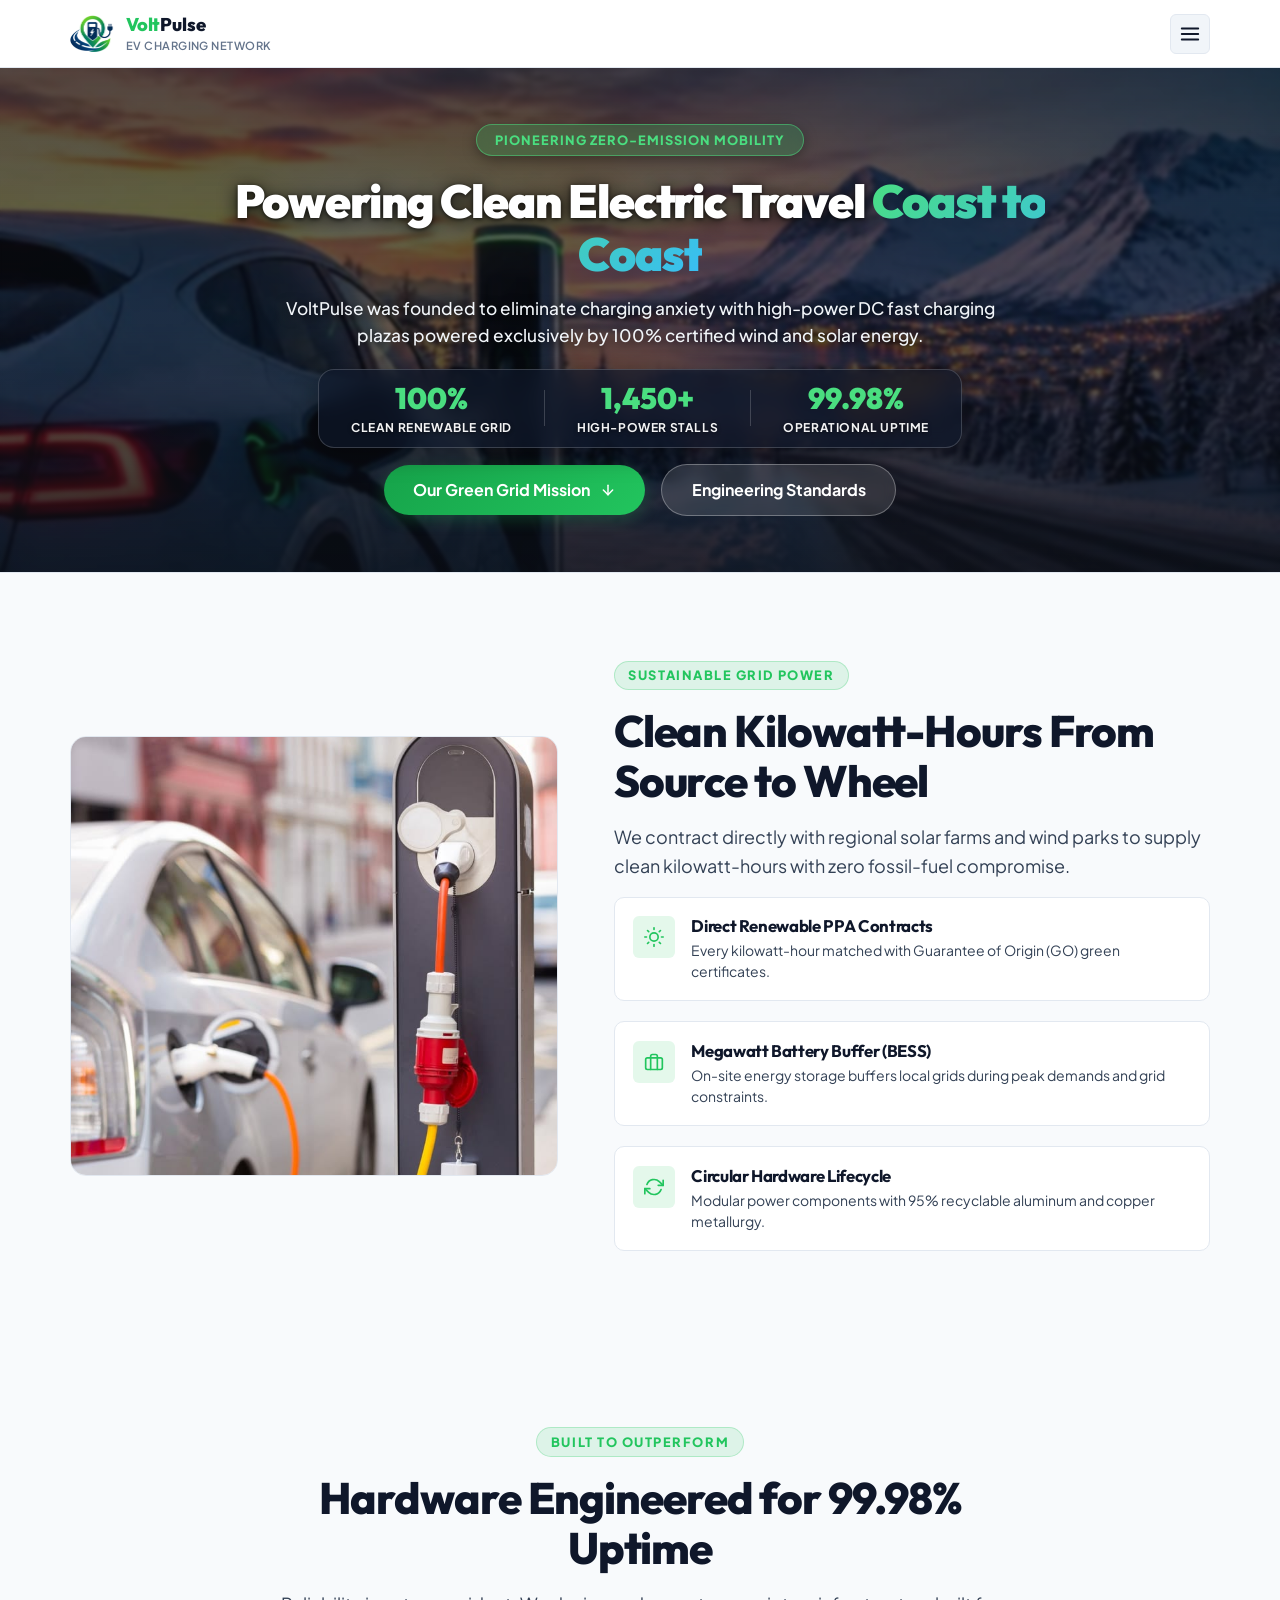
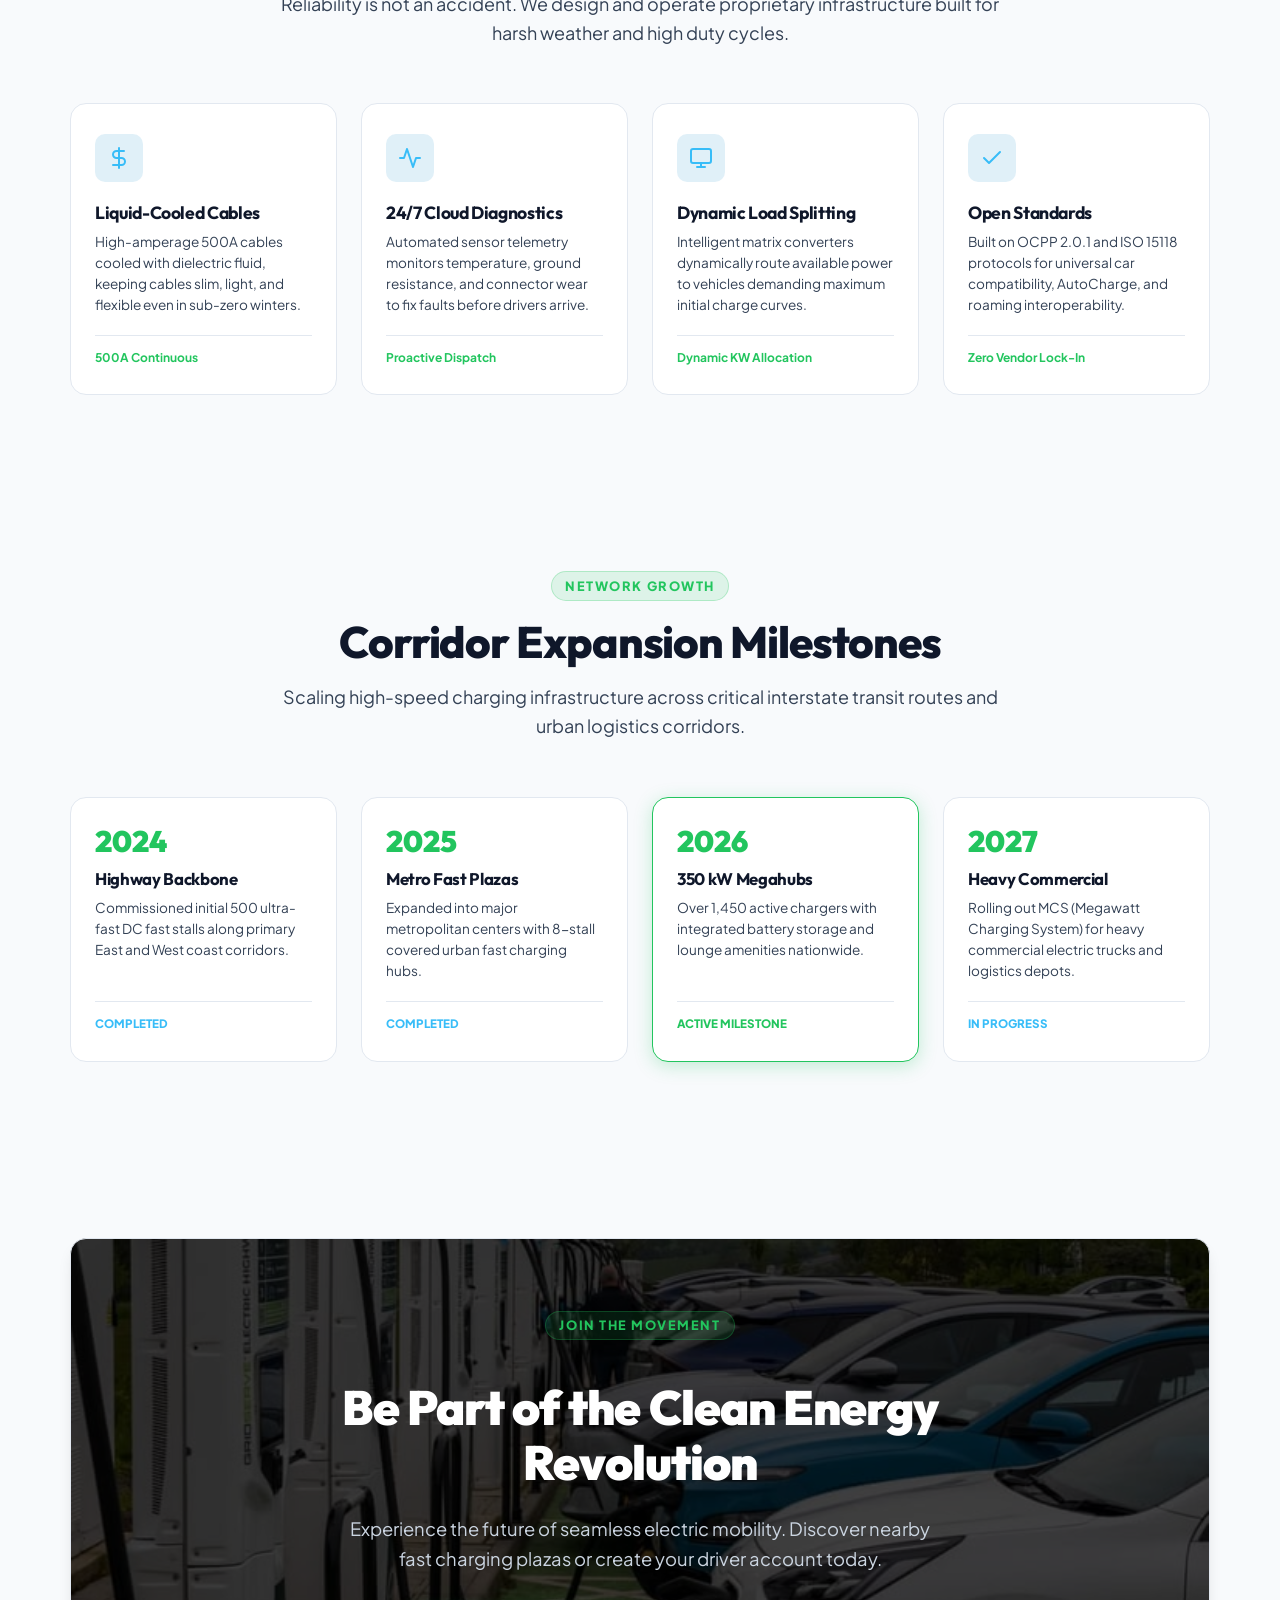
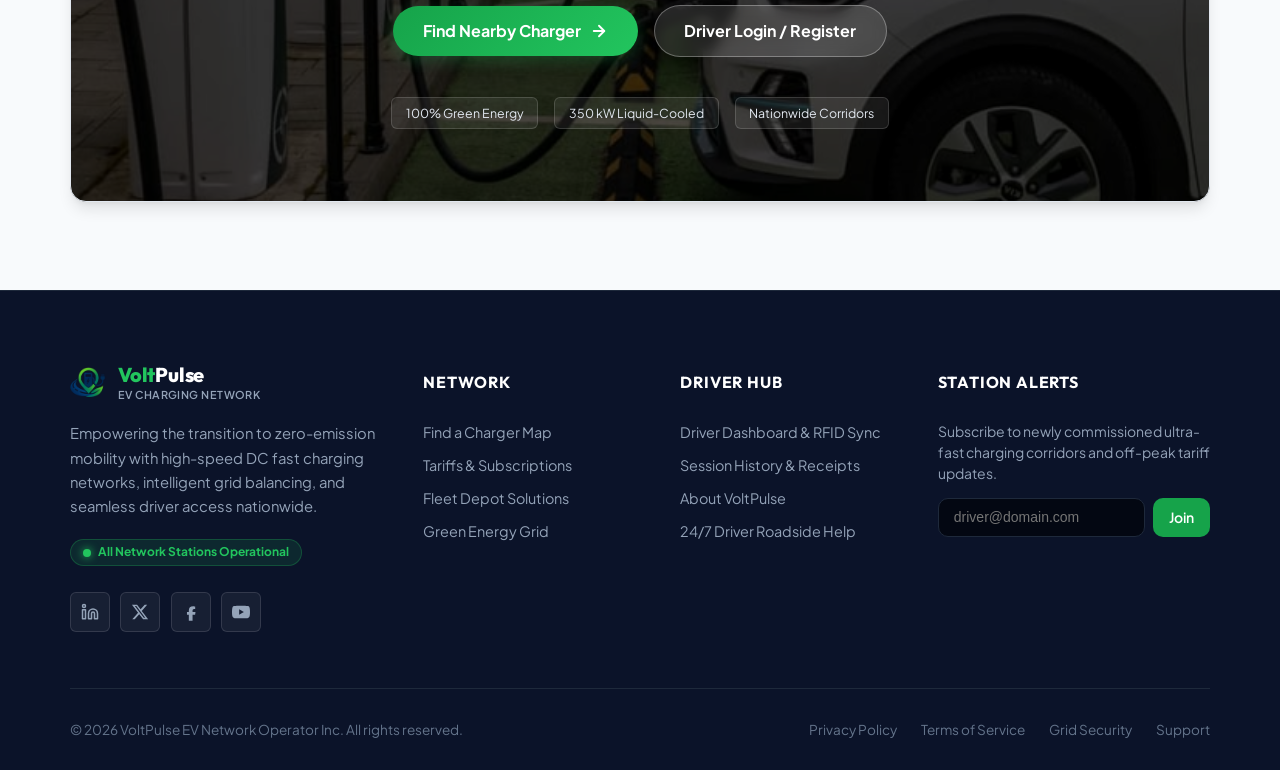
==== commit dec155c5: "update" ====
--- a/about.html
+++ b/about.html
@@ -195,15 +195,21 @@
           <!-- Theme Control -->
           <button type="button" class="mobile-control-item theme-toggle-btn" aria-label="Toggle dark mode">
             <svg class="theme-moon-icon" viewBox="0 0 24 24" fill="none" stroke="currentColor" stroke-width="2"
-              stroke-linecap="round" stroke-linejoin="round" style="width: 16px; height: 16px;" aria-hidden="true">
+              stroke-linecap="round" stroke-linejoin="round" style="width: 18px; height: 18px;" aria-hidden="true">
               <path d="M21 12.79A9 9 0 1 1 11.21 3 7 7 0 0 0 21 12.79z"></path>
             </svg>
             <svg class="theme-sun-icon" viewBox="0 0 24 24" fill="none" stroke="currentColor" stroke-width="2"
-              stroke-linecap="round" stroke-linejoin="round" style="width: 16px; height: 16px; display: none;"
+              stroke-linecap="round" stroke-linejoin="round" style="width: 18px; height: 18px; display: none;"
               aria-hidden="true">
               <circle cx="12" cy="12" r="5"></circle>
               <line x1="12" y1="1" x2="12" y2="3"></line>
               <line x1="12" y1="21" x2="12" y2="23"></line>
+              <line x1="4.22" y1="4.22" x2="5.64" y2="5.64"></line>
+              <line x1="18.36" y1="18.36" x2="19.78" y2="19.78"></line>
+              <line x1="1" y1="12" x2="3" y2="12"></line>
+              <line x1="21" y1="12" x2="23" y2="12"></line>
+              <line x1="4.22" y1="19.78" x2="5.64" y2="18.36"></line>
+              <line x1="18.36" y1="5.64" x2="19.78" y2="4.22"></line>
             </svg>
             <span>Theme</span>
           </button>
--- a/assets/css/style.css
+++ b/assets/css/style.css
@@ -49,6 +49,7 @@
   --shadow-lg: 0 10px 15px -3px rgba(0, 0, 0, 0.1), 0 4px 6px -4px rgba(0, 0, 0, 0.08);
 
   --header-height: 68px;
+  --inner-hero-height: 480px;
   --container-max-width: 1180px;
   --container-padding: 1.25rem;
   --transition-fast: 150ms ease;
@@ -592,6 +593,30 @@
   transform: translateX(0);
 }
 
+@media (min-width: 1377px) {
+  .mobile-drawer,
+  .mobile-drawer.open {
+    display: none !important;
+    visibility: hidden !important;
+    pointer-events: none !important;
+    transform: translateX(100%) !important;
+    opacity: 0 !important;
+  }
+
+  [dir="rtl"] .mobile-drawer,
+  [dir="rtl"] .mobile-drawer.open {
+    transform: translateX(-100%) !important;
+  }
+
+  .mobile-drawer-overlay,
+  .mobile-drawer-overlay.open {
+    display: none !important;
+    visibility: hidden !important;
+    pointer-events: none !important;
+    opacity: 0 !important;
+  }
+}
+
 .drawer-header {
   padding: 1.25rem;
   border-bottom: 1px solid var(--border-color);
@@ -764,6 +789,12 @@
   background-color: var(--bg-surface-elevated);
   border: 1px solid var(--border-color);
   color: var(--text-main);
+}
+
+.mobile-control-item svg {
+  width: 18px;
+  height: 18px;
+  flex-shrink: 0;
 }
 
 .drawer-login-btn {
@@ -1166,11 +1197,14 @@
  * ------------------------------------------------------------- */
 .hero-section {
   position: relative;
-  min-height: calc(90vh - var(--header-height));
-  display: flex;
-  align-items: center;
-  padding: 4rem 0 5rem;
+  min-height: calc(100vh - var(--header-height));
+  min-height: calc(100dvh - var(--header-height));
+  display: flex;
+  align-items: center;
+  justify-content: center;
+  padding: clamp(2rem, 4vh, 3.5rem) 0;
   background-color: var(--bg-main);
+  box-sizing: border-box;
 }
 
 .hero-grid {
@@ -1385,7 +1419,7 @@
 
 .hero-img {
   width: 100%;
-  height: 480px;
+  height: clamp(380px, 48vh, 480px);
   object-fit: cover;
   display: block;
 }
@@ -2384,13 +2418,15 @@
 /* Home 2 Hero: Full-Width Cinematic Glass Overlay */
 .home2-hero-section {
   position: relative;
-  min-height: calc(88vh - var(--header-height));
+  min-height: calc(100vh - var(--header-height));
+  min-height: calc(100dvh - var(--header-height));
   display: flex;
   align-items: center;
   justify-content: center;
-  padding: 6rem 0;
+  padding: clamp(2.5rem, 5vh, 4.5rem) 0;
   background-color: #0b0f17;
   overflow: hidden;
+  box-sizing: border-box;
 }
 
 .home2-hero-backdrop {
@@ -2438,12 +2474,12 @@
 
 .home2-hero-title {
   font-family: var(--font-display);
-  font-size: clamp(2.5rem, 5vw, 4.25rem);
-  font-weight: 900;
+  font-size: clamp(1.85rem, 3.2vw, 2.75rem);
+  font-weight: 800;
   color: #ffffff;
-  line-height: 1.08;
-  letter-spacing: -0.025em;
-  margin-bottom: 1.35rem;
+  line-height: 1.18;
+  letter-spacing: -0.02em;
+  margin-bottom: 1.25rem;
   text-shadow: 0 4px 20px rgba(0, 0, 0, 0.85), 0 2px 6px rgba(0, 0, 0, 0.7);
 }
 
@@ -5362,21 +5398,16 @@
 
 .page-inner-hero {
   position: relative;
-  min-height: 480px;
+  min-height: var(--inner-hero-height);
+  height: auto;
   display: flex;
   align-items: center;
   justify-content: center;
-  padding: 5rem 1.5rem;
+  padding: 3.5rem 1.5rem;
   background-color: #0b0f17;
   overflow: hidden;
   border-bottom: 1px solid var(--border-color);
-}
-
-@media (min-width: 992px) {
-  .page-inner-hero {
-    height: 480px;
-    min-height: 480px;
-  }
+  box-sizing: border-box;
 }
 
 .page-inner-backdrop {
@@ -5414,6 +5445,7 @@
 .page-inner-hero .hero-inner-content {
   position: relative;
   z-index: 2;
+  width: 100%;
   max-width: 860px;
   margin: 0 auto;
   text-align: center;
@@ -5428,8 +5460,9 @@
   justify-content: center;
   align-self: center;
   width: fit-content;
-  max-width: fit-content;
-  white-space: nowrap;
+  max-width: 100%;
+  white-space: normal;
+  text-align: center;
   gap: 0.5rem;
   margin-bottom: 1.15rem;
   background-color: rgba(34, 197, 94, 0.2);
@@ -5448,12 +5481,12 @@
 
 .page-inner-title {
   font-family: var(--font-display);
-  font-size: clamp(2.2rem, 4.5vw, 3.4rem);
+  font-size: clamp(1.95rem, 3.8vw, 2.9rem);
   font-weight: 900;
   color: #ffffff;
-  line-height: 1.12;
+  line-height: 1.15;
   letter-spacing: -0.025em;
-  margin-bottom: 1.15rem;
+  margin-bottom: 0.85rem;
   text-align: center;
   text-shadow: 0 3px 18px rgba(0, 0, 0, 0.85), 0 1px 4px rgba(0, 0, 0, 0.7);
 }
@@ -5466,11 +5499,11 @@
 }
 
 .page-inner-desc {
-  font-size: clamp(1rem, 1.8vw, 1.15rem);
+  font-size: clamp(0.95rem, 1.5vw, 1.08rem);
   color: #f1f5f9;
-  line-height: 1.65;
+  line-height: 1.55;
   max-width: 740px;
-  margin: 0 auto 1.5rem auto;
+  margin: 0 auto 1.25rem auto;
   text-align: center;
   text-shadow: 0 2px 12px rgba(0, 0, 0, 0.9);
   font-weight: 500;
@@ -5573,15 +5606,15 @@
   display: flex;
   align-items: center;
   justify-content: center;
-  gap: 2.25rem;
+  gap: 2rem;
   background-color: rgba(15, 23, 42, 0.65);
   border: 1px solid rgba(255, 255, 255, 0.18);
   border-radius: var(--radius-lg);
-  padding: 1rem 2.25rem;
+  padding: 0.75rem 2rem;
   backdrop-filter: blur(10px);
   -webkit-backdrop-filter: blur(10px);
   box-shadow: 0 8px 24px rgba(0, 0, 0, 0.35);
-  margin-bottom: 0.5rem;
+  margin-bottom: 0;
   flex-wrap: wrap;
 }
 
@@ -5625,7 +5658,7 @@
   justify-content: center;
   gap: 1rem;
   flex-wrap: wrap;
-  margin-bottom: 1.35rem;
+  margin-bottom: 0.85rem;
 }
 
 .contact-quick-badges-centered {
@@ -5881,6 +5914,7 @@
 
 /* --- Right Side: Form Panel --- */
 .auth-form-panel {
+  position: relative;
   background-color: var(--bg-surface);
   display: flex;
   flex-direction: column;
@@ -5899,20 +5933,46 @@
   margin: 0 auto;
 }
 
-/* Top Mini Controls: Mobile Brand & Theme & RTL */
+/* Top Controls: Perfectly aligned with the left Brand Logo on Desktop & pushed to the top-right corner */
 .auth-top-controls {
-  display: flex;
-  align-items: center;
-  justify-content: space-between;
-  gap: 0.65rem;
-  margin-bottom: 0.85rem;
+  position: absolute;
+  top: 2.25rem;
+  right: 3rem;
+  left: 3rem;
+  display: flex;
+  align-items: center;
+  justify-content: flex-end;
+  pointer-events: none;
+  z-index: 10;
+}
+
+[dir="rtl"] .auth-top-controls {
+  justify-content: flex-start;
 }
 
 .auth-mobile-brand {
   display: none;
+  pointer-events: auto;
+}
+
+.auth-top-actions {
+  display: flex;
+  align-items: center;
+  gap: 0.55rem;
+  pointer-events: auto;
 }
 
 @media (max-width: 960px) {
+  .auth-top-controls {
+    position: static;
+    width: 100%;
+    max-width: 460px;
+    margin: 0 auto 1.25rem;
+    justify-content: space-between;
+    pointer-events: auto;
+    padding: 0;
+  }
+
   .auth-mobile-brand {
     display: inline-flex;
     align-items: center;
@@ -5920,18 +5980,6 @@
   }
 }
 
-.auth-top-actions {
-  display: flex;
-  align-items: center;
-  gap: 0.5rem;
-  margin-left: auto;
-}
-
-[dir="rtl"] .auth-top-actions {
-  margin-left: 0;
-  margin-right: auto;
-}
-
 /* Segmented Pill Tab Switcher */
 .auth-tab-wrapper {
   background-color: var(--bg-surface-elevated);
@@ -5940,7 +5988,9 @@
   border-radius: var(--radius-full);
   display: flex;
   align-items: center;
-  margin-bottom: 1rem;
+  justify-content: center;
+  max-width: 170px;
+  margin: 0 auto 1.15rem auto;
   box-shadow: inset 0 1px 3px rgba(0, 0, 0, 0.05);
 }
 
@@ -6015,12 +6065,22 @@
   line-height: 1.35;
 }
 
+/* Auth Header Block (Centered) */
+.auth-header-block {
+  display: flex;
+  flex-direction: column;
+  align-items: center;
+  text-align: center;
+  margin-bottom: 0.5rem;
+}
+
 /* Category Badge Pill */
 .auth-category-pill {
   display: inline-flex;
   align-items: center;
+  justify-content: center;
   gap: 0.35rem;
-  padding: 0.2rem 0.6rem;
+  padding: 0.2rem 0.65rem;
   background-color: rgba(34, 197, 94, 0.08);
   border: 1px solid rgba(34, 197, 94, 0.25);
   border-radius: var(--radius-full);
@@ -6029,7 +6089,7 @@
   letter-spacing: 0.06em;
   text-transform: uppercase;
   color: var(--primary-light);
-  margin-bottom: 0.35rem;
+  margin: 0 auto 0.45rem auto;
 }
 
 .auth-title {
@@ -6039,7 +6099,8 @@
   letter-spacing: 0.02em;
   text-transform: uppercase;
   color: var(--text-main);
-  margin-bottom: 0.2rem;
+  text-align: center;
+  margin-bottom: 0.35rem;
   line-height: 1.2;
 }
 
@@ -6047,7 +6108,9 @@
   font-size: 0.8rem;
   line-height: 1.4;
   color: var(--text-muted);
-  margin-bottom: 0.95rem;
+  text-align: center;
+  margin: 0 auto 0.95rem auto;
+  max-width: 380px;
 }
 
 /* Form Styles */
--- a/assets/css/responsive.css
+++ b/assets/css/responsive.css
@@ -23,6 +23,31 @@
   }
 }
 
+/* Strictly hide mobile menu drawer & overlay on Desktop (> 1376px) */
+@media (min-width: 1377px) {
+  .mobile-drawer,
+  .mobile-drawer.open {
+    display: none !important;
+    visibility: hidden !important;
+    pointer-events: none !important;
+    transform: translateX(100%) !important;
+    opacity: 0 !important;
+  }
+
+  [dir="rtl"] .mobile-drawer,
+  [dir="rtl"] .mobile-drawer.open {
+    transform: translateX(-100%) !important;
+  }
+
+  .mobile-drawer-overlay,
+  .mobile-drawer-overlay.open {
+    display: none !important;
+    visibility: hidden !important;
+    pointer-events: none !important;
+    opacity: 0 !important;
+  }
+}
+
 /* Medium Desktop & Tablet Landscape (<= 1040px - handles 1032px) */
 @media (max-width: 1040px) {
   .hub-list-column {
@@ -279,12 +304,16 @@
 
 /* Medium Devices (<= 768px) */
 @media (max-width: 768px) {
+  :root {
+    --header-height: 60px;
+  }
+
   .site-header {
-    height: 60px;
+    height: var(--header-height);
   }
 
   body {
-    padding-top: 60px;
+    padding-top: var(--header-height);
   }
 
   .header-container,
@@ -304,6 +333,13 @@
 
   .hero-section {
     padding: 2.5rem 0 3.5rem;
+    min-height: calc(100vh - var(--header-height));
+    min-height: calc(100dvh - var(--header-height));
+  }
+
+  .home2-hero-section {
+    min-height: calc(100vh - var(--header-height));
+    min-height: calc(100dvh - var(--header-height));
   }
 
   .hero-search-form {
@@ -402,8 +438,8 @@
 
 
   .home2-hero-title {
-    font-size: 2.15rem;
-    line-height: 1.15;
+    font-size: 1.85rem;
+    line-height: 1.2;
   }
 
   .home2-hero-actions {
@@ -491,7 +527,7 @@
   }
 
   .connector-quad-grid {
-    grid-template-columns: repeat(2, 1fr);
+    grid-template-columns: 1fr;
     gap: 1.25rem;
   }
 
@@ -979,7 +1015,8 @@
 
   /* Home 2 Journey Planner at 425px */
   .home2-hero-title {
-    font-size: 1.7rem;
+    font-size: 1.5rem;
+    line-height: 1.22;
   }
 
   .planner-widget-card {
@@ -2046,8 +2083,10 @@
 /* Page Inner Hero Responsive */
 @media (max-width: 768px) {
   .page-inner-hero {
-    min-height: 430px;
-    padding: 4rem 1rem 3rem;
+    height: auto !important;
+    min-height: auto !important;
+    padding: 3.25rem 1rem 3rem 1rem !important;
+    box-sizing: border-box;
   }
 
   .about-hero-stats-row {
@@ -2055,10 +2094,10 @@
     flex-direction: row;
     align-items: center;
     justify-content: center;
-    gap: 1.75rem;
-    padding: 1.25rem 2rem;
+    gap: 1.25rem;
+    padding: 0.65rem 1.25rem;
     width: fit-content;
-    margin: 0 auto 2.5rem;
+    margin: 0 auto;
   }
 
   .about-hero-stat-divider {
@@ -2106,3 +2145,86 @@
   }
 }
 
+/* Page Inner Hero - Mobile Fine-Tuning (<= 480px / iPhone SE 375px) */
+@media (max-width: 480px) {
+  .page-inner-hero {
+    height: auto !important;
+    min-height: auto !important;
+    padding: 2.5rem 0.85rem 2.25rem 0.85rem !important;
+  }
+
+  .page-inner-hero .section-eyebrow {
+    font-size: 0.72rem !important;
+    padding: 0.35rem 0.85rem !important;
+    margin-bottom: 0.85rem !important;
+    white-space: normal !important;
+    max-width: 100% !important;
+    text-align: center !important;
+  }
+
+  .page-inner-title {
+    font-size: clamp(1.55rem, 5.5vw, 1.85rem) !important;
+    line-height: 1.22 !important;
+    margin-bottom: 0.75rem !important;
+  }
+
+  .page-inner-desc {
+    font-size: 0.92rem !important;
+    line-height: 1.5 !important;
+    margin-bottom: 1.2rem !important;
+  }
+
+  .about-hero-stats-row {
+    flex-direction: column !important;
+    gap: 1rem !important;
+    padding: 1.15rem 1.25rem !important;
+    width: 100% !important;
+    max-width: 320px !important;
+  }
+
+  .contact-hero-actions-centered,
+  .hero-cta-group {
+    display: flex !important;
+    flex-direction: column !important;
+    width: 100% !important;
+    gap: 0.75rem !important;
+  }
+
+  .contact-hero-actions-centered a,
+  .hero-cta-group a {
+    width: 100% !important;
+    max-width: 340px !important;
+    justify-content: center !important;
+  }
+
+  .contact-quick-badges-centered {
+    flex-direction: column !important;
+    gap: 0.65rem !important;
+    width: 100% !important;
+    max-width: 340px !important;
+  }
+
+  .contact-quick-badges-centered .contact-badge-pill {
+    width: 100% !important;
+    justify-content: center !important;
+    text-align: center !important;
+    box-sizing: border-box !important;
+    font-size: 0.8rem !important;
+  }
+
+  .hero-action-pills {
+    flex-direction: column !important;
+    gap: 0.65rem !important;
+    width: 100% !important;
+    max-width: 340px !important;
+  }
+
+  .hero-pill-item {
+    width: 100% !important;
+    justify-content: center !important;
+    text-align: center !important;
+    box-sizing: border-box !important;
+    font-size: 0.82rem !important;
+  }
+}
+
